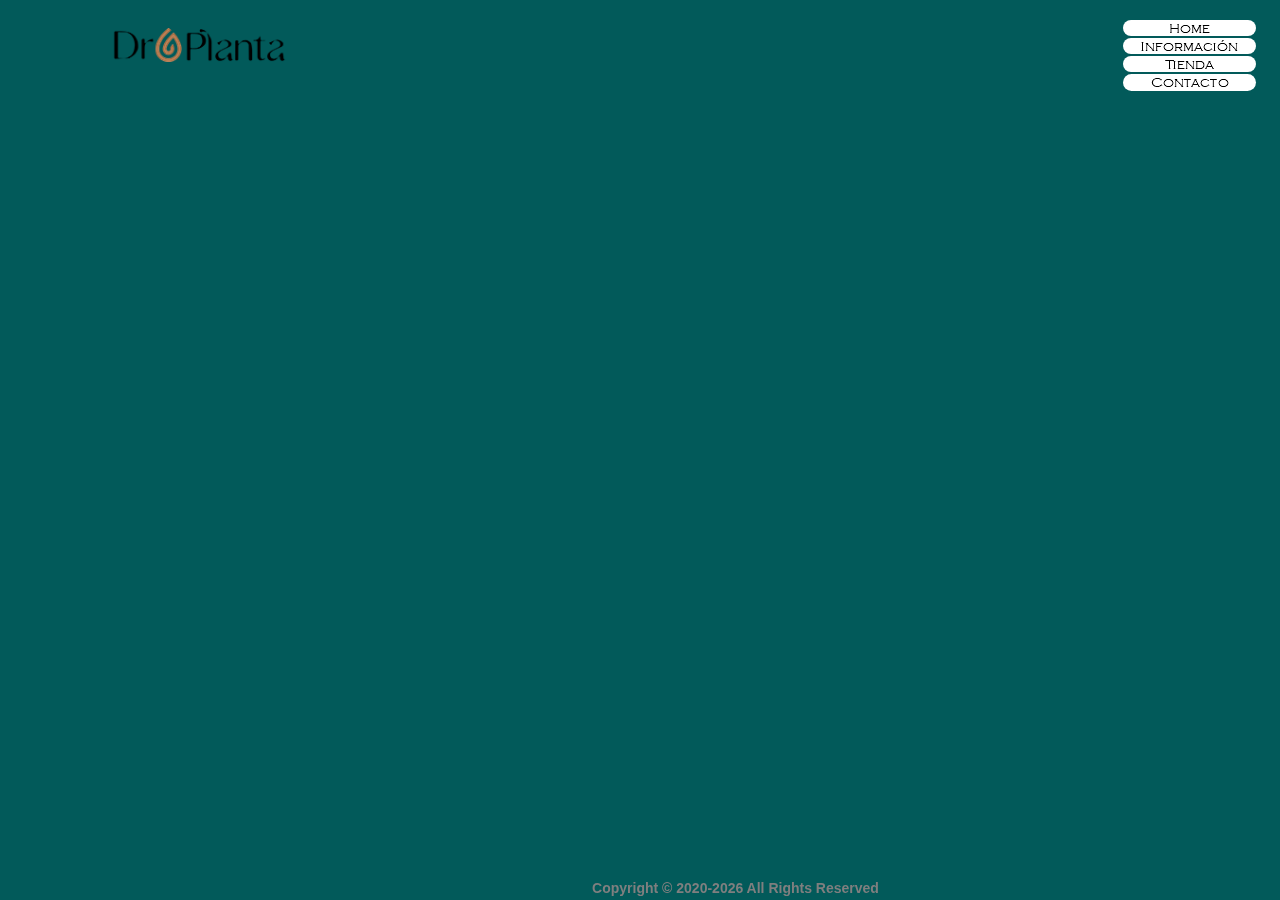
==== contacto.html @ 6712c46f "1" ====
<!DOCTYPE html>
<html class="nojs html css_verticalspacer" lang="es-ES">
 <head>

  <meta http-equiv="Content-type" content="text/html;charset=UTF-8"/>
  <meta name="generator" content="2018.0.0.379"/>
  <meta name="viewport" content="width=device-width, initial-scale=1.0"/>
  
  <script type="text/javascript">
   // Update the 'nojs'/'js' class on the html node
document.documentElement.className = document.documentElement.className.replace(/\bnojs\b/g, 'js');

// Check that all required assets are uploaded and up-to-date
if(typeof Muse == "undefined") window.Muse = {}; window.Muse.assets = {"required":["museutils.js", "museconfig.js", "jquery.watch.js", "jquery.musemenu.js", "jquery.museresponsive.js", "require.js", "contacto.css"], "outOfDate":[]};
</script>
  
  <link rel="shortcut icon" href="images/dr-planta-favicon.ico?crc=502473294"/>
  <title>Contacto- Dr Planta</title>
  <!-- CSS -->
  <link rel="stylesheet" type="text/css" href="css/site_global.css?crc=444006867"/>
  <link rel="stylesheet" type="text/css" href="css/master_dr-planta.css?crc=4066948358"/>
  <link rel="stylesheet" type="text/css" href="css/contacto.css?crc=4009545444" id="pagesheet"/>
  <!-- IE-only CSS -->
  <!--[if lt IE 9]>
  <link rel="stylesheet" type="text/css" href="css/nomq_preview_master_dr-planta.css?crc=3824530138"/>
  <link rel="stylesheet" type="text/css" href="css/nomq_contacto.css?crc=426966173" id="nomq_pagesheet"/>
  <![endif]-->
  <!-- JS includes -->
  <!--[if lt IE 9]>
  <script src="scripts/html5shiv.js?crc=4241844378" type="text/javascript"></script>
  <![endif]-->
    <!--HTML Widget code-->
  
<style>
video {
  width: 100%;
}
</style>

<style>

</style>

 

  		
 </head>
 <body>

  <!--HTML Widget code-->
   
<!------------------------------------------------------------------------------
================================================================================
--------------------------------------------------------------------------------



      _        ____    ____   ________    
     / \      |_   \  /   _| |_   __  |   
    / _ \       |   \/   |     | |_ \_|   
   / ___ \      | |\  /| |     |  _| _    
 _/ /   \ \_   _| |_\/_| |_   _| |__/ |   
|____| |____| |_____||_____| |________| 


This website uses widget(s) from AdobeMuseExpert.com // This widgets are fee
to use and available for download at: http://adobemuseexpert.com/




--------------------------------------------------------------------------------
================================================================================
------------------------------------------------------------------------------->



		
  
  <div class="breakpoint active" id="bp_infinity" data-min-width="769"><!-- responsive breakpoint node -->
   <div class="clearfix borderbox" id="page"><!-- group -->
    <div class="clearfix grpelem shared_content" id="pu316" data-content-guid="pu316_content"><!-- group -->
     <div class="browser_width grpelem shared_content" id="u316-bw" data-content-guid="u316-bw_content">
      <div class="size_browser_width" id="u316"><!-- custom html -->
       
<!-- This Adobe Muse widget was created by the team at MuseFree.com -->
  <video autoplay muted loop>
    <source src="assets/video.mp4" type="video/mp4" >
	<source src="assets/video.ogg" type="video/ogg" >
	<source src="assets/video.webm" type="video/webm" >
</video>

      </div>
     </div>
     <div class="size_fixed grpelem shared_content" id="u153" data-sizePolicy="fixed" data-pintopage="page_fluidx" data-content-guid="u153_content"><!-- custom html -->
      
			
<script src="https://maxcdn.bootstrapcdn.com/bootstrap/3.3.5/js/bootstrap.min.js"></script>
<script src="https://cdnjs.cloudflare.com/ajax/libs/jquery/2.1.3/jquery.min.js"></script>
<script>
var showAlert = false;
$(document).ready(function(){
// this part disables the right click
$('html').on('contextmenu', function(e) {
    
	if (showAlert) {
        alert("");
    }
    showAlert = false;
	
return false;
});

//this part disables dragging of image
$('img').on('dragstart', function(e) {
return false;
});

});
</script>


     </div>
    </div>
    <div class="clearfix grpelem" id="pu105"><!-- group -->
     <div id="u105-wrapper" class="shared_content" data-content-guid="u105-wrapper_content">
      <div class="size_fluid_width" id="u105" data-pintopage="bottomcenter" data-sizePolicy="fluidWidth"><!-- custom html -->
       
							<div class="ame-auto-copytight-year">
								<p class="ame-copyright-text">Copyright &copy; 2020<script>new Date().getFullYear()>2020&&document.write("-"+new Date().getFullYear());</script> All Rights Reserved</p>
							</div>

						
      </div>
     </div>
     <div class="Button transition shared_content" id="buttonu116" data-content-guid="buttonu116_content"><!-- container box --></div>
     <nav class="MenuBar clearfix" id="menuu168"><!-- vertical box -->
      <div class="MenuItemContainer clearfix colelem" id="u176"><!-- horizontal box -->
       <a class="nonblock nontext MenuItem MenuItemWithSubMenu borderbox clearfix grpelem" id="u177" href="index.html"><!-- horizontal box --><div class="MenuItemLabel grpelem" id="u178-4"><!-- rasterized frame --><div id="u178-4_clip"><img class="temp_no_img_src" alt="Home" data-orig-src="images/u178-4.png?crc=4063684206" data-image-width="133" src="images/blank.gif?crc=4208392903"/></div></div></a>
      </div>
      <div class="MenuItemContainer clearfix colelem" id="u258"><!-- horizontal box -->
       <a class="nonblock nontext MenuItem MenuItemWithSubMenu borderbox clearfix grpelem" id="u259" href="informaci%c3%b3n.html"><!-- horizontal box --><div class="MenuItemLabel grpelem" id="u260-4"><!-- rasterized frame --><div id="u260-4_clip"><img class="temp_no_img_src" alt="Información" data-orig-src="images/u260-4.png?crc=4137234138" data-image-width="133" src="images/blank.gif?crc=4208392903"/></div></div></a>
      </div>
      <div class="MenuItemContainer clearfix colelem" id="u225"><!-- horizontal box -->
       <a class="nonblock nontext MenuItem MenuItemWithSubMenu borderbox clearfix grpelem" id="u226" href="tienda.html"><!-- horizontal box --><div class="MenuItemLabel grpelem" id="u228-4"><!-- rasterized frame --><div id="u228-4_clip"><img class="temp_no_img_src" alt="Tienda" data-orig-src="images/u228-4.png?crc=4264497375" data-image-width="133" src="images/blank.gif?crc=4208392903"/></div></div></a>
      </div>
      <div class="MenuItemContainer clearfix colelem" id="u291"><!-- horizontal box -->
       <a class="nonblock nontext MenuItem MenuItemWithSubMenu MuseMenuActive borderbox clearfix grpelem" id="u292" href="contacto.html"><!-- horizontal box --><div class="MenuItemLabel grpelem" id="u294-4"><!-- rasterized frame --><div id="u294-4_clip"><img class="temp_no_img_src" alt="Contacto" data-orig-src="images/u294-4.png?crc=70651494" data-image-width="133" src="images/blank.gif?crc=4208392903"/></div></div></a>
      </div>
     </nav>
    </div>
    <div class="verticalspacer" data-offset-top="0" data-content-above-spacer="600" data-content-below-spacer="600" data-sizePolicy="fixed" data-pintopage="page_fixedLeft"></div>
   </div>
  </div>
  <div class="breakpoint" id="bp_768" data-min-width="415" data-max-width="768"><!-- responsive breakpoint node -->
   <div class="clearfix borderbox temp_no_id" data-orig-id="page"><!-- group -->
    <span class="browser_width grpelem placeholder" data-placeholder-for="u316-bw_content"><!-- placeholder node --></span>
    <div class="clearfix grpelem temp_no_id" data-orig-id="pu105"><!-- group -->
     <span class="placeholder" data-placeholder-for="u105-wrapper_content"><!-- placeholder node --></span>
     <span class="Button transition placeholder" data-placeholder-for="buttonu116_content"><!-- placeholder node --></span>
     <nav class="MenuBar clearfix temp_no_id" data-orig-id="menuu168"><!-- vertical box -->
      <div class="MenuItemContainer clearfix colelem temp_no_id" data-orig-id="u176"><!-- horizontal box -->
       <a class="nonblock nontext MenuItem MenuItemWithSubMenu borderbox clearfix grpelem temp_no_id" href="index.html" data-orig-id="u177"><!-- horizontal box --><div class="MenuItemLabel grpelem temp_no_id" data-orig-id="u178-4"><!-- rasterized frame --><div class="temp_no_id" data-orig-id="u178-4_clip"><img class="temp_no_img_src" alt="Home" data-orig-src="images/u178-4.png?crc=4063684206" data-image-width="244" src="images/blank.gif?crc=4208392903"/></div></div></a>
      </div>
      <div class="MenuItemContainer clearfix colelem temp_no_id" data-orig-id="u258"><!-- horizontal box -->
       <a class="nonblock nontext MenuItem MenuItemWithSubMenu borderbox clearfix grpelem temp_no_id" href="informaci%c3%b3n.html" data-orig-id="u259"><!-- horizontal box --><div class="MenuItemLabel grpelem temp_no_id" data-orig-id="u260-4"><!-- rasterized frame --><div class="temp_no_id" data-orig-id="u260-4_clip"><img class="temp_no_img_src" alt="Información" data-orig-src="images/u260-4.png?crc=4137234138" data-image-width="244" src="images/blank.gif?crc=4208392903"/></div></div></a>
      </div>
      <div class="MenuItemContainer clearfix colelem temp_no_id" data-orig-id="u225"><!-- horizontal box -->
       <a class="nonblock nontext MenuItem MenuItemWithSubMenu borderbox clearfix grpelem temp_no_id" href="tienda.html" data-orig-id="u226"><!-- horizontal box --><div class="MenuItemLabel grpelem temp_no_id" data-orig-id="u228-4"><!-- rasterized frame --><div class="temp_no_id" data-orig-id="u228-4_clip"><img class="temp_no_img_src" alt="Tienda" data-orig-src="images/u228-4.png?crc=4264497375" data-image-width="244" src="images/blank.gif?crc=4208392903"/></div></div></a>
      </div>
      <div class="MenuItemContainer clearfix colelem temp_no_id" data-orig-id="u291"><!-- horizontal box -->
       <a class="nonblock nontext MenuItem MenuItemWithSubMenu MuseMenuActive borderbox clearfix grpelem temp_no_id" href="contacto.html" data-orig-id="u292"><!-- horizontal box --><div class="MenuItemLabel grpelem temp_no_id" data-orig-id="u294-4"><!-- rasterized frame --><div class="temp_no_id" data-orig-id="u294-4_clip"><img class="temp_no_img_src" alt="Contacto" data-orig-src="images/u294-4.png?crc=70651494" data-image-width="244" src="images/blank.gif?crc=4208392903"/></div></div></a>
      </div>
     </nav>
    </div>
    <span class="size_fixed grpelem placeholder" data-placeholder-for="u153_content"><!-- placeholder node --></span>
    <div class="verticalspacer" data-offset-top="0" data-content-above-spacer="600" data-content-below-spacer="600" data-sizePolicy="fixed" data-pintopage="page_fixedLeft"></div>
   </div>
  </div>
  <div class="breakpoint" id="bp_414" data-min-width="376" data-max-width="414"><!-- responsive breakpoint node -->
   <div class="clearfix borderbox temp_no_id" data-orig-id="page"><!-- group -->
    <span class="clearfix grpelem placeholder" data-placeholder-for="pu316_content"><!-- placeholder node --></span>
    <div class="clearfix grpelem temp_no_id" data-orig-id="pu105"><!-- group -->
     <span class="placeholder" data-placeholder-for="u105-wrapper_content"><!-- placeholder node --></span>
     <span class="Button transition placeholder" data-placeholder-for="buttonu116_content"><!-- placeholder node --></span>
     <nav class="MenuBar clearfix temp_no_id" data-orig-id="menuu168"><!-- vertical box -->
      <div class="MenuItemContainer clearfix colelem temp_no_id" data-orig-id="u176"><!-- horizontal box -->
       <a class="nonblock nontext MenuItem MenuItemWithSubMenu borderbox clearfix grpelem temp_no_id" href="index.html" data-orig-id="u177"><!-- horizontal box --><div class="MenuItemLabel grpelem temp_no_id" data-orig-id="u178-4"><!-- rasterized frame --><div class="temp_no_id" data-orig-id="u178-4_clip"><img class="temp_no_img_src" alt="Home" data-orig-src="images/u178-4.png?crc=4063684206" data-image-width="117" src="images/blank.gif?crc=4208392903"/></div></div></a>
      </div>
      <div class="MenuItemContainer clearfix colelem temp_no_id" data-orig-id="u258"><!-- horizontal box -->
       <a class="nonblock nontext MenuItem MenuItemWithSubMenu borderbox clearfix grpelem temp_no_id" href="informaci%c3%b3n.html" data-orig-id="u259"><!-- horizontal box --><div class="MenuItemLabel grpelem temp_no_id" data-orig-id="u260-4"><!-- rasterized frame --><div class="temp_no_id" data-orig-id="u260-4_clip"><img class="temp_no_img_src" alt="Información" data-orig-src="images/u260-4.png?crc=4137234138" data-image-width="117" src="images/blank.gif?crc=4208392903"/></div></div></a>
      </div>
      <div class="MenuItemContainer clearfix colelem temp_no_id" data-orig-id="u225"><!-- horizontal box -->
       <a class="nonblock nontext MenuItem MenuItemWithSubMenu borderbox clearfix grpelem temp_no_id" href="tienda.html" data-orig-id="u226"><!-- horizontal box --><div class="MenuItemLabel grpelem temp_no_id" data-orig-id="u228-4"><!-- rasterized frame --><div class="temp_no_id" data-orig-id="u228-4_clip"><img class="temp_no_img_src" alt="Tienda" data-orig-src="images/u228-4.png?crc=4264497375" data-image-width="117" src="images/blank.gif?crc=4208392903"/></div></div></a>
      </div>
      <div class="MenuItemContainer clearfix colelem temp_no_id" data-orig-id="u291"><!-- horizontal box -->
       <a class="nonblock nontext MenuItem MenuItemWithSubMenu MuseMenuActive borderbox clearfix grpelem temp_no_id" href="contacto.html" data-orig-id="u292"><!-- horizontal box --><div class="MenuItemLabel grpelem temp_no_id" data-orig-id="u294-4"><!-- rasterized frame --><div class="temp_no_id" data-orig-id="u294-4_clip"><img class="temp_no_img_src" alt="Contacto" data-orig-src="images/u294-4.png?crc=70651494" data-image-width="117" src="images/blank.gif?crc=4208392903"/></div></div></a>
      </div>
     </nav>
    </div>
    <div class="verticalspacer shared_content" data-offset-top="0" data-content-above-spacer="614" data-content-below-spacer="600" data-sizePolicy="fixed" data-pintopage="page_fixedLeft" data-content-guid="page_2_content"></div>
   </div>
  </div>
  <div class="breakpoint" id="bp_375" data-min-width="341" data-max-width="375"><!-- responsive breakpoint node -->
   <div class="clearfix borderbox temp_no_id" data-orig-id="page"><!-- group -->
    <span class="clearfix grpelem placeholder" data-placeholder-for="pu316_content"><!-- placeholder node --></span>
    <div class="clearfix grpelem temp_no_id" data-orig-id="pu105"><!-- group -->
     <span class="placeholder" data-placeholder-for="u105-wrapper_content"><!-- placeholder node --></span>
     <span class="Button transition placeholder" data-placeholder-for="buttonu116_content"><!-- placeholder node --></span>
     <nav class="MenuBar clearfix temp_no_id" data-orig-id="menuu168"><!-- vertical box -->
      <div class="MenuItemContainer clearfix colelem temp_no_id" data-orig-id="u176"><!-- horizontal box -->
       <a class="nonblock nontext MenuItem MenuItemWithSubMenu borderbox clearfix grpelem temp_no_id" href="index.html" data-orig-id="u177"><!-- horizontal box --><div class="MenuItemLabel grpelem temp_no_id" data-orig-id="u178-4"><!-- rasterized frame --><div class="temp_no_id" data-orig-id="u178-4_clip"><img class="temp_no_img_src" alt="Home" data-orig-src="images/u178-4.png?crc=4063684206" data-image-width="124" src="images/blank.gif?crc=4208392903"/></div></div></a>
      </div>
      <div class="MenuItemContainer clearfix colelem temp_no_id" data-orig-id="u258"><!-- horizontal box -->
       <a class="nonblock nontext MenuItem MenuItemWithSubMenu borderbox clearfix grpelem temp_no_id" href="informaci%c3%b3n.html" data-orig-id="u259"><!-- horizontal box --><div class="MenuItemLabel grpelem temp_no_id" data-orig-id="u260-4"><!-- rasterized frame --><div class="temp_no_id" data-orig-id="u260-4_clip"><img class="temp_no_img_src" alt="Información" data-orig-src="images/u260-4.png?crc=4137234138" data-image-width="124" src="images/blank.gif?crc=4208392903"/></div></div></a>
      </div>
      <div class="MenuItemContainer clearfix colelem temp_no_id" data-orig-id="u225"><!-- horizontal box -->
       <a class="nonblock nontext MenuItem MenuItemWithSubMenu borderbox clearfix grpelem temp_no_id" href="tienda.html" data-orig-id="u226"><!-- horizontal box --><div class="MenuItemLabel grpelem temp_no_id" data-orig-id="u228-4"><!-- rasterized frame --><div class="temp_no_id" data-orig-id="u228-4_clip"><img class="temp_no_img_src" alt="Tienda" data-orig-src="images/u228-4.png?crc=4264497375" data-image-width="124" src="images/blank.gif?crc=4208392903"/></div></div></a>
      </div>
      <div class="MenuItemContainer clearfix colelem temp_no_id" data-orig-id="u291"><!-- horizontal box -->
       <a class="nonblock nontext MenuItem MenuItemWithSubMenu MuseMenuActive borderbox clearfix grpelem temp_no_id" href="contacto.html" data-orig-id="u292"><!-- horizontal box --><div class="MenuItemLabel grpelem temp_no_id" data-orig-id="u294-4"><!-- rasterized frame --><div class="temp_no_id" data-orig-id="u294-4_clip"><img class="temp_no_img_src" alt="Contacto" data-orig-src="images/u294-4.png?crc=70651494" data-image-width="124" src="images/blank.gif?crc=4208392903"/></div></div></a>
      </div>
     </nav>
    </div>
    <span class="verticalspacer placeholder" data-placeholder-for="page_2_content"><!-- placeholder node --></span>
   </div>
  </div>
  <div class="breakpoint" id="bp_340" data-max-width="340"><!-- responsive breakpoint node -->
   <div class="clearfix borderbox temp_no_id" data-orig-id="page"><!-- group -->
    <span class="clearfix grpelem placeholder" data-placeholder-for="pu316_content"><!-- placeholder node --></span>
    <div class="clearfix grpelem temp_no_id" data-orig-id="pu105"><!-- group -->
     <span class="placeholder" data-placeholder-for="u105-wrapper_content"><!-- placeholder node --></span>
     <span class="Button transition placeholder" data-placeholder-for="buttonu116_content"><!-- placeholder node --></span>
     <nav class="MenuBar clearfix temp_no_id" data-orig-id="menuu168"><!-- vertical box -->
      <div class="MenuItemContainer clearfix colelem temp_no_id" data-orig-id="u176"><!-- horizontal box -->
       <a class="nonblock nontext MenuItem MenuItemWithSubMenu borderbox clearfix grpelem temp_no_id" href="index.html" data-orig-id="u177"><!-- horizontal box --><div class="MenuItemLabel grpelem temp_no_id" data-orig-id="u178-4"><!-- rasterized frame --><div class="temp_no_id" data-orig-id="u178-4_clip"><img class="temp_no_img_src" alt="Home" data-orig-src="images/u178-4.png?crc=4063684206" data-image-width="138" src="images/blank.gif?crc=4208392903"/></div></div></a>
      </div>
      <div class="MenuItemContainer clearfix colelem temp_no_id" data-orig-id="u258"><!-- horizontal box -->
       <a class="nonblock nontext MenuItem MenuItemWithSubMenu borderbox clearfix grpelem temp_no_id" href="informaci%c3%b3n.html" data-orig-id="u259"><!-- horizontal box --><div class="MenuItemLabel grpelem temp_no_id" data-orig-id="u260-4"><!-- rasterized frame --><div class="temp_no_id" data-orig-id="u260-4_clip"><img class="temp_no_img_src" alt="Información" data-orig-src="images/u260-4.png?crc=4137234138" data-image-width="138" src="images/blank.gif?crc=4208392903"/></div></div></a>
      </div>
      <div class="MenuItemContainer clearfix colelem temp_no_id" data-orig-id="u225"><!-- horizontal box -->
       <a class="nonblock nontext MenuItem MenuItemWithSubMenu borderbox clearfix grpelem temp_no_id" href="tienda.html" data-orig-id="u226"><!-- horizontal box --><div class="MenuItemLabel grpelem temp_no_id" data-orig-id="u228-4"><!-- rasterized frame --><div class="temp_no_id" data-orig-id="u228-4_clip"><img class="temp_no_img_src" alt="Tienda" data-orig-src="images/u228-4.png?crc=4264497375" data-image-width="138" src="images/blank.gif?crc=4208392903"/></div></div></a>
      </div>
      <div class="MenuItemContainer clearfix colelem temp_no_id" data-orig-id="u291"><!-- horizontal box -->
       <a class="nonblock nontext MenuItem MenuItemWithSubMenu MuseMenuActive borderbox clearfix grpelem temp_no_id" href="contacto.html" data-orig-id="u292"><!-- horizontal box --><div class="MenuItemLabel grpelem temp_no_id" data-orig-id="u294-4"><!-- rasterized frame --><div class="temp_no_id" data-orig-id="u294-4_clip"><img class="temp_no_img_src" alt="Contacto" data-orig-src="images/u294-4.png?crc=70651494" data-image-width="138" src="images/blank.gif?crc=4208392903"/></div></div></a>
      </div>
     </nav>
    </div>
    <span class="verticalspacer placeholder" data-placeholder-for="page_2_content"><!-- placeholder node --></span>
   </div>
  </div>
  <!-- JS includes -->
  <script type="text/javascript">
   if (document.location.protocol != 'https:') document.write('\x3Cscript src="http://musecdn.businesscatalyst.com/scripts/4.0/jquery-1.8.3.min.js" type="text/javascript">\x3C/script>');
</script>
  <script type="text/javascript">
   window.jQuery || document.write('\x3Cscript src="scripts/jquery-1.8.3.min.js?crc=209076791" type="text/javascript">\x3C/script>');
</script>
  <!-- Other scripts -->
  <script type="text/javascript">
   // Decide weather to suppress missing file error or not based on preference setting
var suppressMissingFileError = false
</script>
  <script type="text/javascript">
   window.Muse.assets.check=function(d){if(!window.Muse.assets.checked){window.Muse.assets.checked=!0;var b={},c=function(a,b){if(window.getComputedStyle){var c=window.getComputedStyle(a,null);return c&&c.getPropertyValue(b)||c&&c[b]||""}if(document.documentElement.currentStyle)return(c=a.currentStyle)&&c[b]||a.style&&a.style[b]||"";return""},a=function(a){if(a.match(/^rgb/))return a=a.replace(/\s+/g,"").match(/([\d\,]+)/gi)[0].split(","),(parseInt(a[0])<<16)+(parseInt(a[1])<<8)+parseInt(a[2]);if(a.match(/^\#/))return parseInt(a.substr(1),
16);return 0},g=function(g){for(var f=document.getElementsByTagName("link"),h=0;h<f.length;h++)if("text/css"==f[h].type){var i=(f[h].href||"").match(/\/?css\/([\w\-]+\.css)\?crc=(\d+)/);if(!i||!i[1]||!i[2])break;b[i[1]]=i[2]}f=document.createElement("div");f.className="version";f.style.cssText="display:none; width:1px; height:1px;";document.getElementsByTagName("body")[0].appendChild(f);for(h=0;h<Muse.assets.required.length;){var i=Muse.assets.required[h],l=i.match(/([\w\-\.]+)\.(\w+)$/),k=l&&l[1]?
l[1]:null,l=l&&l[2]?l[2]:null;switch(l.toLowerCase()){case "css":k=k.replace(/\W/gi,"_").replace(/^([^a-z])/gi,"_$1");f.className+=" "+k;k=a(c(f,"color"));l=a(c(f,"backgroundColor"));k!=0||l!=0?(Muse.assets.required.splice(h,1),"undefined"!=typeof b[i]&&(k!=b[i]>>>24||l!=(b[i]&16777215))&&Muse.assets.outOfDate.push(i)):h++;f.className="version";break;case "js":h++;break;default:throw Error("Unsupported file type: "+l);}}d?d().jquery!="1.8.3"&&Muse.assets.outOfDate.push("jquery-1.8.3.min.js"):Muse.assets.required.push("jquery-1.8.3.min.js");
f.parentNode.removeChild(f);if(Muse.assets.outOfDate.length||Muse.assets.required.length)f="Some files on the server may be missing or incorrect. Clear browser cache and try again. If the problem persists please contact website author.",g&&Muse.assets.outOfDate.length&&(f+="\nOut of date: "+Muse.assets.outOfDate.join(",")),g&&Muse.assets.required.length&&(f+="\nMissing: "+Muse.assets.required.join(",")),suppressMissingFileError?(f+="\nUse SuppressMissingFileError key in AppPrefs.xml to show missing file error pop up.",console.log(f)):alert(f)};location&&location.search&&location.search.match&&location.search.match(/muse_debug/gi)?
setTimeout(function(){g(!0)},5E3):g()}};
var muse_init=function(){require.config({baseUrl:""});require(["jquery","museutils","whatinput","jquery.watch","jquery.musemenu","jquery.museresponsive"],function(d){var $ = d;$(document).ready(function(){try{
window.Muse.assets.check($);/* body */
Muse.Utils.transformMarkupToFixBrowserProblemsPreInit();/* body */
Muse.Utils.prepHyperlinks(true);/* body */
Muse.Utils.resizeHeight('.browser_width');/* resize height */
Muse.Utils.requestAnimationFrame(function() { $('body').addClass('initialized'); });/* mark body as initialized */
Muse.Utils.makeButtonsVisibleAfterSettingMinWidth();/* body */
Muse.Utils.initWidget('.MenuBar', ['#bp_infinity', '#bp_768', '#bp_414', '#bp_375', '#bp_340'], function(elem) { return $(elem).museMenu(); });/* unifiedNavBar */
Muse.Utils.fullPage('#page');/* 100% height page */
$( '.breakpoint' ).registerBreakpoint();/* Register breakpoints */
Muse.Utils.transformMarkupToFixBrowserProblems();/* body */
}catch(b){if(b&&"function"==typeof b.notify?b.notify():Muse.Assert.fail("Error calling selector function: "+b),false)throw b;}})})};

</script>
  <!-- RequireJS script -->
  <script src="scripts/require.js?crc=4157109226" type="text/javascript" async data-main="scripts/museconfig.js?crc=380897831" onload="if (requirejs) requirejs.onError = function(requireType, requireModule) { if (requireType && requireType.toString && requireType.toString().indexOf && 0 <= requireType.toString().indexOf('#scripterror')) window.Muse.assets.check(); }" onerror="window.Muse.assets.check();"></script>
  
  <!--HTML Widget code-->
  
            <script>console.log("%cWidget from AdobeMuseExpert.com 😊","font: 2em roboto; color: #00bcd4;");</script>
            

		
   </body>
</html>
---- css/site_global.css ----
html{min-height:100%;min-width:100%;-ms-text-size-adjust:none;}body,div,dl,dt,dd,ul,ol,li,nav,h1,h2,h3,h4,h5,h6,pre,code,form,fieldset,legend,input,button,textarea,p,blockquote,th,td,a{margin:0px;padding:0px;border-width:0px;border-style:solid;border-color:transparent;-webkit-transform-origin:left top;-ms-transform-origin:left top;-o-transform-origin:left top;transform-origin:left top;background-repeat:no-repeat;}button.submit-btn{-moz-box-sizing:content-box;-webkit-box-sizing:content-box;box-sizing:content-box;}.transition{-webkit-transition-property:background-image,background-position,background-color,border-color,border-radius,color,font-size,font-style,font-weight,letter-spacing,line-height,text-align,box-shadow,text-shadow,opacity;transition-property:background-image,background-position,background-color,border-color,border-radius,color,font-size,font-style,font-weight,letter-spacing,line-height,text-align,box-shadow,text-shadow,opacity;}.transition *{-webkit-transition:inherit;transition:inherit;}table{border-collapse:collapse;border-spacing:0px;}fieldset,img{border:0px;border-style:solid;-webkit-transform-origin:left top;-ms-transform-origin:left top;-o-transform-origin:left top;transform-origin:left top;}address,caption,cite,code,dfn,em,strong,th,var,optgroup{font-style:inherit;font-weight:inherit;}del,ins{text-decoration:none;}li{list-style:none;}caption,th{text-align:left;}h1,h2,h3,h4,h5,h6{font-size:100%;font-weight:inherit;}input,button,textarea,select,optgroup,option{font-family:inherit;font-size:inherit;font-style:inherit;font-weight:inherit;}.form-grp input,.form-grp textarea{-webkit-appearance:none;-webkit-border-radius:0;}body{font-family:Arial, Helvetica Neue, Helvetica, sans-serif;text-align:left;font-size:14px;line-height:17px;word-wrap:break-word;text-rendering:optimizeLegibility;-moz-font-feature-settings:'liga';-ms-font-feature-settings:'liga';-webkit-font-feature-settings:'liga';font-feature-settings:'liga';}a:link{color:#0000FF;text-decoration:underline;}a:visited{color:#800080;text-decoration:underline;}a:hover{color:#0000FF;text-decoration:underline;}a:active{color:#EE0000;text-decoration:underline;}a.nontext{color:black;text-decoration:none;font-style:normal;font-weight:normal;}.normal_text{color:#000000;direction:ltr;font-family:Arial, Helvetica Neue, Helvetica, sans-serif;font-size:14px;font-style:normal;font-weight:normal;letter-spacing:0px;line-height:17px;text-align:left;text-decoration:none;text-indent:0px;text-transform:none;vertical-align:0px;padding:0px;}.list0 li:before{position:absolute;right:100%;letter-spacing:0px;text-decoration:none;font-weight:normal;font-style:normal;}.rtl-list li:before{right:auto;left:100%;}.nls-None > li:before,.nls-None .list3 > li:before,.nls-None .list6 > li:before{margin-right:6px;content:'•';}.nls-None .list1 > li:before,.nls-None .list4 > li:before,.nls-None .list7 > li:before{margin-right:6px;content:'○';}.nls-None,.nls-None .list1,.nls-None .list2,.nls-None .list3,.nls-None .list4,.nls-None .list5,.nls-None .list6,.nls-None .list7,.nls-None .list8{padding-left:34px;}.nls-None.rtl-list,.nls-None .list1.rtl-list,.nls-None .list2.rtl-list,.nls-None .list3.rtl-list,.nls-None .list4.rtl-list,.nls-None .list5.rtl-list,.nls-None .list6.rtl-list,.nls-None .list7.rtl-list,.nls-None .list8.rtl-list{padding-left:0px;padding-right:34px;}.nls-None .list2 > li:before,.nls-None .list5 > li:before,.nls-None .list8 > li:before{margin-right:6px;content:'-';}.nls-None.rtl-list > li:before,.nls-None .list1.rtl-list > li:before,.nls-None .list2.rtl-list > li:before,.nls-None .list3.rtl-list > li:before,.nls-None .list4.rtl-list > li:before,.nls-None .list5.rtl-list > li:before,.nls-None .list6.rtl-list > li:before,.nls-None .list7.rtl-list > li:before,.nls-None .list8.rtl-list > li:before{margin-right:0px;margin-left:6px;}.TabbedPanelsTab{white-space:nowrap;}.MenuBar .MenuBarView,.MenuBar .SubMenuView{display:block;list-style:none;}.MenuBar .SubMenu{display:none;position:absolute;}.NoWrap{white-space:nowrap;word-wrap:normal;}.rootelem{margin-left:auto;margin-right:auto;}.colelem{display:inline;float:left;clear:both;}.clearfix:after{content:"\0020";visibility:hidden;display:block;height:0px;clear:both;}*:first-child+html .clearfix{zoom:1;}.clip_frame{overflow:hidden;}.popup_anchor{position:relative;width:0px;height:0px;}.allow_click_through *{pointer-events:auto;}.popup_element{z-index:100000;}.svg{display:block;vertical-align:top;}span.wrap{content:'';clear:left;display:block;}span.actAsInlineDiv{display:inline-block;}.position_content,.excludeFromNormalFlow{float:left;}.preload_images{position:absolute;overflow:hidden;left:-9999px;top:-9999px;height:1px;width:1px;}.preload{height:1px;width:1px;}.animateStates{-webkit-transition:0.3s ease-in-out;-moz-transition:0.3s ease-in-out;-o-transition:0.3s ease-in-out;transition:0.3s ease-in-out;}[data-whatinput="mouse"] *:focus,[data-whatinput="touch"] *:focus,input:focus,textarea:focus{outline:none;}textarea{resize:none;overflow:auto;}.allow_click_through,.fld-prompt{pointer-events:none;}.wrapped-input{position:absolute;top:0px;left:0px;background:transparent;border:none;}.submit-btn{z-index:50000;cursor:pointer;}.anchor_item{width:22px;height:18px;}.MenuBar .SubMenuVisible,.MenuBarVertical .SubMenuVisible,.MenuBar .SubMenu .SubMenuVisible,.popup_element.Active,span.actAsPara,.actAsDiv,a.nonblock.nontext,img.block{display:block;}.widget_invisible,.js .invi,.js .mse_pre_init{visibility:hidden;}.ose_ei{visibility:hidden;z-index:0;}.no_vert_scroll{overflow-y:hidden;}.always_vert_scroll{overflow-y:scroll;}.always_horz_scroll{overflow-x:scroll;}.fullscreen{overflow:hidden;left:0px;top:0px;position:fixed;height:100%;width:100%;-moz-box-sizing:border-box;-webkit-box-sizing:border-box;-ms-box-sizing:border-box;box-sizing:border-box;}.fullwidth{position:absolute;}.borderbox{-moz-box-sizing:border-box;-webkit-box-sizing:border-box;-ms-box-sizing:border-box;box-sizing:border-box;}.scroll_wrapper{position:absolute;overflow:auto;left:0px;right:0px;top:0px;bottom:0px;padding-top:0px;padding-bottom:0px;margin-top:0px;margin-bottom:0px;}.browser_width > *{position:absolute;left:0px;right:0px;}.grpelem,.accordion_wrapper{display:inline;float:left;}.fld-checkbox input[type=checkbox],.fld-radiobutton input[type=radio]{position:absolute;overflow:hidden;clip:rect(0px, 0px, 0px, 0px);height:1px;width:1px;margin:-1px;padding:0px;border:0px;}.fld-checkbox input[type=checkbox] + label,.fld-radiobutton input[type=radio] + label{display:inline-block;background-repeat:no-repeat;cursor:pointer;float:left;width:100%;height:100%;}.pointer_cursor,.fld-recaptcha-mode,.fld-recaptcha-refresh,.fld-recaptcha-help{cursor:pointer;}p,h1,h2,h3,h4,h5,h6,ol,ul,span.actAsPara{max-height:1000000px;}.superscript{vertical-align:super;font-size:66%;line-height:0px;}.subscript{vertical-align:sub;font-size:66%;line-height:0px;}.horizontalSlideShow{-ms-touch-action:pan-y;touch-action:pan-y;}.verticalSlideShow{-ms-touch-action:pan-x;touch-action:pan-x;}.colelem100,.verticalspacer{clear:both;}.list0 li,.MenuBar .MenuItemContainer,.SlideShowContentPanel .fullscreen img,.css_verticalspacer .verticalspacer{position:relative;}.popup_element.Inactive,.js .disn,.js .an_invi,.hidden,.breakpoint{display:none;}#muse_css_mq{position:absolute;display:none;background-color:#FFFFFE;}.fluid_height_spacer{width:0.01px;}.muse_check_css{display:none;position:fixed;}@media screen and (-webkit-min-device-pixel-ratio:0){body{text-rendering:auto;}}
---- css/master_dr-planta.css ----
#u105{color:#7F7F7F;border-width:0px;background-color:transparent;max-width:100000px;font-weight:bold;text-align:center;border-color:transparent;font-family:Helvetica, Helvetica Neue, Arial, sans-serif;}#buttonu116{transition-timing-function:ease;transition-delay:0s;opacity:1;filter:alpha(opacity=100);-ms-filter:"progid:DXImageTransform.Microsoft.Alpha(Opacity=100)";-webkit-transition-duration:1s;-webkit-transition-timing-function:ease;-webkit-transition-delay:0s;border-radius:10px;transition-duration:1s;border-color:#787878;background:transparent url("../images/dr%20planta.png?crc=267299635") no-repeat left top;background-size:contain;}#buttonu116:hover{transition-timing-function:ease;-webkit-opacity:0.9999;opacity:1;filter:alpha(opacity=100);-ms-filter:"progid:DXImageTransform.Microsoft.Alpha(Opacity=100)";-webkit-transition-duration:1s;-webkit-transition-timing-function:ease;-webkit-transition-delay:0s;transition-duration:1s;transition-delay:0s;background:#FFFFFF url("../images/dr%20planta.png?crc=267299635") no-repeat left top;background-size:contain;}#buttonu116.ButtonSelected{opacity:1;filter:alpha(opacity=100);-ms-filter:"progid:DXImageTransform.Microsoft.Alpha(Opacity=100)";background:transparent url("../images/dr%20planta.png?crc=267299635") no-repeat left top;background-size:contain;}#u316,#u153,#menuu168{border-width:0px;border-color:transparent;background-color:transparent;}#u176,#u258,#u225,#u291{background-color:transparent;}#u177,#u259,#u226,#u292{background-color:#FFFFFF;border-radius:10px;}#u177:hover,#u177:active,#u259:hover,#u259:active,#u226:hover,#u226:active,#u292:hover,#u292:active{background-color:#BA825A;}#u177.MuseMenuActive,#u259.MuseMenuActive,#u226.MuseMenuActive,#u292.MuseMenuActive{background-color:#FFFFFF;}#u178-4_clip,#u260-4_clip,#u228-4_clip,#u294-4_clip{display:block;vertical-align:top;overflow:hidden;}.MenuItem{cursor:pointer;}
---- css/contacto.css ----
.version.contacto{color:#0000EE;background-color:#FCCEE4;}.js body{visibility:hidden;}.js body.initialized{visibility:visible;}#page{z-index:1;width:100%;border-width:0px;background-color:transparent;min-height:500px;background-image:none;margin-right:auto;border-color:#000000;margin-left:auto;}#u316,#u316-bw{min-height:600px;z-index:2;}#u153{z-index:5;margin-right:-10000px;margin-top:342px;position:relative;min-height:104px;width:100px;}#pu105{z-index:3;margin-top:20px;margin-right:-10000px;height:0px;}#u105{left:-50%;width:100%;position:relative;min-width:50px;}#u105-wrapper{z-index:3;position:fixed;left:50%;}#buttonu116{z-index:4;position:fixed;}#buttonu116:hover,#buttonu116.ButtonSelected{min-height:0px;margin:0px;}#menuu168{z-index:6;position:fixed;}#u177,#u259,#u226{margin-right:-10000px;position:relative;}#u177:hover,#u177:active,#u177.MuseMenuActive,#u259:hover,#u259:active,#u259.MuseMenuActive,#u226:hover,#u226:active,#u226.MuseMenuActive{margin:0px -10000px 0px 0%;}#u176,#u258,#u225,#u291{width:100%;position:relative;}#u292{min-height:17px;margin-right:-10000px;position:relative;}#u292:hover,#u292:active,#u292.MuseMenuActive{min-height:17px;margin:0px -10000px 0px 0%;}#u178-4,#u260-4,#u228-4,#u294-4{margin-right:-10000px;width:100%;position:relative;}#u178-4_clip,#u260-4_clip,#u228-4_clip,#u294-4_clip{width:100%;height:17px;}.html{background-color:#025A5A;}body{position:relative;}@media (min-width: 769px), print{#muse_css_mq{background-color:#FFFFFF;}#bp_infinity.active{display:block;}#page{max-width:960px;}#pu316{z-index:2;margin-right:-10000px;width:109.9%;}#u153{left:90.53%;}#pu105{padding-bottom:578px;width:86.05%;}#u105{height:18px;margin-left:312.5px;max-width:625px;}#u105-wrapper{bottom:2px;margin-left:-217px;width:65.11%;max-width:625px;}#buttonu116{height:34px;top:28px;left:111px;width:24.38%;max-width:234px;}#buttonu116:hover{height:34px;width:24.38%;max-width:234px;}#buttonu116.ButtonSelected{height:34px;width:24.38%;max-width:234px;}#menuu168{top:20px;right:23px;width:13.96%;max-width:134px;}#u177{min-height:16px;width:99.26%;}#u177:hover{min-height:16px;width:99.26%;}#u177:active{min-height:16px;width:99.26%;}#u177.MuseMenuActive,#u259{min-height:16px;width:99.26%;}#u259:hover{min-height:16px;width:99.26%;}#u259:active{min-height:16px;width:99.26%;}#u259.MuseMenuActive,#u226{min-height:16px;width:99.26%;}#u226:hover{min-height:16px;width:99.26%;}#u226:active{min-height:16px;width:99.26%;}#u226.MuseMenuActive{min-height:16px;width:99.26%;}#u178-4,#u260-4,#u228-4{margin-bottom:-1px;}#u258,#u225,#u291{margin-top:2px;}#u292{width:99.26%;}#u292:hover{width:99.26%;}#u292:active{width:99.26%;}#u292.MuseMenuActive{width:99.26%;}.css_verticalspacer .verticalspacer{height:calc(100vh - 1200px);}}@media (min-width: 415px) and (max-width: 768px){#muse_css_mq{background-color:#000300;}#bp_768.active{display:block;}#page{max-width:768px;}#pu105{padding-bottom:578px;width:98.05%;}#u105{height:18px;margin-left:371.01449275362324px;max-width:742px;}#u105-wrapper{bottom:2px;margin-left:-194px;width:96.62%;max-width:742px;}#buttonu116{height:34px;top:20px;left:188px;width:36.2%;max-width:278px;}#buttonu116:hover{height:34px;width:36.2%;max-width:278px;}#buttonu116.ButtonSelected{height:34px;width:36.2%;max-width:278px;}#menuu168{top:28px;right:-173px;width:31.91%;max-width:245px;}#u177{min-height:17px;width:99.6%;}#u177:hover{min-height:17px;width:99.6%;}#u177:active{min-height:17px;width:99.6%;}#u177.MuseMenuActive,#u259{min-height:17px;width:99.6%;}#u259:hover{min-height:17px;width:99.6%;}#u259:active{min-height:17px;width:99.6%;}#u225{margin-top:1px;}#u259.MuseMenuActive,#u226{min-height:17px;width:99.6%;}#u226:hover{min-height:17px;width:99.6%;}#u226:active{min-height:17px;width:99.6%;}#u226.MuseMenuActive{min-height:17px;width:99.6%;}#u258,#u291{margin-top:2px;}#u292{width:99.6%;}#u292:hover{width:99.6%;}#u292:active{width:99.6%;}#u292.MuseMenuActive{width:99.6%;}#u153{left:147.66%;}.css_verticalspacer .verticalspacer{height:calc(100vh - 1200px);}body{overflow-x:hidden;}}@media (min-width: 376px) and (max-width: 414px){#muse_css_mq{background-color:#00019e;}#bp_414.active{display:block;}#page{max-width:414px;}#pu316{z-index:2;margin-right:-10000px;width:112.08%;}#u153{left:78.45%;}#pu105{padding-bottom:594px;margin-bottom:-14px;width:82.86%;}#u105{height:34px;margin-left:119.232px;max-width:238px;}#u105-wrapper{bottom:-14px;margin-left:-100px;width:57.49%;max-width:238px;}#buttonu116{height:16px;top:24px;left:51px;width:21.5%;max-width:89px;}#buttonu116:hover{height:16px;width:21.5%;max-width:89px;}#buttonu116.ButtonSelected{height:16px;width:21.5%;max-width:89px;}#menuu168{top:20px;right:20px;width:28.51%;max-width:118px;}#u177{min-height:16px;width:99.16%;}#u177:hover{min-height:16px;width:99.16%;}#u177:active{min-height:16px;width:99.16%;}#u177.MuseMenuActive,#u259{min-height:16px;width:99.16%;}#u259:hover{min-height:16px;width:99.16%;}#u259:active{min-height:16px;width:99.16%;}#u259.MuseMenuActive,#u226{min-height:16px;width:99.16%;}#u226:hover{min-height:16px;width:99.16%;}#u226:active{min-height:16px;width:99.16%;}#u226.MuseMenuActive{min-height:16px;width:99.16%;}#u178-4,#u260-4,#u228-4{margin-bottom:-1px;}#u258,#u225,#u291{margin-top:2px;}#u292{width:99.16%;}#u292:hover{width:99.16%;}#u292:active{width:99.16%;}#u292.MuseMenuActive{width:99.16%;}.css_verticalspacer .verticalspacer{height:calc(100vh - 1214px);}body{overflow-x:hidden;}}@media (min-width: 341px) and (max-width: 375px){#muse_css_mq{background-color:#000177;}#bp_375.active{display:block;}#page{max-width:375px;}#pu316{z-index:2;margin-right:-10000px;width:114.4%;}#u153{left:76.69%;}#pu105{padding-bottom:594px;margin-bottom:-14px;width:80%;}#u105{height:34px;margin-left:107.70909926470588px;max-width:215px;}#u105-wrapper{bottom:-14px;margin-left:-90px;width:57.34%;max-width:215px;}#buttonu116{height:15px;top:20px;left:55px;width:21.6%;max-width:81px;}#buttonu116:hover{height:15px;width:21.6%;max-width:81px;}#buttonu116.ButtonSelected{height:15px;width:21.6%;max-width:81px;}#menuu168{top:20px;right:20px;width:33.34%;max-width:125px;}#u177{min-height:16px;width:99.2%;}#u177:hover{min-height:16px;width:99.2%;}#u177:active{min-height:16px;width:99.2%;}#u177.MuseMenuActive,#u259{min-height:16px;width:99.2%;}#u259:hover{min-height:16px;width:99.2%;}#u259:active{min-height:16px;width:99.2%;}#u259.MuseMenuActive,#u226{min-height:16px;width:99.2%;}#u226:hover{min-height:16px;width:99.2%;}#u226:active{min-height:16px;width:99.2%;}#u226.MuseMenuActive{min-height:16px;width:99.2%;}#u178-4,#u260-4,#u228-4{margin-bottom:-1px;}#u258,#u225,#u291{margin-top:2px;}#u292{width:99.2%;}#u292:hover{width:99.2%;}#u292:active{width:99.2%;}#u292.MuseMenuActive{width:99.2%;}.css_verticalspacer .verticalspacer{height:calc(100vh - 1214px);}body{overflow-x:hidden;}}@media (max-width: 340px){#muse_css_mq{background-color:#000154;}#bp_340.active{display:block;}#page{max-width:340px;}#pu316{z-index:2;margin-right:-10000px;width:113.83%;}#u153{left:74.17%;}#pu105{padding-bottom:594px;margin-bottom:-14px;width:88.24%;}#u105{height:34px;margin-left:94.07552083333334px;max-width:188px;}#u105-wrapper{bottom:-14px;margin-left:-84px;width:55.3%;max-width:188px;}#buttonu116{height:13px;top:20px;left:40px;width:20.59%;max-width:70px;}#buttonu116:hover{height:13px;width:20.59%;max-width:70px;}#buttonu116.ButtonSelected{height:13px;width:20.59%;max-width:70px;}#menuu168{padding-bottom:1.125px;top:20px;right:0px;width:40.59%;max-width:138px;}#u177{min-height:16px;width:100%;}#u177:hover{min-height:16px;width:100%;}#u177:active{min-height:16px;width:100%;}#u177.MuseMenuActive,#u259{min-height:16px;width:100%;}#u259:hover{min-height:16px;width:100%;}#u259:active{min-height:16px;width:100%;}#u259.MuseMenuActive,#u226{min-height:16px;width:100%;}#u226:hover{min-height:16px;width:100%;}#u226:active{min-height:16px;width:100%;}#u226.MuseMenuActive{min-height:16px;width:100%;}#u178-4,#u260-4,#u228-4{margin-bottom:-1px;}#u258,#u291{margin-top:1px;}#u292{width:100%;}#u292:hover{width:100%;}#u292:active{width:100%;}#u292.MuseMenuActive{width:100%;}.css_verticalspacer .verticalspacer{height:calc(100vh - 1214px);}body{overflow-x:hidden;min-width:320px;}}
---- css/nomq_preview_master_dr-planta.css ----
/* empty css file */
---- css/nomq_contacto.css ----
#muse_css_mq{background-color:#FFFFFF;}#bp_infinity.active{display:block;}#page{max-width:960px;}#pu316{z-index:2;margin-right:-10000px;width:109.9%;}#u153{left:90.53%;}#pu105{padding-bottom:578px;width:86.05%;}#u105{height:18px;margin-left:312.5px;max-width:625px;}#u105-wrapper{bottom:2px;margin-left:-217px;width:65.11%;max-width:625px;}#buttonu116{height:34px;top:28px;left:111px;width:24.38%;max-width:234px;}#buttonu116:hover{height:34px;width:24.38%;max-width:234px;}#buttonu116.ButtonSelected{height:34px;width:24.38%;max-width:234px;}#menuu168{top:20px;right:23px;width:13.96%;max-width:134px;}#u177{min-height:16px;width:99.26%;}#u177:hover{min-height:16px;width:99.26%;}#u177:active{min-height:16px;width:99.26%;}#u177.MuseMenuActive,#u259{min-height:16px;width:99.26%;}#u259:hover{min-height:16px;width:99.26%;}#u259:active{min-height:16px;width:99.26%;}#u259.MuseMenuActive,#u226{min-height:16px;width:99.26%;}#u226:hover{min-height:16px;width:99.26%;}#u226:active{min-height:16px;width:99.26%;}#u226.MuseMenuActive{min-height:16px;width:99.26%;}#u178-4,#u260-4,#u228-4{margin-bottom:-1px;}#u258,#u225,#u291{margin-top:2px;}#u292{width:99.26%;}#u292:hover{width:99.26%;}#u292:active{width:99.26%;}#u292.MuseMenuActive{width:99.26%;}.css_verticalspacer .verticalspacer{height:calc(100vh - 1200px);}
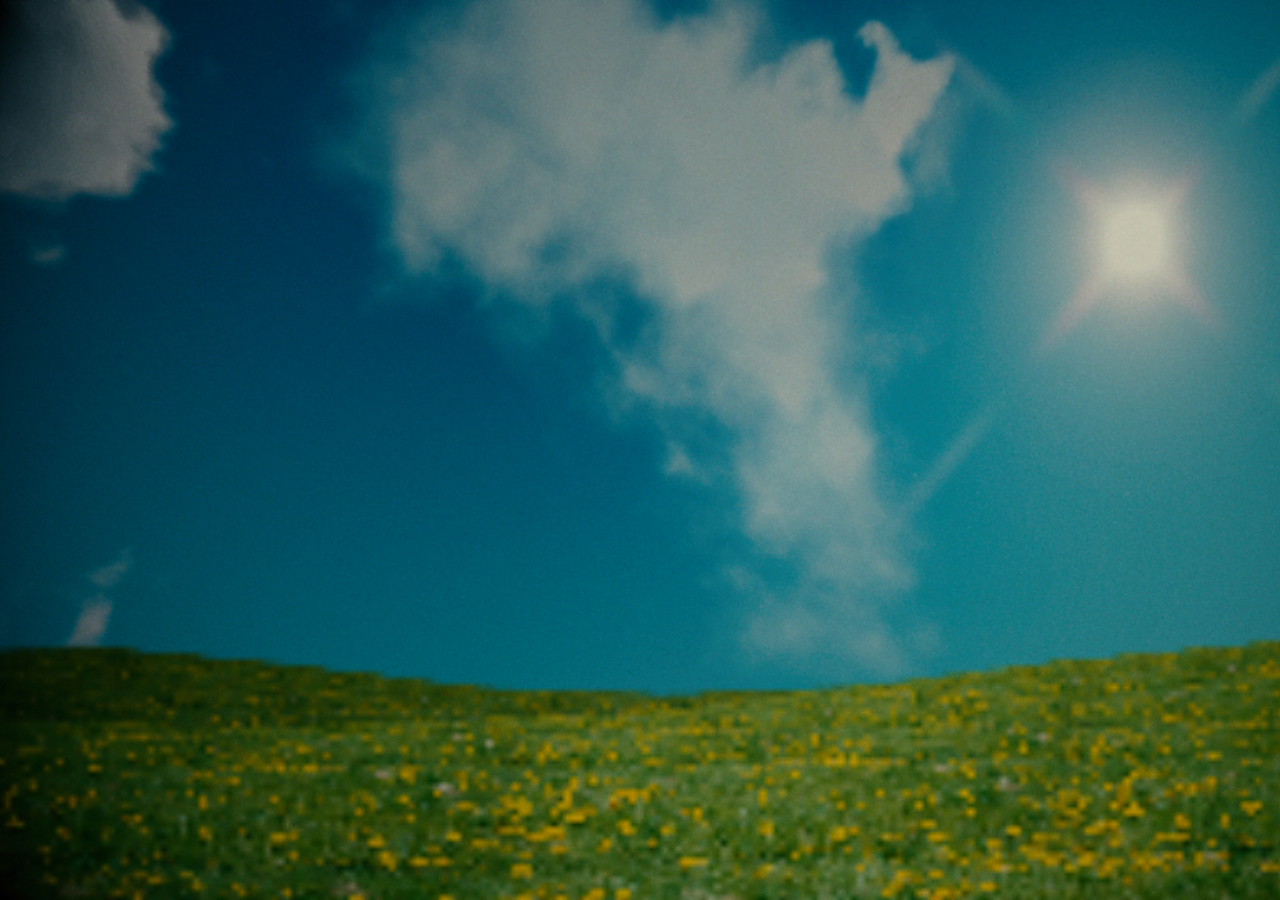
==== commit 34b43ac9: "1" ====
--- a/contacto.html
+++ b/contacto.html
@@ -11,39 +11,33 @@
 document.documentElement.className = document.documentElement.className.replace(/\bnojs\b/g, 'js');
 
 // Check that all required assets are uploaded and up-to-date
-if(typeof Muse == "undefined") window.Muse = {}; window.Muse.assets = {"required":["museutils.js", "museconfig.js", "jquery.watch.js", "jquery.musemenu.js", "jquery.museresponsive.js", "require.js", "contacto.css"], "outOfDate":[]};
+if(typeof Muse == "undefined") window.Muse = {}; window.Muse.assets = {"required":["museutils.js", "museconfig.js", "jquery.musemenu.js", "jquery.watch.js", "jquery.museresponsive.js", "require.js", "contacto.css"], "outOfDate":[]};
 </script>
   
   <link rel="shortcut icon" href="images/dr-planta-favicon.ico?crc=502473294"/>
   <title>Contacto- Dr Planta</title>
   <!-- CSS -->
   <link rel="stylesheet" type="text/css" href="css/site_global.css?crc=444006867"/>
-  <link rel="stylesheet" type="text/css" href="css/master_dr-planta.css?crc=4066948358"/>
-  <link rel="stylesheet" type="text/css" href="css/contacto.css?crc=4009545444" id="pagesheet"/>
+  <link rel="stylesheet" type="text/css" href="css/master_dr-planta.css?crc=3914094614"/>
+  <link rel="stylesheet" type="text/css" href="css/contacto.css?crc=91670914" id="pagesheet"/>
   <!-- IE-only CSS -->
   <!--[if lt IE 9]>
-  <link rel="stylesheet" type="text/css" href="css/nomq_preview_master_dr-planta.css?crc=3824530138"/>
-  <link rel="stylesheet" type="text/css" href="css/nomq_contacto.css?crc=426966173" id="nomq_pagesheet"/>
+  <link rel="stylesheet" type="text/css" href="css/nomq_preview_master_dr-planta.css?crc=3989605460"/>
+  <link rel="stylesheet" type="text/css" href="css/nomq_contacto.css?crc=471157707" id="nomq_pagesheet"/>
   <![endif]-->
   <!-- JS includes -->
   <!--[if lt IE 9]>
   <script src="scripts/html5shiv.js?crc=4241844378" type="text/javascript"></script>
   <![endif]-->
     <!--HTML Widget code-->
-  
+   
+
+  		
 <style>
-video {
-  width: 100%;
-}
+
 </style>
 
-<style>
-
-</style>
-
- 
-
-  		
+
  </head>
  <body>
 
@@ -79,21 +73,61 @@
   
   <div class="breakpoint active" id="bp_infinity" data-min-width="769"><!-- responsive breakpoint node -->
    <div class="clearfix borderbox" id="page"><!-- group -->
-    <div class="clearfix grpelem shared_content" id="pu316" data-content-guid="pu316_content"><!-- group -->
-     <div class="browser_width grpelem shared_content" id="u316-bw" data-content-guid="u316-bw_content">
-      <div class="size_browser_width" id="u316"><!-- custom html -->
-       
-<!-- This Adobe Muse widget was created by the team at MuseFree.com -->
-  <video autoplay muted loop>
-    <source src="assets/video.mp4" type="video/mp4" >
-	<source src="assets/video.ogg" type="video/ogg" >
-	<source src="assets/video.webm" type="video/webm" >
-</video>
-
+    <div class="clearfix grpelem" id="pu105"><!-- group -->
+     <div id="u105-wrapper">
+      <div class="size_fluid_width" id="u105" data-pintopage="bottomcenter" data-sizePolicy="fluidWidth"><!-- custom html -->
+       <span class="shared_content" data-content-guid="u105_0_content">
+							<div class="ame-auto-copytight-year">
+								<p class="ame-copyright-text">Copyright &copy; 2020<script>new Date().getFullYear()>2020&&document.write("-"+new Date().getFullYear());</script> All Rights Reserved</p>
+							</div>
+
+						</span>
       </div>
      </div>
-     <div class="size_fixed grpelem shared_content" id="u153" data-sizePolicy="fixed" data-pintopage="page_fluidx" data-content-guid="u153_content"><!-- custom html -->
-      
+     <div class="Button transition shared_content" id="buttonu116" data-content-guid="buttonu116_content"><!-- container box --></div>
+     <nav class="MenuBar clearfix" id="menuu168"><!-- vertical box -->
+      <div class="MenuItemContainer clearfix colelem" id="u176"><!-- horizontal box -->
+       <a class="nonblock nontext MenuItem MenuItemWithSubMenu borderbox clearfix grpelem" id="u177" href="index.html"><!-- horizontal box --><div class="MenuItemLabel grpelem" id="u178-4"><!-- rasterized frame --><div id="u178-4_clip"><img class="temp_no_img_src" alt="Home" data-orig-src="images/u178-4.png?crc=4063684206" data-image-width="133" src="images/blank.gif?crc=4208392903"/></div></div></a>
+      </div>
+      <div class="MenuItemContainer clearfix colelem" id="u258"><!-- horizontal box -->
+       <a class="nonblock nontext MenuItem MenuItemWithSubMenu borderbox clearfix grpelem" id="u259" href="informaci%c3%b3n.html"><!-- horizontal box --><div class="MenuItemLabel grpelem" id="u260-4"><!-- rasterized frame --><div id="u260-4_clip"><img class="temp_no_img_src" alt="Información" data-orig-src="images/u260-4.png?crc=4137234138" data-image-width="133" src="images/blank.gif?crc=4208392903"/></div></div></a>
+      </div>
+      <div class="MenuItemContainer clearfix colelem" id="u225"><!-- horizontal box -->
+       <a class="nonblock nontext MenuItem MenuItemWithSubMenu borderbox clearfix grpelem" id="u226" href="tienda.html"><!-- horizontal box --><div class="MenuItemLabel grpelem" id="u228-4"><!-- rasterized frame --><div id="u228-4_clip"><img class="temp_no_img_src" alt="Tienda" data-orig-src="images/u228-4.png?crc=4264497375" data-image-width="133" src="images/blank.gif?crc=4208392903"/></div></div></a>
+      </div>
+      <div class="MenuItemContainer clearfix colelem" id="u291"><!-- horizontal box -->
+       <a class="nonblock nontext MenuItem MenuItemWithSubMenu MuseMenuActive borderbox clearfix grpelem" id="u292" href="contacto.html"><!-- horizontal box --><div class="MenuItemLabel grpelem" id="u294-4"><!-- rasterized frame --><div id="u294-4_clip"><img class="temp_no_img_src" alt="Contacto" data-orig-src="images/u294-4.png?crc=70651494" data-image-width="133" src="images/blank.gif?crc=4208392903"/></div></div></a>
+      </div>
+     </nav>
+    </div>
+    <div class="size_fixed grpelem shared_content" id="u1532" data-sizePolicy="fixed" data-pintopage="page_fixedLeft" data-content-guid="u1532_content"><!-- custom html -->
+     
+				<style media="screen" type="text/css">
+				
+				#video_background {
+				position: fixed;
+				top: 0px;
+				left: 0px;
+				min-width: 100%;
+				min-height: 100%;
+				width: auto;
+				height: auto;
+				z-index: -1000;
+				background: url(assets/picture.jpg) no-repeat;
+				background-size: cover;
+				overflow: hidden;
+				}
+				</style>
+				
+				<video id="video_background" poster="assets/picture.jpg" preload="auto" autoplay="true" loop="loop" muted="muted"> 
+				<source src="assets/video.webm" type="video/webm">
+				<source src="assets/video.mp4" type="video/mp4">
+				<source src="assets/video.ogv" type="video/ogg ogv">
+				</video>
+				
+    </div>
+    <div class="size_fixed grpelem shared_content" id="u153" data-sizePolicy="fixed" data-pintopage="page_fluidx" data-content-guid="u153_content"><!-- custom html -->
+     
 			
 <script src="https://maxcdn.bootstrapcdn.com/bootstrap/3.3.5/js/bootstrap.min.js"></script>
 <script src="https://cdnjs.cloudflare.com/ajax/libs/jquery/2.1.3/jquery.min.js"></script>
@@ -120,11 +154,15 @@
 </script>
 
 
-     </div>
-    </div>
-    <div class="clearfix grpelem" id="pu105"><!-- group -->
-     <div id="u105-wrapper" class="shared_content" data-content-guid="u105-wrapper_content">
-      <div class="size_fluid_width" id="u105" data-pintopage="bottomcenter" data-sizePolicy="fluidWidth"><!-- custom html -->
+    </div>
+    <div class="verticalspacer shared_content" data-offset-top="0" data-content-above-spacer="565" data-content-below-spacer="565" data-sizePolicy="fixed" data-pintopage="page_fixedLeft" data-content-guid="page_3_content"></div>
+   </div>
+  </div>
+  <div class="breakpoint" id="bp_768" data-min-width="415" data-max-width="768"><!-- responsive breakpoint node -->
+   <div class="clearfix borderbox temp_no_id" data-orig-id="page"><!-- group -->
+    <div class="clearfix grpelem temp_no_id" data-orig-id="pu105"><!-- group -->
+     <div class="temp_no_id shared_content" data-orig-id="u105-wrapper" data-content-guid="u105-wrapper_content">
+      <div class="size_fluid_width temp_no_id" data-pintopage="bottomcenter" data-sizePolicy="fluidWidth" data-orig-id="u105"><!-- custom html -->
        
 							<div class="ame-auto-copytight-year">
 								<p class="ame-copyright-text">Copyright &copy; 2020<script>new Date().getFullYear()>2020&&document.write("-"+new Date().getFullYear());</script> All Rights Reserved</p>
@@ -133,30 +171,6 @@
 						
       </div>
      </div>
-     <div class="Button transition shared_content" id="buttonu116" data-content-guid="buttonu116_content"><!-- container box --></div>
-     <nav class="MenuBar clearfix" id="menuu168"><!-- vertical box -->
-      <div class="MenuItemContainer clearfix colelem" id="u176"><!-- horizontal box -->
-       <a class="nonblock nontext MenuItem MenuItemWithSubMenu borderbox clearfix grpelem" id="u177" href="index.html"><!-- horizontal box --><div class="MenuItemLabel grpelem" id="u178-4"><!-- rasterized frame --><div id="u178-4_clip"><img class="temp_no_img_src" alt="Home" data-orig-src="images/u178-4.png?crc=4063684206" data-image-width="133" src="images/blank.gif?crc=4208392903"/></div></div></a>
-      </div>
-      <div class="MenuItemContainer clearfix colelem" id="u258"><!-- horizontal box -->
-       <a class="nonblock nontext MenuItem MenuItemWithSubMenu borderbox clearfix grpelem" id="u259" href="informaci%c3%b3n.html"><!-- horizontal box --><div class="MenuItemLabel grpelem" id="u260-4"><!-- rasterized frame --><div id="u260-4_clip"><img class="temp_no_img_src" alt="Información" data-orig-src="images/u260-4.png?crc=4137234138" data-image-width="133" src="images/blank.gif?crc=4208392903"/></div></div></a>
-      </div>
-      <div class="MenuItemContainer clearfix colelem" id="u225"><!-- horizontal box -->
-       <a class="nonblock nontext MenuItem MenuItemWithSubMenu borderbox clearfix grpelem" id="u226" href="tienda.html"><!-- horizontal box --><div class="MenuItemLabel grpelem" id="u228-4"><!-- rasterized frame --><div id="u228-4_clip"><img class="temp_no_img_src" alt="Tienda" data-orig-src="images/u228-4.png?crc=4264497375" data-image-width="133" src="images/blank.gif?crc=4208392903"/></div></div></a>
-      </div>
-      <div class="MenuItemContainer clearfix colelem" id="u291"><!-- horizontal box -->
-       <a class="nonblock nontext MenuItem MenuItemWithSubMenu MuseMenuActive borderbox clearfix grpelem" id="u292" href="contacto.html"><!-- horizontal box --><div class="MenuItemLabel grpelem" id="u294-4"><!-- rasterized frame --><div id="u294-4_clip"><img class="temp_no_img_src" alt="Contacto" data-orig-src="images/u294-4.png?crc=70651494" data-image-width="133" src="images/blank.gif?crc=4208392903"/></div></div></a>
-      </div>
-     </nav>
-    </div>
-    <div class="verticalspacer" data-offset-top="0" data-content-above-spacer="600" data-content-below-spacer="600" data-sizePolicy="fixed" data-pintopage="page_fixedLeft"></div>
-   </div>
-  </div>
-  <div class="breakpoint" id="bp_768" data-min-width="415" data-max-width="768"><!-- responsive breakpoint node -->
-   <div class="clearfix borderbox temp_no_id" data-orig-id="page"><!-- group -->
-    <span class="browser_width grpelem placeholder" data-placeholder-for="u316-bw_content"><!-- placeholder node --></span>
-    <div class="clearfix grpelem temp_no_id" data-orig-id="pu105"><!-- group -->
-     <span class="placeholder" data-placeholder-for="u105-wrapper_content"><!-- placeholder node --></span>
      <span class="Button transition placeholder" data-placeholder-for="buttonu116_content"><!-- placeholder node --></span>
      <nav class="MenuBar clearfix temp_no_id" data-orig-id="menuu168"><!-- vertical box -->
       <div class="MenuItemContainer clearfix colelem temp_no_id" data-orig-id="u176"><!-- horizontal box -->
@@ -173,13 +187,13 @@
       </div>
      </nav>
     </div>
+    <span class="size_fixed grpelem placeholder" data-placeholder-for="u1532_content"><!-- placeholder node --></span>
     <span class="size_fixed grpelem placeholder" data-placeholder-for="u153_content"><!-- placeholder node --></span>
-    <div class="verticalspacer" data-offset-top="0" data-content-above-spacer="600" data-content-below-spacer="600" data-sizePolicy="fixed" data-pintopage="page_fixedLeft"></div>
+    <span class="verticalspacer placeholder" data-placeholder-for="page_3_content"><!-- placeholder node --></span>
    </div>
   </div>
   <div class="breakpoint" id="bp_414" data-min-width="376" data-max-width="414"><!-- responsive breakpoint node -->
    <div class="clearfix borderbox temp_no_id" data-orig-id="page"><!-- group -->
-    <span class="clearfix grpelem placeholder" data-placeholder-for="pu316_content"><!-- placeholder node --></span>
     <div class="clearfix grpelem temp_no_id" data-orig-id="pu105"><!-- group -->
      <span class="placeholder" data-placeholder-for="u105-wrapper_content"><!-- placeholder node --></span>
      <span class="Button transition placeholder" data-placeholder-for="buttonu116_content"><!-- placeholder node --></span>
@@ -198,12 +212,13 @@
       </div>
      </nav>
     </div>
-    <div class="verticalspacer shared_content" data-offset-top="0" data-content-above-spacer="614" data-content-below-spacer="600" data-sizePolicy="fixed" data-pintopage="page_fixedLeft" data-content-guid="page_2_content"></div>
+    <span class="size_fixed grpelem placeholder" data-placeholder-for="u153_content"><!-- placeholder node --></span>
+    <span class="size_fixed grpelem placeholder" data-placeholder-for="u1532_content"><!-- placeholder node --></span>
+    <div class="verticalspacer shared_content" data-offset-top="0" data-content-above-spacer="565" data-content-below-spacer="500" data-sizePolicy="fixed" data-pintopage="page_fixedLeft" data-content-guid="page_3_content1"></div>
    </div>
   </div>
   <div class="breakpoint" id="bp_375" data-min-width="341" data-max-width="375"><!-- responsive breakpoint node -->
    <div class="clearfix borderbox temp_no_id" data-orig-id="page"><!-- group -->
-    <span class="clearfix grpelem placeholder" data-placeholder-for="pu316_content"><!-- placeholder node --></span>
     <div class="clearfix grpelem temp_no_id" data-orig-id="pu105"><!-- group -->
      <span class="placeholder" data-placeholder-for="u105-wrapper_content"><!-- placeholder node --></span>
      <span class="Button transition placeholder" data-placeholder-for="buttonu116_content"><!-- placeholder node --></span>
@@ -222,31 +237,40 @@
       </div>
      </nav>
     </div>
-    <span class="verticalspacer placeholder" data-placeholder-for="page_2_content"><!-- placeholder node --></span>
+    <span class="size_fixed grpelem placeholder" data-placeholder-for="u153_content"><!-- placeholder node --></span>
+    <span class="size_fixed grpelem placeholder" data-placeholder-for="u1532_content"><!-- placeholder node --></span>
+    <span class="verticalspacer placeholder" data-placeholder-for="page_3_content1"><!-- placeholder node --></span>
    </div>
   </div>
   <div class="breakpoint" id="bp_340" data-max-width="340"><!-- responsive breakpoint node -->
    <div class="clearfix borderbox temp_no_id" data-orig-id="page"><!-- group -->
-    <span class="clearfix grpelem placeholder" data-placeholder-for="pu316_content"><!-- placeholder node --></span>
     <div class="clearfix grpelem temp_no_id" data-orig-id="pu105"><!-- group -->
-     <span class="placeholder" data-placeholder-for="u105-wrapper_content"><!-- placeholder node --></span>
+     <div class="browser_width" id="u105-bw">
+      <div class="size_browser_width temp_no_id" data-orig-id="u105"><!-- custom html -->
+       <span class="placeholder" data-placeholder-for="u105_0_content"><!-- placeholder node --></span>
+      </div>
+     </div>
      <span class="Button transition placeholder" data-placeholder-for="buttonu116_content"><!-- placeholder node --></span>
-     <nav class="MenuBar clearfix temp_no_id" data-orig-id="menuu168"><!-- vertical box -->
-      <div class="MenuItemContainer clearfix colelem temp_no_id" data-orig-id="u176"><!-- horizontal box -->
-       <a class="nonblock nontext MenuItem MenuItemWithSubMenu borderbox clearfix grpelem temp_no_id" href="index.html" data-orig-id="u177"><!-- horizontal box --><div class="MenuItemLabel grpelem temp_no_id" data-orig-id="u178-4"><!-- rasterized frame --><div class="temp_no_id" data-orig-id="u178-4_clip"><img class="temp_no_img_src" alt="Home" data-orig-src="images/u178-4.png?crc=4063684206" data-image-width="138" src="images/blank.gif?crc=4208392903"/></div></div></a>
-      </div>
-      <div class="MenuItemContainer clearfix colelem temp_no_id" data-orig-id="u258"><!-- horizontal box -->
-       <a class="nonblock nontext MenuItem MenuItemWithSubMenu borderbox clearfix grpelem temp_no_id" href="informaci%c3%b3n.html" data-orig-id="u259"><!-- horizontal box --><div class="MenuItemLabel grpelem temp_no_id" data-orig-id="u260-4"><!-- rasterized frame --><div class="temp_no_id" data-orig-id="u260-4_clip"><img class="temp_no_img_src" alt="Información" data-orig-src="images/u260-4.png?crc=4137234138" data-image-width="138" src="images/blank.gif?crc=4208392903"/></div></div></a>
-      </div>
-      <div class="MenuItemContainer clearfix colelem temp_no_id" data-orig-id="u225"><!-- horizontal box -->
-       <a class="nonblock nontext MenuItem MenuItemWithSubMenu borderbox clearfix grpelem temp_no_id" href="tienda.html" data-orig-id="u226"><!-- horizontal box --><div class="MenuItemLabel grpelem temp_no_id" data-orig-id="u228-4"><!-- rasterized frame --><div class="temp_no_id" data-orig-id="u228-4_clip"><img class="temp_no_img_src" alt="Tienda" data-orig-src="images/u228-4.png?crc=4264497375" data-image-width="138" src="images/blank.gif?crc=4208392903"/></div></div></a>
-      </div>
-      <div class="MenuItemContainer clearfix colelem temp_no_id" data-orig-id="u291"><!-- horizontal box -->
-       <a class="nonblock nontext MenuItem MenuItemWithSubMenu MuseMenuActive borderbox clearfix grpelem temp_no_id" href="contacto.html" data-orig-id="u292"><!-- horizontal box --><div class="MenuItemLabel grpelem temp_no_id" data-orig-id="u294-4"><!-- rasterized frame --><div class="temp_no_id" data-orig-id="u294-4_clip"><img class="temp_no_img_src" alt="Contacto" data-orig-src="images/u294-4.png?crc=70651494" data-image-width="138" src="images/blank.gif?crc=4208392903"/></div></div></a>
-      </div>
-     </nav>
-    </div>
-    <span class="verticalspacer placeholder" data-placeholder-for="page_2_content"><!-- placeholder node --></span>
+     <div id="menuu168-wrapper">
+      <nav class="MenuBar clearfix temp_no_id" data-orig-id="menuu168"><!-- vertical box -->
+       <div class="MenuItemContainer clearfix colelem temp_no_id" data-orig-id="u176"><!-- horizontal box -->
+        <a class="nonblock nontext MenuItem MenuItemWithSubMenu borderbox clearfix grpelem temp_no_id" href="index.html" data-orig-id="u177"><!-- horizontal box --><div class="MenuItemLabel grpelem temp_no_id" data-orig-id="u178-4"><!-- rasterized frame --><div class="temp_no_id" data-orig-id="u178-4_clip"><img class="temp_no_img_src" alt="Home" data-orig-src="images/u178-4.png?crc=4063684206" data-image-width="138" src="images/blank.gif?crc=4208392903"/></div></div></a>
+       </div>
+       <div class="MenuItemContainer clearfix colelem temp_no_id" data-orig-id="u258"><!-- horizontal box -->
+        <a class="nonblock nontext MenuItem MenuItemWithSubMenu borderbox clearfix grpelem temp_no_id" href="informaci%c3%b3n.html" data-orig-id="u259"><!-- horizontal box --><div class="MenuItemLabel grpelem temp_no_id" data-orig-id="u260-4"><!-- rasterized frame --><div class="temp_no_id" data-orig-id="u260-4_clip"><img class="temp_no_img_src" alt="Información" data-orig-src="images/u260-4.png?crc=4137234138" data-image-width="138" src="images/blank.gif?crc=4208392903"/></div></div></a>
+       </div>
+       <div class="MenuItemContainer clearfix colelem temp_no_id" data-orig-id="u225"><!-- horizontal box -->
+        <a class="nonblock nontext MenuItem MenuItemWithSubMenu borderbox clearfix grpelem temp_no_id" href="tienda.html" data-orig-id="u226"><!-- horizontal box --><div class="MenuItemLabel grpelem temp_no_id" data-orig-id="u228-4"><!-- rasterized frame --><div class="temp_no_id" data-orig-id="u228-4_clip"><img class="temp_no_img_src" alt="Tienda" data-orig-src="images/u228-4.png?crc=4264497375" data-image-width="138" src="images/blank.gif?crc=4208392903"/></div></div></a>
+       </div>
+       <div class="MenuItemContainer clearfix colelem temp_no_id" data-orig-id="u291"><!-- horizontal box -->
+        <a class="nonblock nontext MenuItem MenuItemWithSubMenu MuseMenuActive borderbox clearfix grpelem temp_no_id" href="contacto.html" data-orig-id="u292"><!-- horizontal box --><div class="MenuItemLabel grpelem temp_no_id" data-orig-id="u294-4"><!-- rasterized frame --><div class="temp_no_id" data-orig-id="u294-4_clip"><img class="temp_no_img_src" alt="Contacto" data-orig-src="images/u294-4.png?crc=70651494" data-image-width="138" src="images/blank.gif?crc=4208392903"/></div></div></a>
+       </div>
+      </nav>
+     </div>
+    </div>
+    <span class="size_fixed grpelem placeholder" data-placeholder-for="u153_content"><!-- placeholder node --></span>
+    <span class="size_fixed grpelem placeholder" data-placeholder-for="u1532_content"><!-- placeholder node --></span>
+    <span class="verticalspacer placeholder" data-placeholder-for="page_3_content1"><!-- placeholder node --></span>
    </div>
   </div>
   <!-- JS includes -->
@@ -267,12 +291,10 @@
 l[1]:null,l=l&&l[2]?l[2]:null;switch(l.toLowerCase()){case "css":k=k.replace(/\W/gi,"_").replace(/^([^a-z])/gi,"_$1");f.className+=" "+k;k=a(c(f,"color"));l=a(c(f,"backgroundColor"));k!=0||l!=0?(Muse.assets.required.splice(h,1),"undefined"!=typeof b[i]&&(k!=b[i]>>>24||l!=(b[i]&16777215))&&Muse.assets.outOfDate.push(i)):h++;f.className="version";break;case "js":h++;break;default:throw Error("Unsupported file type: "+l);}}d?d().jquery!="1.8.3"&&Muse.assets.outOfDate.push("jquery-1.8.3.min.js"):Muse.assets.required.push("jquery-1.8.3.min.js");
 f.parentNode.removeChild(f);if(Muse.assets.outOfDate.length||Muse.assets.required.length)f="Some files on the server may be missing or incorrect. Clear browser cache and try again. If the problem persists please contact website author.",g&&Muse.assets.outOfDate.length&&(f+="\nOut of date: "+Muse.assets.outOfDate.join(",")),g&&Muse.assets.required.length&&(f+="\nMissing: "+Muse.assets.required.join(",")),suppressMissingFileError?(f+="\nUse SuppressMissingFileError key in AppPrefs.xml to show missing file error pop up.",console.log(f)):alert(f)};location&&location.search&&location.search.match&&location.search.match(/muse_debug/gi)?
 setTimeout(function(){g(!0)},5E3):g()}};
-var muse_init=function(){require.config({baseUrl:""});require(["jquery","museutils","whatinput","jquery.watch","jquery.musemenu","jquery.museresponsive"],function(d){var $ = d;$(document).ready(function(){try{
+var muse_init=function(){require.config({baseUrl:""});require(["jquery","museutils","whatinput","jquery.musemenu","jquery.watch","jquery.museresponsive"],function(d){var $ = d;$(document).ready(function(){try{
 window.Muse.assets.check($);/* body */
 Muse.Utils.transformMarkupToFixBrowserProblemsPreInit();/* body */
 Muse.Utils.prepHyperlinks(true);/* body */
-Muse.Utils.resizeHeight('.browser_width');/* resize height */
-Muse.Utils.requestAnimationFrame(function() { $('body').addClass('initialized'); });/* mark body as initialized */
 Muse.Utils.makeButtonsVisibleAfterSettingMinWidth();/* body */
 Muse.Utils.initWidget('.MenuBar', ['#bp_infinity', '#bp_768', '#bp_414', '#bp_375', '#bp_340'], function(elem) { return $(elem).museMenu(); });/* unifiedNavBar */
 Muse.Utils.fullPage('#page');/* 100% height page */
--- a/css/master_dr-planta.css
+++ b/css/master_dr-planta.css
@@ -1 +1 @@
-#u105{color:#7F7F7F;border-width:0px;background-color:transparent;max-width:100000px;font-weight:bold;text-align:center;border-color:transparent;font-family:Helvetica, Helvetica Neue, Arial, sans-serif;}#buttonu116{transition-timing-function:ease;transition-delay:0s;opacity:1;filter:alpha(opacity=100);-ms-filter:"progid:DXImageTransform.Microsoft.Alpha(Opacity=100)";-webkit-transition-duration:1s;-webkit-transition-timing-function:ease;-webkit-transition-delay:0s;border-radius:10px;transition-duration:1s;border-color:#787878;background:transparent url("../images/dr%20planta.png?crc=267299635") no-repeat left top;background-size:contain;}#buttonu116:hover{transition-timing-function:ease;-webkit-opacity:0.9999;opacity:1;filter:alpha(opacity=100);-ms-filter:"progid:DXImageTransform.Microsoft.Alpha(Opacity=100)";-webkit-transition-duration:1s;-webkit-transition-timing-function:ease;-webkit-transition-delay:0s;transition-duration:1s;transition-delay:0s;background:#FFFFFF url("../images/dr%20planta.png?crc=267299635") no-repeat left top;background-size:contain;}#buttonu116.ButtonSelected{opacity:1;filter:alpha(opacity=100);-ms-filter:"progid:DXImageTransform.Microsoft.Alpha(Opacity=100)";background:transparent url("../images/dr%20planta.png?crc=267299635") no-repeat left top;background-size:contain;}#u316,#u153,#menuu168{border-width:0px;border-color:transparent;background-color:transparent;}#u176,#u258,#u225,#u291{background-color:transparent;}#u177,#u259,#u226,#u292{background-color:#FFFFFF;border-radius:10px;}#u177:hover,#u177:active,#u259:hover,#u259:active,#u226:hover,#u226:active,#u292:hover,#u292:active{background-color:#BA825A;}#u177.MuseMenuActive,#u259.MuseMenuActive,#u226.MuseMenuActive,#u292.MuseMenuActive{background-color:#FFFFFF;}#u178-4_clip,#u260-4_clip,#u228-4_clip,#u294-4_clip{display:block;vertical-align:top;overflow:hidden;}.MenuItem{cursor:pointer;}+#u105{color:#7F7F7F;border-width:0px;background-color:transparent;font-weight:bold;text-align:center;border-color:transparent;font-family:Helvetica, Helvetica Neue, Arial, sans-serif;}#buttonu116{transition-timing-function:ease;transition-delay:0s;opacity:1;filter:alpha(opacity=100);-ms-filter:"progid:DXImageTransform.Microsoft.Alpha(Opacity=100)";-webkit-transition-duration:1s;-webkit-transition-timing-function:ease;-webkit-transition-delay:0s;border-radius:10px;transition-duration:1s;border-color:#787878;background:transparent url("../images/dr%20planta.png?crc=267299635") no-repeat left top;background-size:contain;}#buttonu116:hover{transition-timing-function:ease;-webkit-opacity:0.9999;opacity:1;filter:alpha(opacity=100);-ms-filter:"progid:DXImageTransform.Microsoft.Alpha(Opacity=100)";-webkit-transition-duration:1s;-webkit-transition-timing-function:ease;-webkit-transition-delay:0s;transition-duration:1s;transition-delay:0s;background:#FFFFFF url("../images/dr%20planta.png?crc=267299635") no-repeat left top;background-size:contain;}#buttonu116.ButtonSelected{opacity:1;filter:alpha(opacity=100);-ms-filter:"progid:DXImageTransform.Microsoft.Alpha(Opacity=100)";background:transparent url("../images/dr%20planta.png?crc=267299635") no-repeat left top;background-size:contain;}#u176,#u258,#u225,#u291{background-color:transparent;}#u177,#u259,#u226,#u292{background-color:#FFFFFF;border-radius:10px;}#u177:hover,#u177:active,#u259:hover,#u259:active,#u226:hover,#u226:active,#u292:hover,#u292:active{background-color:#BA825A;}#u177.MuseMenuActive,#u259.MuseMenuActive,#u226.MuseMenuActive,#u292.MuseMenuActive{background-color:#FFFFFF;}#u178-4_clip,#u260-4_clip,#u228-4_clip,#u294-4_clip{display:block;vertical-align:top;overflow:hidden;}.MenuItem{cursor:pointer;}#menuu168,#u153,#u1532{border-width:0px;border-color:transparent;background-color:transparent;}@media (min-width: 769px), print{#u105{max-width:100000px;}}@media (min-width: 415px) and (max-width: 768px){#u105{max-width:100000px;}}@media (min-width: 376px) and (max-width: 414px){#u105{max-width:100000px;}}@media (min-width: 341px) and (max-width: 375px){#u105{max-width:100000px;}}--- a/css/contacto.css
+++ b/css/contacto.css
@@ -1 +1 @@
-.version.contacto{color:#0000EE;background-color:#FCCEE4;}.js body{visibility:hidden;}.js body.initialized{visibility:visible;}#page{z-index:1;width:100%;border-width:0px;background-color:transparent;min-height:500px;background-image:none;margin-right:auto;border-color:#000000;margin-left:auto;}#u316,#u316-bw{min-height:600px;z-index:2;}#u153{z-index:5;margin-right:-10000px;margin-top:342px;position:relative;min-height:104px;width:100px;}#pu105{z-index:3;margin-top:20px;margin-right:-10000px;height:0px;}#u105{left:-50%;width:100%;position:relative;min-width:50px;}#u105-wrapper{z-index:3;position:fixed;left:50%;}#buttonu116{z-index:4;position:fixed;}#buttonu116:hover,#buttonu116.ButtonSelected{min-height:0px;margin:0px;}#menuu168{z-index:6;position:fixed;}#u177,#u259,#u226{margin-right:-10000px;position:relative;}#u177:hover,#u177:active,#u177.MuseMenuActive,#u259:hover,#u259:active,#u259.MuseMenuActive,#u226:hover,#u226:active,#u226.MuseMenuActive{margin:0px -10000px 0px 0%;}#u176,#u258,#u225,#u291{width:100%;position:relative;}#u292{min-height:17px;margin-right:-10000px;position:relative;}#u292:hover,#u292:active,#u292.MuseMenuActive{min-height:17px;margin:0px -10000px 0px 0%;}#u178-4,#u260-4,#u228-4,#u294-4{margin-right:-10000px;width:100%;position:relative;}#u178-4_clip,#u260-4_clip,#u228-4_clip,#u294-4_clip{width:100%;height:17px;}.html{background-color:#025A5A;}body{position:relative;}@media (min-width: 769px), print{#muse_css_mq{background-color:#FFFFFF;}#bp_infinity.active{display:block;}#page{max-width:960px;}#pu316{z-index:2;margin-right:-10000px;width:109.9%;}#u153{left:90.53%;}#pu105{padding-bottom:578px;width:86.05%;}#u105{height:18px;margin-left:312.5px;max-width:625px;}#u105-wrapper{bottom:2px;margin-left:-217px;width:65.11%;max-width:625px;}#buttonu116{height:34px;top:28px;left:111px;width:24.38%;max-width:234px;}#buttonu116:hover{height:34px;width:24.38%;max-width:234px;}#buttonu116.ButtonSelected{height:34px;width:24.38%;max-width:234px;}#menuu168{top:20px;right:23px;width:13.96%;max-width:134px;}#u177{min-height:16px;width:99.26%;}#u177:hover{min-height:16px;width:99.26%;}#u177:active{min-height:16px;width:99.26%;}#u177.MuseMenuActive,#u259{min-height:16px;width:99.26%;}#u259:hover{min-height:16px;width:99.26%;}#u259:active{min-height:16px;width:99.26%;}#u259.MuseMenuActive,#u226{min-height:16px;width:99.26%;}#u226:hover{min-height:16px;width:99.26%;}#u226:active{min-height:16px;width:99.26%;}#u226.MuseMenuActive{min-height:16px;width:99.26%;}#u178-4,#u260-4,#u228-4{margin-bottom:-1px;}#u258,#u225,#u291{margin-top:2px;}#u292{width:99.26%;}#u292:hover{width:99.26%;}#u292:active{width:99.26%;}#u292.MuseMenuActive{width:99.26%;}.css_verticalspacer .verticalspacer{height:calc(100vh - 1200px);}}@media (min-width: 415px) and (max-width: 768px){#muse_css_mq{background-color:#000300;}#bp_768.active{display:block;}#page{max-width:768px;}#pu105{padding-bottom:578px;width:98.05%;}#u105{height:18px;margin-left:371.01449275362324px;max-width:742px;}#u105-wrapper{bottom:2px;margin-left:-194px;width:96.62%;max-width:742px;}#buttonu116{height:34px;top:20px;left:188px;width:36.2%;max-width:278px;}#buttonu116:hover{height:34px;width:36.2%;max-width:278px;}#buttonu116.ButtonSelected{height:34px;width:36.2%;max-width:278px;}#menuu168{top:28px;right:-173px;width:31.91%;max-width:245px;}#u177{min-height:17px;width:99.6%;}#u177:hover{min-height:17px;width:99.6%;}#u177:active{min-height:17px;width:99.6%;}#u177.MuseMenuActive,#u259{min-height:17px;width:99.6%;}#u259:hover{min-height:17px;width:99.6%;}#u259:active{min-height:17px;width:99.6%;}#u225{margin-top:1px;}#u259.MuseMenuActive,#u226{min-height:17px;width:99.6%;}#u226:hover{min-height:17px;width:99.6%;}#u226:active{min-height:17px;width:99.6%;}#u226.MuseMenuActive{min-height:17px;width:99.6%;}#u258,#u291{margin-top:2px;}#u292{width:99.6%;}#u292:hover{width:99.6%;}#u292:active{width:99.6%;}#u292.MuseMenuActive{width:99.6%;}#u153{left:147.66%;}.css_verticalspacer .verticalspacer{height:calc(100vh - 1200px);}body{overflow-x:hidden;}}@media (min-width: 376px) and (max-width: 414px){#muse_css_mq{background-color:#00019e;}#bp_414.active{display:block;}#page{max-width:414px;}#pu316{z-index:2;margin-right:-10000px;width:112.08%;}#u153{left:78.45%;}#pu105{padding-bottom:594px;margin-bottom:-14px;width:82.86%;}#u105{height:34px;margin-left:119.232px;max-width:238px;}#u105-wrapper{bottom:-14px;margin-left:-100px;width:57.49%;max-width:238px;}#buttonu116{height:16px;top:24px;left:51px;width:21.5%;max-width:89px;}#buttonu116:hover{height:16px;width:21.5%;max-width:89px;}#buttonu116.ButtonSelected{height:16px;width:21.5%;max-width:89px;}#menuu168{top:20px;right:20px;width:28.51%;max-width:118px;}#u177{min-height:16px;width:99.16%;}#u177:hover{min-height:16px;width:99.16%;}#u177:active{min-height:16px;width:99.16%;}#u177.MuseMenuActive,#u259{min-height:16px;width:99.16%;}#u259:hover{min-height:16px;width:99.16%;}#u259:active{min-height:16px;width:99.16%;}#u259.MuseMenuActive,#u226{min-height:16px;width:99.16%;}#u226:hover{min-height:16px;width:99.16%;}#u226:active{min-height:16px;width:99.16%;}#u226.MuseMenuActive{min-height:16px;width:99.16%;}#u178-4,#u260-4,#u228-4{margin-bottom:-1px;}#u258,#u225,#u291{margin-top:2px;}#u292{width:99.16%;}#u292:hover{width:99.16%;}#u292:active{width:99.16%;}#u292.MuseMenuActive{width:99.16%;}.css_verticalspacer .verticalspacer{height:calc(100vh - 1214px);}body{overflow-x:hidden;}}@media (min-width: 341px) and (max-width: 375px){#muse_css_mq{background-color:#000177;}#bp_375.active{display:block;}#page{max-width:375px;}#pu316{z-index:2;margin-right:-10000px;width:114.4%;}#u153{left:76.69%;}#pu105{padding-bottom:594px;margin-bottom:-14px;width:80%;}#u105{height:34px;margin-left:107.70909926470588px;max-width:215px;}#u105-wrapper{bottom:-14px;margin-left:-90px;width:57.34%;max-width:215px;}#buttonu116{height:15px;top:20px;left:55px;width:21.6%;max-width:81px;}#buttonu116:hover{height:15px;width:21.6%;max-width:81px;}#buttonu116.ButtonSelected{height:15px;width:21.6%;max-width:81px;}#menuu168{top:20px;right:20px;width:33.34%;max-width:125px;}#u177{min-height:16px;width:99.2%;}#u177:hover{min-height:16px;width:99.2%;}#u177:active{min-height:16px;width:99.2%;}#u177.MuseMenuActive,#u259{min-height:16px;width:99.2%;}#u259:hover{min-height:16px;width:99.2%;}#u259:active{min-height:16px;width:99.2%;}#u259.MuseMenuActive,#u226{min-height:16px;width:99.2%;}#u226:hover{min-height:16px;width:99.2%;}#u226:active{min-height:16px;width:99.2%;}#u226.MuseMenuActive{min-height:16px;width:99.2%;}#u178-4,#u260-4,#u228-4{margin-bottom:-1px;}#u258,#u225,#u291{margin-top:2px;}#u292{width:99.2%;}#u292:hover{width:99.2%;}#u292:active{width:99.2%;}#u292.MuseMenuActive{width:99.2%;}.css_verticalspacer .verticalspacer{height:calc(100vh - 1214px);}body{overflow-x:hidden;}}@media (max-width: 340px){#muse_css_mq{background-color:#000154;}#bp_340.active{display:block;}#page{max-width:340px;}#pu316{z-index:2;margin-right:-10000px;width:113.83%;}#u153{left:74.17%;}#pu105{padding-bottom:594px;margin-bottom:-14px;width:88.24%;}#u105{height:34px;margin-left:94.07552083333334px;max-width:188px;}#u105-wrapper{bottom:-14px;margin-left:-84px;width:55.3%;max-width:188px;}#buttonu116{height:13px;top:20px;left:40px;width:20.59%;max-width:70px;}#buttonu116:hover{height:13px;width:20.59%;max-width:70px;}#buttonu116.ButtonSelected{height:13px;width:20.59%;max-width:70px;}#menuu168{padding-bottom:1.125px;top:20px;right:0px;width:40.59%;max-width:138px;}#u177{min-height:16px;width:100%;}#u177:hover{min-height:16px;width:100%;}#u177:active{min-height:16px;width:100%;}#u177.MuseMenuActive,#u259{min-height:16px;width:100%;}#u259:hover{min-height:16px;width:100%;}#u259:active{min-height:16px;width:100%;}#u259.MuseMenuActive,#u226{min-height:16px;width:100%;}#u226:hover{min-height:16px;width:100%;}#u226:active{min-height:16px;width:100%;}#u226.MuseMenuActive{min-height:16px;width:100%;}#u178-4,#u260-4,#u228-4{margin-bottom:-1px;}#u258,#u291{margin-top:1px;}#u292{width:100%;}#u292:hover{width:100%;}#u292:active{width:100%;}#u292.MuseMenuActive{width:100%;}.css_verticalspacer .verticalspacer{height:calc(100vh - 1214px);}body{overflow-x:hidden;min-width:320px;}}+.version.contacto{color:#000005;background-color:#76C982;}#page{z-index:1;width:100%;border-width:0px;background-color:transparent;min-height:500px;background-image:none;margin-right:auto;border-color:#000000;margin-left:auto;}#pu105{z-index:2;margin-top:20px;margin-right:-10000px;height:0px;}#buttonu116{z-index:3;position:fixed;}#buttonu116:hover,#buttonu116.ButtonSelected{min-height:0px;margin:0px;}#u177,#u259,#u226{margin-right:-10000px;position:relative;}#u177:hover,#u177:active,#u177.MuseMenuActive,#u259:hover,#u259:active,#u259.MuseMenuActive,#u226:hover,#u226:active,#u226.MuseMenuActive{margin:0px -10000px 0px 0%;}#u176,#u258,#u225,#u291{width:100%;position:relative;}#u292{min-height:17px;margin-right:-10000px;position:relative;}#u292:hover,#u292:active,#u292.MuseMenuActive{min-height:17px;margin:0px -10000px 0px 0%;}#u178-4,#u260-4,#u228-4,#u294-4{margin-right:-10000px;width:100%;position:relative;}#u178-4_clip,#u260-4_clip,#u228-4_clip,#u294-4_clip{width:100%;height:17px;}#u153{z-index:4;margin-right:-10000px;margin-top:342px;position:relative;min-height:104px;width:100px;}#u1532{z-index:30;margin-right:-10000px;margin-top:265px;position:relative;min-height:300px;left:547px;width:400px;}.html{background-color:#025A5A;}body{position:relative;}@media (min-width: 769px), print{#muse_css_mq{background-color:#FFFFFF;}#bp_infinity.active{display:block;}#page{max-width:960px;}#pu105{padding-bottom:543px;width:86.05%;}#u105{height:18px;min-width:50px;position:relative;left:-50%;margin-left:312.5px;width:100%;max-width:625px;}#u105-wrapper{position:fixed;bottom:2px;z-index:2;left:50%;margin-left:-217px;width:65.11%;max-width:625px;}#buttonu116{height:34px;top:28px;left:111px;width:24.38%;max-width:234px;}#buttonu116:hover{height:34px;width:24.38%;max-width:234px;}#buttonu116.ButtonSelected{height:34px;width:24.38%;max-width:234px;}#menuu168{z-index:5;position:fixed;top:20px;right:23px;width:13.96%;max-width:134px;}#u177{min-height:16px;width:99.26%;}#u177:hover{min-height:16px;width:99.26%;}#u177:active{min-height:16px;width:99.26%;}#u177.MuseMenuActive,#u259{min-height:16px;width:99.26%;}#u259:hover{min-height:16px;width:99.26%;}#u259:active{min-height:16px;width:99.26%;}#u259.MuseMenuActive,#u226{min-height:16px;width:99.26%;}#u226:hover{min-height:16px;width:99.26%;}#u226:active{min-height:16px;width:99.26%;}#u226.MuseMenuActive{min-height:16px;width:99.26%;}#u178-4,#u260-4,#u228-4{margin-bottom:-1px;}#u258,#u225,#u291{margin-top:2px;}#u292{width:99.26%;}#u292:hover{width:99.26%;}#u292:active{width:99.26%;}#u292.MuseMenuActive{width:99.26%;}#u153{left:99.48%;}.css_verticalspacer .verticalspacer{height:calc(100vh - 1130px);}}@media (min-width: 415px) and (max-width: 768px){#muse_css_mq{background-color:#000300;}#bp_768.active{display:block;}#page{max-width:768px;}#pu105{padding-bottom:478px;width:98.05%;}#u105{height:18px;min-width:50px;position:relative;left:-50%;margin-left:371.01449275362324px;width:100%;max-width:742px;}#u105-wrapper{position:fixed;bottom:67px;z-index:2;left:50%;margin-left:-194px;width:96.62%;max-width:742px;}#buttonu116{height:34px;top:20px;left:188px;width:36.2%;max-width:278px;}#buttonu116:hover{height:34px;width:36.2%;max-width:278px;}#buttonu116.ButtonSelected{height:34px;width:36.2%;max-width:278px;}#menuu168{z-index:5;position:fixed;top:28px;right:-173px;width:31.91%;max-width:245px;}#u177{min-height:17px;width:99.6%;}#u177:hover{min-height:17px;width:99.6%;}#u177:active{min-height:17px;width:99.6%;}#u177.MuseMenuActive,#u259{min-height:17px;width:99.6%;}#u259:hover{min-height:17px;width:99.6%;}#u259:active{min-height:17px;width:99.6%;}#u225{margin-top:1px;}#u259.MuseMenuActive,#u226{min-height:17px;width:99.6%;}#u226:hover{min-height:17px;width:99.6%;}#u226:active{min-height:17px;width:99.6%;}#u226.MuseMenuActive{min-height:17px;width:99.6%;}#u258,#u291{margin-top:2px;}#u292{width:99.6%;}#u292:hover{width:99.6%;}#u292:active{width:99.6%;}#u292.MuseMenuActive{width:99.6%;}#u153{left:147.66%;}.css_verticalspacer .verticalspacer{height:calc(100vh - 1130px);}body{overflow-x:hidden;}}@media (min-width: 376px) and (max-width: 414px){#muse_css_mq{background-color:#00019e;}#bp_414.active{display:block;}#page{max-width:414px;}#pu105{padding-bottom:494px;margin-bottom:-14px;width:82.86%;}#u105{height:34px;min-width:50px;position:relative;left:-50%;margin-left:119.232px;width:100%;max-width:238px;}#u105-wrapper{position:fixed;bottom:-14px;z-index:2;left:50%;margin-left:-100px;width:57.49%;max-width:238px;}#buttonu116{height:16px;top:24px;left:51px;width:21.5%;max-width:89px;}#buttonu116:hover{height:16px;width:21.5%;max-width:89px;}#buttonu116.ButtonSelected{height:16px;width:21.5%;max-width:89px;}#menuu168{z-index:5;position:fixed;top:20px;right:20px;width:28.51%;max-width:118px;}#u177{min-height:16px;width:99.16%;}#u177:hover{min-height:16px;width:99.16%;}#u177:active{min-height:16px;width:99.16%;}#u177.MuseMenuActive,#u259{min-height:16px;width:99.16%;}#u259:hover{min-height:16px;width:99.16%;}#u259:active{min-height:16px;width:99.16%;}#u259.MuseMenuActive,#u226{min-height:16px;width:99.16%;}#u226:hover{min-height:16px;width:99.16%;}#u226:active{min-height:16px;width:99.16%;}#u226.MuseMenuActive{min-height:16px;width:99.16%;}#u178-4,#u260-4,#u228-4{margin-bottom:-1px;}#u258,#u225,#u291{margin-top:2px;}#u292{width:99.16%;}#u292:hover{width:99.16%;}#u292:active{width:99.16%;}#u292.MuseMenuActive{width:99.16%;}#u153{left:87.93%;}#u1532{margin-bottom:-65px;}.css_verticalspacer .verticalspacer{height:calc(100vh - 1065px);}body{overflow-x:hidden;}}@media (min-width: 341px) and (max-width: 375px){#muse_css_mq{background-color:#000177;}#bp_375.active{display:block;}#page{max-width:375px;}#pu105{padding-bottom:494px;margin-bottom:-14px;width:80%;}#u105{height:34px;min-width:50px;position:relative;left:-50%;margin-left:107.70909926470588px;width:100%;max-width:215px;}#u105-wrapper{position:fixed;bottom:-14px;z-index:2;left:50%;margin-left:-90px;width:57.34%;max-width:215px;}#buttonu116{height:15px;top:20px;left:55px;width:21.6%;max-width:81px;}#buttonu116:hover{height:15px;width:21.6%;max-width:81px;}#buttonu116.ButtonSelected{height:15px;width:21.6%;max-width:81px;}#menuu168{z-index:5;position:fixed;top:20px;right:20px;width:33.34%;max-width:125px;}#u177{min-height:16px;width:99.2%;}#u177:hover{min-height:16px;width:99.2%;}#u177:active{min-height:16px;width:99.2%;}#u177.MuseMenuActive,#u259{min-height:16px;width:99.2%;}#u259:hover{min-height:16px;width:99.2%;}#u259:active{min-height:16px;width:99.2%;}#u259.MuseMenuActive,#u226{min-height:16px;width:99.2%;}#u226:hover{min-height:16px;width:99.2%;}#u226:active{min-height:16px;width:99.2%;}#u226.MuseMenuActive{min-height:16px;width:99.2%;}#u178-4,#u260-4,#u228-4{margin-bottom:-1px;}#u258,#u225,#u291{margin-top:2px;}#u292{width:99.2%;}#u292:hover{width:99.2%;}#u292:active{width:99.2%;}#u292.MuseMenuActive{width:99.2%;}#u153{left:87.74%;}#u1532{margin-bottom:-65px;}.css_verticalspacer .verticalspacer{height:calc(100vh - 1065px);}body{overflow-x:hidden;}}@media (max-width: 340px){#muse_css_mq{background-color:#000154;}#bp_340.active{display:block;}#page{max-width:340px;}#pu105{padding-bottom:477px;width:100%;}#u105{z-index:2;height:34px;position:fixed;bottom:3px;}#u105-bw{z-index:2;}#buttonu116{height:13px;top:20px;left:47px;width:20.59%;max-width:70px;}#buttonu116:hover{height:13px;width:20.59%;max-width:70px;}#buttonu116.ButtonSelected{height:13px;width:20.59%;max-width:70px;}#menuu168{padding-bottom:1.125px;position:relative;left:-50%;margin-left:69.0625px;width:100%;max-width:138px;}#u177{min-height:16px;width:100%;}#u177:hover{min-height:16px;width:100%;}#u177:active{min-height:16px;width:100%;}#u177.MuseMenuActive,#u259{min-height:16px;width:100%;}#u259:hover{min-height:16px;width:100%;}#u259:active{min-height:16px;width:100%;}#u259.MuseMenuActive,#u226{min-height:16px;width:100%;}#u226:hover{min-height:16px;width:100%;}#u226:active{min-height:16px;width:100%;}#u226.MuseMenuActive{min-height:16px;width:100%;}#u178-4,#u260-4,#u228-4{margin-bottom:-1px;}#u258,#u291{margin-top:1px;}#u292{width:100%;}#u292:hover{width:100%;}#u292:active{width:100%;}#u292.MuseMenuActive{width:100%;}#menuu168-wrapper{position:fixed;top:20px;z-index:5;left:50%;margin-left:11px;width:40.59%;max-width:138px;}#u153{left:84.42%;}#u1532{margin-bottom:-65px;}.css_verticalspacer .verticalspacer{height:calc(100vh - 1065px);}body{overflow-x:hidden;min-width:320px;}}--- a/css/nomq_preview_master_dr-planta.css
+++ b/css/nomq_preview_master_dr-planta.css
@@ -1 +1 @@
-/* empty css file */+#u105{max-width:100000px;}--- a/css/nomq_contacto.css
+++ b/css/nomq_contacto.css
@@ -1 +1 @@
-#muse_css_mq{background-color:#FFFFFF;}#bp_infinity.active{display:block;}#page{max-width:960px;}#pu316{z-index:2;margin-right:-10000px;width:109.9%;}#u153{left:90.53%;}#pu105{padding-bottom:578px;width:86.05%;}#u105{height:18px;margin-left:312.5px;max-width:625px;}#u105-wrapper{bottom:2px;margin-left:-217px;width:65.11%;max-width:625px;}#buttonu116{height:34px;top:28px;left:111px;width:24.38%;max-width:234px;}#buttonu116:hover{height:34px;width:24.38%;max-width:234px;}#buttonu116.ButtonSelected{height:34px;width:24.38%;max-width:234px;}#menuu168{top:20px;right:23px;width:13.96%;max-width:134px;}#u177{min-height:16px;width:99.26%;}#u177:hover{min-height:16px;width:99.26%;}#u177:active{min-height:16px;width:99.26%;}#u177.MuseMenuActive,#u259{min-height:16px;width:99.26%;}#u259:hover{min-height:16px;width:99.26%;}#u259:active{min-height:16px;width:99.26%;}#u259.MuseMenuActive,#u226{min-height:16px;width:99.26%;}#u226:hover{min-height:16px;width:99.26%;}#u226:active{min-height:16px;width:99.26%;}#u226.MuseMenuActive{min-height:16px;width:99.26%;}#u178-4,#u260-4,#u228-4{margin-bottom:-1px;}#u258,#u225,#u291{margin-top:2px;}#u292{width:99.26%;}#u292:hover{width:99.26%;}#u292:active{width:99.26%;}#u292.MuseMenuActive{width:99.26%;}.css_verticalspacer .verticalspacer{height:calc(100vh - 1200px);}+#muse_css_mq{background-color:#FFFFFF;}#bp_infinity.active{display:block;}#page{max-width:960px;}#pu105{padding-bottom:543px;width:86.05%;}#u105{height:18px;min-width:50px;position:relative;left:-50%;margin-left:312.5px;width:100%;max-width:625px;}#u105-wrapper{position:fixed;bottom:2px;z-index:2;left:50%;margin-left:-217px;width:65.11%;max-width:625px;}#buttonu116{height:34px;top:28px;left:111px;width:24.38%;max-width:234px;}#buttonu116:hover{height:34px;width:24.38%;max-width:234px;}#buttonu116.ButtonSelected{height:34px;width:24.38%;max-width:234px;}#menuu168{z-index:5;position:fixed;top:20px;right:23px;width:13.96%;max-width:134px;}#u177{min-height:16px;width:99.26%;}#u177:hover{min-height:16px;width:99.26%;}#u177:active{min-height:16px;width:99.26%;}#u177.MuseMenuActive,#u259{min-height:16px;width:99.26%;}#u259:hover{min-height:16px;width:99.26%;}#u259:active{min-height:16px;width:99.26%;}#u259.MuseMenuActive,#u226{min-height:16px;width:99.26%;}#u226:hover{min-height:16px;width:99.26%;}#u226:active{min-height:16px;width:99.26%;}#u226.MuseMenuActive{min-height:16px;width:99.26%;}#u178-4,#u260-4,#u228-4{margin-bottom:-1px;}#u258,#u225,#u291{margin-top:2px;}#u292{width:99.26%;}#u292:hover{width:99.26%;}#u292:active{width:99.26%;}#u292.MuseMenuActive{width:99.26%;}#u153{left:99.48%;}.css_verticalspacer .verticalspacer{height:calc(100vh - 1130px);}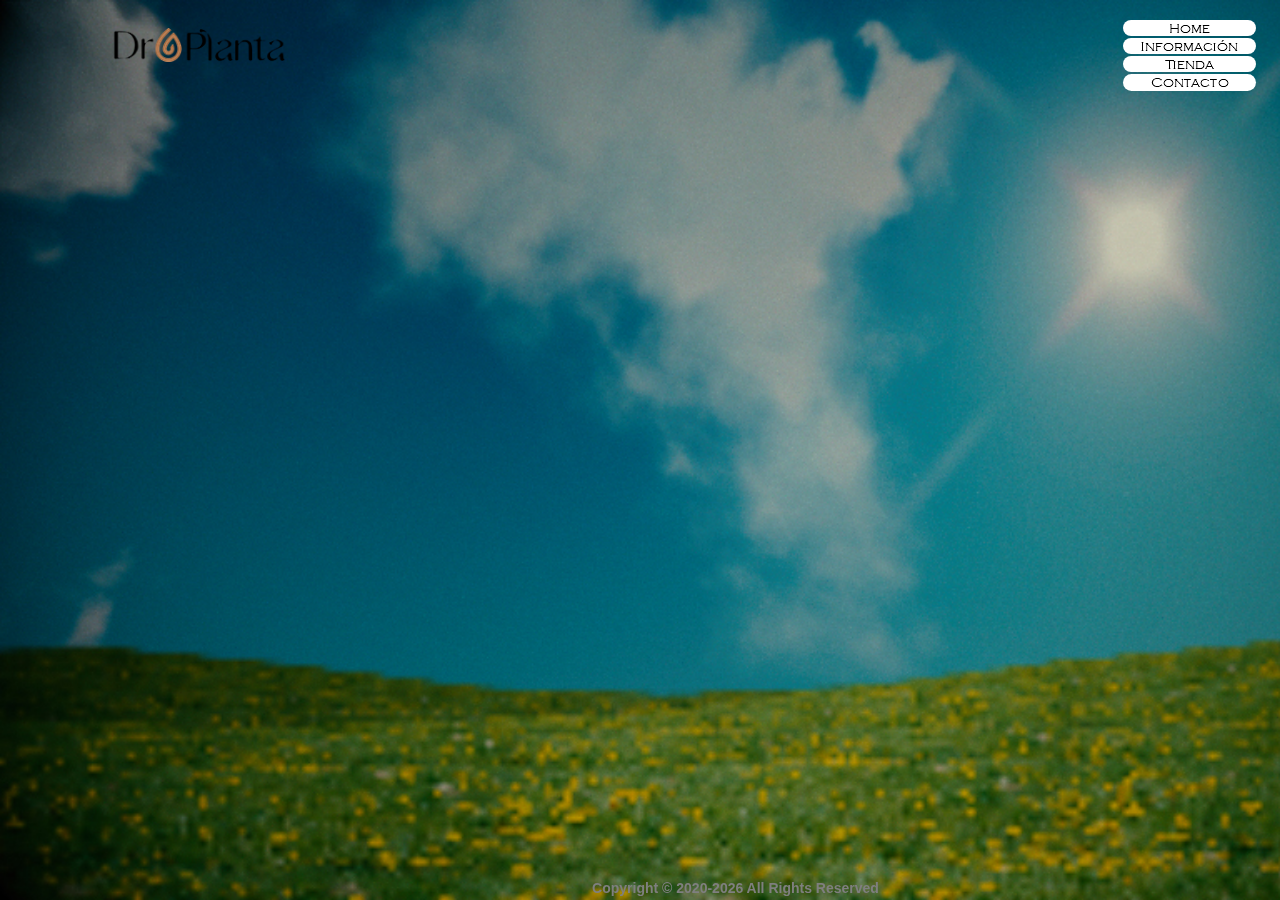
==== commit fe7814a8: "1" ====
--- a/contacto.html
+++ b/contacto.html
@@ -18,12 +18,12 @@
   <title>Contacto- Dr Planta</title>
   <!-- CSS -->
   <link rel="stylesheet" type="text/css" href="css/site_global.css?crc=444006867"/>
-  <link rel="stylesheet" type="text/css" href="css/master_dr-planta.css?crc=3914094614"/>
-  <link rel="stylesheet" type="text/css" href="css/contacto.css?crc=91670914" id="pagesheet"/>
+  <link rel="stylesheet" type="text/css" href="css/master_dr-planta.css?crc=290701164"/>
+  <link rel="stylesheet" type="text/css" href="css/contacto.css?crc=417213607" id="pagesheet"/>
   <!-- IE-only CSS -->
   <!--[if lt IE 9]>
   <link rel="stylesheet" type="text/css" href="css/nomq_preview_master_dr-planta.css?crc=3989605460"/>
-  <link rel="stylesheet" type="text/css" href="css/nomq_contacto.css?crc=471157707" id="nomq_pagesheet"/>
+  <link rel="stylesheet" type="text/css" href="css/nomq_contacto.css?crc=57626260" id="nomq_pagesheet"/>
   <![endif]-->
   <!-- JS includes -->
   <!--[if lt IE 9]>
@@ -155,11 +155,12 @@
 
 
     </div>
-    <div class="verticalspacer shared_content" data-offset-top="0" data-content-above-spacer="565" data-content-below-spacer="565" data-sizePolicy="fixed" data-pintopage="page_fixedLeft" data-content-guid="page_3_content"></div>
+    <div class="verticalspacer shared_content" data-offset-top="0" data-content-above-spacer="498" data-content-below-spacer="500" data-sizePolicy="fixed" data-pintopage="page_fixedLeft" data-content-guid="page_3_content"></div>
    </div>
   </div>
   <div class="breakpoint" id="bp_768" data-min-width="415" data-max-width="768"><!-- responsive breakpoint node -->
    <div class="clearfix borderbox temp_no_id" data-orig-id="page"><!-- group -->
+    <span class="size_fixed grpelem placeholder" data-placeholder-for="u1532_content"><!-- placeholder node --></span>
     <div class="clearfix grpelem temp_no_id" data-orig-id="pu105"><!-- group -->
      <div class="temp_no_id shared_content" data-orig-id="u105-wrapper" data-content-guid="u105-wrapper_content">
       <div class="size_fluid_width temp_no_id" data-pintopage="bottomcenter" data-sizePolicy="fluidWidth" data-orig-id="u105"><!-- custom html -->
@@ -187,13 +188,16 @@
       </div>
      </nav>
     </div>
-    <span class="size_fixed grpelem placeholder" data-placeholder-for="u1532_content"><!-- placeholder node --></span>
     <span class="size_fixed grpelem placeholder" data-placeholder-for="u153_content"><!-- placeholder node --></span>
     <span class="verticalspacer placeholder" data-placeholder-for="page_3_content"><!-- placeholder node --></span>
    </div>
   </div>
   <div class="breakpoint" id="bp_414" data-min-width="376" data-max-width="414"><!-- responsive breakpoint node -->
    <div class="clearfix borderbox temp_no_id" data-orig-id="page"><!-- group -->
+    <div class="clearfix grpelem" id="pu1532"><!-- group -->
+     <span class="size_fixed grpelem placeholder" data-placeholder-for="u1532_content"><!-- placeholder node --></span>
+     <span class="size_fixed grpelem placeholder" data-placeholder-for="u153_content"><!-- placeholder node --></span>
+    </div>
     <div class="clearfix grpelem temp_no_id" data-orig-id="pu105"><!-- group -->
      <span class="placeholder" data-placeholder-for="u105-wrapper_content"><!-- placeholder node --></span>
      <span class="Button transition placeholder" data-placeholder-for="buttonu116_content"><!-- placeholder node --></span>
@@ -212,9 +216,7 @@
       </div>
      </nav>
     </div>
-    <span class="size_fixed grpelem placeholder" data-placeholder-for="u153_content"><!-- placeholder node --></span>
-    <span class="size_fixed grpelem placeholder" data-placeholder-for="u1532_content"><!-- placeholder node --></span>
-    <div class="verticalspacer shared_content" data-offset-top="0" data-content-above-spacer="565" data-content-below-spacer="500" data-sizePolicy="fixed" data-pintopage="page_fixedLeft" data-content-guid="page_3_content1"></div>
+    <div class="verticalspacer shared_content" data-offset-top="0" data-content-above-spacer="514" data-content-below-spacer="500" data-sizePolicy="fixed" data-pintopage="page_fixedLeft" data-content-guid="page_2_content"></div>
    </div>
   </div>
   <div class="breakpoint" id="bp_375" data-min-width="341" data-max-width="375"><!-- responsive breakpoint node -->
@@ -237,13 +239,19 @@
       </div>
      </nav>
     </div>
-    <span class="size_fixed grpelem placeholder" data-placeholder-for="u153_content"><!-- placeholder node --></span>
-    <span class="size_fixed grpelem placeholder" data-placeholder-for="u1532_content"><!-- placeholder node --></span>
-    <span class="verticalspacer placeholder" data-placeholder-for="page_3_content1"><!-- placeholder node --></span>
+    <div class="clearfix grpelem temp_no_id" data-orig-id="pu1532"><!-- group -->
+     <span class="size_fixed grpelem placeholder" data-placeholder-for="u1532_content"><!-- placeholder node --></span>
+     <span class="size_fixed grpelem placeholder" data-placeholder-for="u153_content"><!-- placeholder node --></span>
+    </div>
+    <span class="verticalspacer placeholder" data-placeholder-for="page_2_content"><!-- placeholder node --></span>
    </div>
   </div>
   <div class="breakpoint" id="bp_340" data-max-width="340"><!-- responsive breakpoint node -->
    <div class="clearfix borderbox temp_no_id" data-orig-id="page"><!-- group -->
+    <div class="clearfix grpelem temp_no_id" data-orig-id="pu1532"><!-- group -->
+     <span class="size_fixed grpelem placeholder" data-placeholder-for="u1532_content"><!-- placeholder node --></span>
+     <span class="size_fixed grpelem placeholder" data-placeholder-for="u153_content"><!-- placeholder node --></span>
+    </div>
     <div class="clearfix grpelem temp_no_id" data-orig-id="pu105"><!-- group -->
      <div class="browser_width" id="u105-bw">
       <div class="size_browser_width temp_no_id" data-orig-id="u105"><!-- custom html -->
@@ -268,9 +276,7 @@
       </nav>
      </div>
     </div>
-    <span class="size_fixed grpelem placeholder" data-placeholder-for="u153_content"><!-- placeholder node --></span>
-    <span class="size_fixed grpelem placeholder" data-placeholder-for="u1532_content"><!-- placeholder node --></span>
-    <span class="verticalspacer placeholder" data-placeholder-for="page_3_content1"><!-- placeholder node --></span>
+    <div class="verticalspacer" data-offset-top="0" data-content-above-spacer="600" data-content-below-spacer="600" data-sizePolicy="fixed" data-pintopage="page_fixedLeft"></div>
    </div>
   </div>
   <!-- JS includes -->
--- a/css/master_dr-planta.css
+++ b/css/master_dr-planta.css
@@ -1 +1 @@
-#u105{color:#7F7F7F;border-width:0px;background-color:transparent;font-weight:bold;text-align:center;border-color:transparent;font-family:Helvetica, Helvetica Neue, Arial, sans-serif;}#buttonu116{transition-timing-function:ease;transition-delay:0s;opacity:1;filter:alpha(opacity=100);-ms-filter:"progid:DXImageTransform.Microsoft.Alpha(Opacity=100)";-webkit-transition-duration:1s;-webkit-transition-timing-function:ease;-webkit-transition-delay:0s;border-radius:10px;transition-duration:1s;border-color:#787878;background:transparent url("../images/dr%20planta.png?crc=267299635") no-repeat left top;background-size:contain;}#buttonu116:hover{transition-timing-function:ease;-webkit-opacity:0.9999;opacity:1;filter:alpha(opacity=100);-ms-filter:"progid:DXImageTransform.Microsoft.Alpha(Opacity=100)";-webkit-transition-duration:1s;-webkit-transition-timing-function:ease;-webkit-transition-delay:0s;transition-duration:1s;transition-delay:0s;background:#FFFFFF url("../images/dr%20planta.png?crc=267299635") no-repeat left top;background-size:contain;}#buttonu116.ButtonSelected{opacity:1;filter:alpha(opacity=100);-ms-filter:"progid:DXImageTransform.Microsoft.Alpha(Opacity=100)";background:transparent url("../images/dr%20planta.png?crc=267299635") no-repeat left top;background-size:contain;}#u176,#u258,#u225,#u291{background-color:transparent;}#u177,#u259,#u226,#u292{background-color:#FFFFFF;border-radius:10px;}#u177:hover,#u177:active,#u259:hover,#u259:active,#u226:hover,#u226:active,#u292:hover,#u292:active{background-color:#BA825A;}#u177.MuseMenuActive,#u259.MuseMenuActive,#u226.MuseMenuActive,#u292.MuseMenuActive{background-color:#FFFFFF;}#u178-4_clip,#u260-4_clip,#u228-4_clip,#u294-4_clip{display:block;vertical-align:top;overflow:hidden;}.MenuItem{cursor:pointer;}#menuu168,#u153,#u1532{border-width:0px;border-color:transparent;background-color:transparent;}@media (min-width: 769px), print{#u105{max-width:100000px;}}@media (min-width: 415px) and (max-width: 768px){#u105{max-width:100000px;}}@media (min-width: 376px) and (max-width: 414px){#u105{max-width:100000px;}}@media (min-width: 341px) and (max-width: 375px){#u105{max-width:100000px;}}+#u105{color:#7F7F7F;border-width:0px;background-color:transparent;font-weight:bold;text-align:center;border-color:transparent;font-family:Helvetica, Helvetica Neue, Arial, sans-serif;}#buttonu116{transition-timing-function:ease;transition-delay:0s;opacity:1;filter:alpha(opacity=100);-ms-filter:"progid:DXImageTransform.Microsoft.Alpha(Opacity=100)";-webkit-transition-duration:1s;-webkit-transition-timing-function:ease;-webkit-transition-delay:0s;border-radius:10px;transition-duration:1s;border-color:#787878;background:transparent url("../images/dr%20planta.png?crc=267299635") no-repeat left top;background-size:contain;}#buttonu116:hover{transition-timing-function:ease;-webkit-opacity:0.9999;opacity:1;filter:alpha(opacity=100);-ms-filter:"progid:DXImageTransform.Microsoft.Alpha(Opacity=100)";-webkit-transition-duration:1s;-webkit-transition-timing-function:ease;-webkit-transition-delay:0s;transition-duration:1s;transition-delay:0s;background:#FFFFFF url("../images/dr%20planta.png?crc=267299635") no-repeat left top;background-size:contain;}#buttonu116.ButtonSelected{opacity:1;filter:alpha(opacity=100);-ms-filter:"progid:DXImageTransform.Microsoft.Alpha(Opacity=100)";background:transparent url("../images/dr%20planta.png?crc=267299635") no-repeat left top;background-size:contain;}#u1532,#u153,#menuu168{border-width:0px;border-color:transparent;background-color:transparent;}#u176,#u258,#u225,#u291{background-color:transparent;}#u177,#u259,#u226,#u292{background-color:#FFFFFF;border-radius:10px;}#u177:hover,#u177:active,#u259:hover,#u259:active,#u226:hover,#u226:active,#u292:hover,#u292:active{background-color:#BA825A;}#u177.MuseMenuActive,#u259.MuseMenuActive,#u226.MuseMenuActive,#u292.MuseMenuActive{background-color:#FFFFFF;}#u178-4_clip,#u260-4_clip,#u228-4_clip,#u294-4_clip{display:block;vertical-align:top;overflow:hidden;}.MenuItem{cursor:pointer;}@media (min-width: 769px), print{#u105{max-width:100000px;}}@media (min-width: 415px) and (max-width: 768px){#u105{max-width:100000px;}}@media (min-width: 376px) and (max-width: 414px){#u105{max-width:100000px;}}@media (min-width: 341px) and (max-width: 375px){#u105{max-width:100000px;}}--- a/css/contacto.css
+++ b/css/contacto.css
@@ -1 +1 @@
-.version.contacto{color:#000005;background-color:#76C982;}#page{z-index:1;width:100%;border-width:0px;background-color:transparent;min-height:500px;background-image:none;margin-right:auto;border-color:#000000;margin-left:auto;}#pu105{z-index:2;margin-top:20px;margin-right:-10000px;height:0px;}#buttonu116{z-index:3;position:fixed;}#buttonu116:hover,#buttonu116.ButtonSelected{min-height:0px;margin:0px;}#u177,#u259,#u226{margin-right:-10000px;position:relative;}#u177:hover,#u177:active,#u177.MuseMenuActive,#u259:hover,#u259:active,#u259.MuseMenuActive,#u226:hover,#u226:active,#u226.MuseMenuActive{margin:0px -10000px 0px 0%;}#u176,#u258,#u225,#u291{width:100%;position:relative;}#u292{min-height:17px;margin-right:-10000px;position:relative;}#u292:hover,#u292:active,#u292.MuseMenuActive{min-height:17px;margin:0px -10000px 0px 0%;}#u178-4,#u260-4,#u228-4,#u294-4{margin-right:-10000px;width:100%;position:relative;}#u178-4_clip,#u260-4_clip,#u228-4_clip,#u294-4_clip{width:100%;height:17px;}#u153{z-index:4;margin-right:-10000px;margin-top:342px;position:relative;min-height:104px;width:100px;}#u1532{z-index:30;margin-right:-10000px;margin-top:265px;position:relative;min-height:300px;left:547px;width:400px;}.html{background-color:#025A5A;}body{position:relative;}@media (min-width: 769px), print{#muse_css_mq{background-color:#FFFFFF;}#bp_infinity.active{display:block;}#page{max-width:960px;}#pu105{padding-bottom:543px;width:86.05%;}#u105{height:18px;min-width:50px;position:relative;left:-50%;margin-left:312.5px;width:100%;max-width:625px;}#u105-wrapper{position:fixed;bottom:2px;z-index:2;left:50%;margin-left:-217px;width:65.11%;max-width:625px;}#buttonu116{height:34px;top:28px;left:111px;width:24.38%;max-width:234px;}#buttonu116:hover{height:34px;width:24.38%;max-width:234px;}#buttonu116.ButtonSelected{height:34px;width:24.38%;max-width:234px;}#menuu168{z-index:5;position:fixed;top:20px;right:23px;width:13.96%;max-width:134px;}#u177{min-height:16px;width:99.26%;}#u177:hover{min-height:16px;width:99.26%;}#u177:active{min-height:16px;width:99.26%;}#u177.MuseMenuActive,#u259{min-height:16px;width:99.26%;}#u259:hover{min-height:16px;width:99.26%;}#u259:active{min-height:16px;width:99.26%;}#u259.MuseMenuActive,#u226{min-height:16px;width:99.26%;}#u226:hover{min-height:16px;width:99.26%;}#u226:active{min-height:16px;width:99.26%;}#u226.MuseMenuActive{min-height:16px;width:99.26%;}#u178-4,#u260-4,#u228-4{margin-bottom:-1px;}#u258,#u225,#u291{margin-top:2px;}#u292{width:99.26%;}#u292:hover{width:99.26%;}#u292:active{width:99.26%;}#u292.MuseMenuActive{width:99.26%;}#u153{left:99.48%;}.css_verticalspacer .verticalspacer{height:calc(100vh - 1130px);}}@media (min-width: 415px) and (max-width: 768px){#muse_css_mq{background-color:#000300;}#bp_768.active{display:block;}#page{max-width:768px;}#pu105{padding-bottom:478px;width:98.05%;}#u105{height:18px;min-width:50px;position:relative;left:-50%;margin-left:371.01449275362324px;width:100%;max-width:742px;}#u105-wrapper{position:fixed;bottom:67px;z-index:2;left:50%;margin-left:-194px;width:96.62%;max-width:742px;}#buttonu116{height:34px;top:20px;left:188px;width:36.2%;max-width:278px;}#buttonu116:hover{height:34px;width:36.2%;max-width:278px;}#buttonu116.ButtonSelected{height:34px;width:36.2%;max-width:278px;}#menuu168{z-index:5;position:fixed;top:28px;right:-173px;width:31.91%;max-width:245px;}#u177{min-height:17px;width:99.6%;}#u177:hover{min-height:17px;width:99.6%;}#u177:active{min-height:17px;width:99.6%;}#u177.MuseMenuActive,#u259{min-height:17px;width:99.6%;}#u259:hover{min-height:17px;width:99.6%;}#u259:active{min-height:17px;width:99.6%;}#u225{margin-top:1px;}#u259.MuseMenuActive,#u226{min-height:17px;width:99.6%;}#u226:hover{min-height:17px;width:99.6%;}#u226:active{min-height:17px;width:99.6%;}#u226.MuseMenuActive{min-height:17px;width:99.6%;}#u258,#u291{margin-top:2px;}#u292{width:99.6%;}#u292:hover{width:99.6%;}#u292:active{width:99.6%;}#u292.MuseMenuActive{width:99.6%;}#u153{left:147.66%;}.css_verticalspacer .verticalspacer{height:calc(100vh - 1130px);}body{overflow-x:hidden;}}@media (min-width: 376px) and (max-width: 414px){#muse_css_mq{background-color:#00019e;}#bp_414.active{display:block;}#page{max-width:414px;}#pu105{padding-bottom:494px;margin-bottom:-14px;width:82.86%;}#u105{height:34px;min-width:50px;position:relative;left:-50%;margin-left:119.232px;width:100%;max-width:238px;}#u105-wrapper{position:fixed;bottom:-14px;z-index:2;left:50%;margin-left:-100px;width:57.49%;max-width:238px;}#buttonu116{height:16px;top:24px;left:51px;width:21.5%;max-width:89px;}#buttonu116:hover{height:16px;width:21.5%;max-width:89px;}#buttonu116.ButtonSelected{height:16px;width:21.5%;max-width:89px;}#menuu168{z-index:5;position:fixed;top:20px;right:20px;width:28.51%;max-width:118px;}#u177{min-height:16px;width:99.16%;}#u177:hover{min-height:16px;width:99.16%;}#u177:active{min-height:16px;width:99.16%;}#u177.MuseMenuActive,#u259{min-height:16px;width:99.16%;}#u259:hover{min-height:16px;width:99.16%;}#u259:active{min-height:16px;width:99.16%;}#u259.MuseMenuActive,#u226{min-height:16px;width:99.16%;}#u226:hover{min-height:16px;width:99.16%;}#u226:active{min-height:16px;width:99.16%;}#u226.MuseMenuActive{min-height:16px;width:99.16%;}#u178-4,#u260-4,#u228-4{margin-bottom:-1px;}#u258,#u225,#u291{margin-top:2px;}#u292{width:99.16%;}#u292:hover{width:99.16%;}#u292:active{width:99.16%;}#u292.MuseMenuActive{width:99.16%;}#u153{left:87.93%;}#u1532{margin-bottom:-65px;}.css_verticalspacer .verticalspacer{height:calc(100vh - 1065px);}body{overflow-x:hidden;}}@media (min-width: 341px) and (max-width: 375px){#muse_css_mq{background-color:#000177;}#bp_375.active{display:block;}#page{max-width:375px;}#pu105{padding-bottom:494px;margin-bottom:-14px;width:80%;}#u105{height:34px;min-width:50px;position:relative;left:-50%;margin-left:107.70909926470588px;width:100%;max-width:215px;}#u105-wrapper{position:fixed;bottom:-14px;z-index:2;left:50%;margin-left:-90px;width:57.34%;max-width:215px;}#buttonu116{height:15px;top:20px;left:55px;width:21.6%;max-width:81px;}#buttonu116:hover{height:15px;width:21.6%;max-width:81px;}#buttonu116.ButtonSelected{height:15px;width:21.6%;max-width:81px;}#menuu168{z-index:5;position:fixed;top:20px;right:20px;width:33.34%;max-width:125px;}#u177{min-height:16px;width:99.2%;}#u177:hover{min-height:16px;width:99.2%;}#u177:active{min-height:16px;width:99.2%;}#u177.MuseMenuActive,#u259{min-height:16px;width:99.2%;}#u259:hover{min-height:16px;width:99.2%;}#u259:active{min-height:16px;width:99.2%;}#u259.MuseMenuActive,#u226{min-height:16px;width:99.2%;}#u226:hover{min-height:16px;width:99.2%;}#u226:active{min-height:16px;width:99.2%;}#u226.MuseMenuActive{min-height:16px;width:99.2%;}#u178-4,#u260-4,#u228-4{margin-bottom:-1px;}#u258,#u225,#u291{margin-top:2px;}#u292{width:99.2%;}#u292:hover{width:99.2%;}#u292:active{width:99.2%;}#u292.MuseMenuActive{width:99.2%;}#u153{left:87.74%;}#u1532{margin-bottom:-65px;}.css_verticalspacer .verticalspacer{height:calc(100vh - 1065px);}body{overflow-x:hidden;}}@media (max-width: 340px){#muse_css_mq{background-color:#000154;}#bp_340.active{display:block;}#page{max-width:340px;}#pu105{padding-bottom:477px;width:100%;}#u105{z-index:2;height:34px;position:fixed;bottom:3px;}#u105-bw{z-index:2;}#buttonu116{height:13px;top:20px;left:47px;width:20.59%;max-width:70px;}#buttonu116:hover{height:13px;width:20.59%;max-width:70px;}#buttonu116.ButtonSelected{height:13px;width:20.59%;max-width:70px;}#menuu168{padding-bottom:1.125px;position:relative;left:-50%;margin-left:69.0625px;width:100%;max-width:138px;}#u177{min-height:16px;width:100%;}#u177:hover{min-height:16px;width:100%;}#u177:active{min-height:16px;width:100%;}#u177.MuseMenuActive,#u259{min-height:16px;width:100%;}#u259:hover{min-height:16px;width:100%;}#u259:active{min-height:16px;width:100%;}#u259.MuseMenuActive,#u226{min-height:16px;width:100%;}#u226:hover{min-height:16px;width:100%;}#u226:active{min-height:16px;width:100%;}#u226.MuseMenuActive{min-height:16px;width:100%;}#u178-4,#u260-4,#u228-4{margin-bottom:-1px;}#u258,#u291{margin-top:1px;}#u292{width:100%;}#u292:hover{width:100%;}#u292:active{width:100%;}#u292.MuseMenuActive{width:100%;}#menuu168-wrapper{position:fixed;top:20px;z-index:5;left:50%;margin-left:11px;width:40.59%;max-width:138px;}#u153{left:84.42%;}#u1532{margin-bottom:-65px;}.css_verticalspacer .verticalspacer{height:calc(100vh - 1065px);}body{overflow-x:hidden;min-width:320px;}}+.version.contacto{color:#000018;background-color:#DE2CA7;}#page{margin-left:auto;z-index:1;margin-right:auto;border-width:0px;background-color:transparent;background-image:none;width:100%;border-color:#000000;}#u1532{z-index:2;margin-right:-10000px;position:relative;}#u153{z-index:5;margin-right:-10000px;position:relative;min-height:104px;width:100px;}#pu105{z-index:3;margin-top:20px;margin-right:-10000px;height:0px;}#buttonu116{z-index:4;position:fixed;}#buttonu116:hover,#buttonu116.ButtonSelected{min-height:0px;margin:0px;}#u177,#u259,#u226{margin-right:-10000px;position:relative;}#u177:hover,#u177:active,#u177.MuseMenuActive,#u259:hover,#u259:active,#u259.MuseMenuActive,#u226:hover,#u226:active,#u226.MuseMenuActive{margin:0px -10000px 0px 0%;}#u176,#u258,#u225,#u291{width:100%;position:relative;}#u292{min-height:17px;margin-right:-10000px;position:relative;}#u292:hover,#u292:active,#u292.MuseMenuActive{min-height:17px;margin:0px -10000px 0px 0%;}#u178-4,#u260-4,#u228-4,#u294-4{margin-right:-10000px;width:100%;position:relative;}#u178-4_clip,#u260-4_clip,#u228-4_clip,#u294-4_clip{width:100%;height:17px;}.html{background-color:#025A5A;}body{position:relative;}@media (min-width: 769px), print{#muse_css_mq{background-color:#FFFFFF;}#bp_infinity.active{display:block;}#page{min-height:498px;padding-bottom:2px;max-width:960px;}#pu105{padding-bottom:478px;width:86.05%;}#u105{height:18px;min-width:50px;position:relative;left:-50%;margin-left:312.5px;width:100%;max-width:625px;}#u105-wrapper{position:fixed;bottom:2px;z-index:3;left:50%;margin-left:-217px;width:65.11%;max-width:625px;}#buttonu116{height:34px;top:28px;left:111px;width:24.38%;max-width:234px;}#buttonu116:hover{height:34px;width:24.38%;max-width:234px;}#buttonu116.ButtonSelected{height:34px;width:24.38%;max-width:234px;}#menuu168{z-index:6;position:fixed;top:20px;right:23px;width:13.96%;max-width:134px;}#u177{min-height:16px;width:99.26%;}#u177:hover{min-height:16px;width:99.26%;}#u177:active{min-height:16px;width:99.26%;}#u177.MuseMenuActive,#u259{min-height:16px;width:99.26%;}#u259:hover{min-height:16px;width:99.26%;}#u259:active{min-height:16px;width:99.26%;}#u259.MuseMenuActive,#u226{min-height:16px;width:99.26%;}#u226:hover{min-height:16px;width:99.26%;}#u226:active{min-height:16px;width:99.26%;}#u226.MuseMenuActive{min-height:16px;width:99.26%;}#u178-4,#u260-4,#u228-4{margin-bottom:-1px;}#u258,#u225,#u291{margin-top:2px;}#u292{width:99.26%;}#u292:hover{width:99.26%;}#u292:active{width:99.26%;}#u292.MuseMenuActive{width:99.26%;}#u1532{width:400px;min-height:300px;margin-top:109px;left:177px;}#u153{margin-top:342px;left:99.48%;}.css_verticalspacer .verticalspacer{height:calc(100vh - 998px);}}@media (min-width: 415px) and (max-width: 768px){#muse_css_mq{background-color:#000300;}#bp_768.active{display:block;}#page{min-height:498px;padding-bottom:2px;max-width:768px;}#u1532{width:400px;min-height:300px;margin-top:129px;left:7px;}#pu105{padding-bottom:478px;width:98.05%;}#u105{height:18px;min-width:50px;position:relative;left:-50%;margin-left:371.01449275362324px;width:100%;max-width:742px;}#u105-wrapper{position:fixed;bottom:2px;z-index:3;left:50%;margin-left:-194px;width:96.62%;max-width:742px;}#buttonu116{height:34px;top:20px;left:188px;width:36.2%;max-width:278px;}#buttonu116:hover{height:34px;width:36.2%;max-width:278px;}#buttonu116.ButtonSelected{height:34px;width:36.2%;max-width:278px;}#menuu168{z-index:6;position:fixed;top:28px;right:-173px;width:31.91%;max-width:245px;}#u177{min-height:17px;width:99.6%;}#u177:hover{min-height:17px;width:99.6%;}#u177:active{min-height:17px;width:99.6%;}#u177.MuseMenuActive,#u259{min-height:17px;width:99.6%;}#u259:hover{min-height:17px;width:99.6%;}#u259:active{min-height:17px;width:99.6%;}#u225{margin-top:1px;}#u259.MuseMenuActive,#u226{min-height:17px;width:99.6%;}#u226:hover{min-height:17px;width:99.6%;}#u226:active{min-height:17px;width:99.6%;}#u226.MuseMenuActive{min-height:17px;width:99.6%;}#u258,#u291{margin-top:2px;}#u292{width:99.6%;}#u292:hover{width:99.6%;}#u292:active{width:99.6%;}#u292.MuseMenuActive{width:99.6%;}#u153{margin-top:342px;left:147.66%;}.css_verticalspacer .verticalspacer{height:calc(100vh - 998px);}body{overflow-x:hidden;}}@media (min-width: 376px) and (max-width: 414px){#muse_css_mq{background-color:#00019e;}#bp_414.active{display:block;}#page{min-height:500px;max-width:414px;}#pu1532{z-index:2;margin-right:-10000px;margin-top:114px;width:116.67%;}#u1532{width:400px;min-height:300px;left:0px;margin-left:-19px;}#u153{margin-top:228px;left:79.3%;margin-left:-3.94%;}#pu105{padding-bottom:494px;margin-bottom:-14px;width:82.86%;}#u105{height:34px;min-width:50px;position:relative;left:-50%;margin-left:119.232px;width:100%;max-width:238px;}#u105-wrapper{position:fixed;bottom:-14px;z-index:3;left:50%;margin-left:-100px;width:57.49%;max-width:238px;}#buttonu116{height:16px;top:24px;left:51px;width:21.5%;max-width:89px;}#buttonu116:hover{height:16px;width:21.5%;max-width:89px;}#buttonu116.ButtonSelected{height:16px;width:21.5%;max-width:89px;}#menuu168{z-index:6;position:fixed;top:20px;right:20px;width:28.51%;max-width:118px;}#u177{min-height:16px;width:99.16%;}#u177:hover{min-height:16px;width:99.16%;}#u177:active{min-height:16px;width:99.16%;}#u177.MuseMenuActive,#u259{min-height:16px;width:99.16%;}#u259:hover{min-height:16px;width:99.16%;}#u259:active{min-height:16px;width:99.16%;}#u259.MuseMenuActive,#u226{min-height:16px;width:99.16%;}#u226:hover{min-height:16px;width:99.16%;}#u226:active{min-height:16px;width:99.16%;}#u226.MuseMenuActive{min-height:16px;width:99.16%;}#u178-4,#u260-4,#u228-4{margin-bottom:-1px;}#u258,#u225,#u291{margin-top:2px;}#u292{width:99.16%;}#u292:hover{width:99.16%;}#u292:active{width:99.16%;}#u292.MuseMenuActive{width:99.16%;}.css_verticalspacer .verticalspacer{height:calc(100vh - 1014px);}body{overflow-x:hidden;}}@media (min-width: 341px) and (max-width: 375px){#muse_css_mq{background-color:#000177;}#bp_375.active{display:block;}#page{min-height:500px;max-width:375px;}#pu105{padding-bottom:494px;margin-bottom:-14px;width:80%;}#u105{height:34px;min-width:50px;position:relative;left:-50%;margin-left:107.70909926470588px;width:100%;max-width:215px;}#u105-wrapper{position:fixed;bottom:-14px;z-index:3;left:50%;margin-left:-90px;width:57.34%;max-width:215px;}#buttonu116{height:15px;top:20px;left:55px;width:21.6%;max-width:81px;}#buttonu116:hover{height:15px;width:21.6%;max-width:81px;}#buttonu116.ButtonSelected{height:15px;width:21.6%;max-width:81px;}#menuu168{z-index:6;position:fixed;top:20px;right:20px;width:33.34%;max-width:125px;}#u177{min-height:16px;width:99.2%;}#u177:hover{min-height:16px;width:99.2%;}#u177:active{min-height:16px;width:99.2%;}#u177.MuseMenuActive,#u259{min-height:16px;width:99.2%;}#u259:hover{min-height:16px;width:99.2%;}#u259:active{min-height:16px;width:99.2%;}#u259.MuseMenuActive,#u226{min-height:16px;width:99.2%;}#u226:hover{min-height:16px;width:99.2%;}#u226:active{min-height:16px;width:99.2%;}#u226.MuseMenuActive{min-height:16px;width:99.2%;}#u178-4,#u260-4,#u228-4{margin-bottom:-1px;}#u258,#u225,#u291{margin-top:2px;}#u292{width:99.2%;}#u292:hover{width:99.2%;}#u292:active{width:99.2%;}#u292.MuseMenuActive{width:99.2%;}#pu1532{z-index:2;margin-right:-10000px;margin-top:133px;width:109.07%;}#u1532{width:400px;min-height:300px;left:9px;margin-left:329px;}#u153{margin-top:209px;left:0%;margin-left:80.45%;}.css_verticalspacer .verticalspacer{height:calc(100vh - 1014px);}body{overflow-x:hidden;}}@media (max-width: 340px){#muse_css_mq{background-color:#000154;}#bp_340.active{display:block;}#page{min-height:500px;max-width:340px;}#pu1532{z-index:2;margin-right:-10000px;width:116.77%;}#u1532{width:340px;min-height:600px;left:0px;margin-left:-10px;}#u153{margin-top:342px;left:74.82%;margin-left:-2.52%;}#pu105{padding-bottom:577px;width:100%;}#u105{z-index:3;height:34px;position:fixed;bottom:3px;}#u105-bw{z-index:3;}#buttonu116{height:13px;top:20px;left:47px;width:20.59%;max-width:70px;}#buttonu116:hover{height:13px;width:20.59%;max-width:70px;}#buttonu116.ButtonSelected{height:13px;width:20.59%;max-width:70px;}#menuu168{padding-bottom:1.125px;position:relative;left:-50%;margin-left:69.0625px;width:100%;max-width:138px;}#u177{min-height:16px;width:100%;}#u177:hover{min-height:16px;width:100%;}#u177:active{min-height:16px;width:100%;}#u177.MuseMenuActive,#u259{min-height:16px;width:100%;}#u259:hover{min-height:16px;width:100%;}#u259:active{min-height:16px;width:100%;}#u259.MuseMenuActive,#u226{min-height:16px;width:100%;}#u226:hover{min-height:16px;width:100%;}#u226:active{min-height:16px;width:100%;}#u226.MuseMenuActive{min-height:16px;width:100%;}#u178-4,#u260-4,#u228-4{margin-bottom:-1px;}#u258,#u291{margin-top:1px;}#u292{width:100%;}#u292:hover{width:100%;}#u292:active{width:100%;}#u292.MuseMenuActive{width:100%;}#menuu168-wrapper{position:fixed;top:20px;z-index:6;left:50%;margin-left:11px;width:40.59%;max-width:138px;}.css_verticalspacer .verticalspacer{height:calc(100vh - 1200px);}body{overflow-x:hidden;min-width:320px;}}--- a/css/nomq_contacto.css
+++ b/css/nomq_contacto.css
@@ -1 +1 @@
-#muse_css_mq{background-color:#FFFFFF;}#bp_infinity.active{display:block;}#page{max-width:960px;}#pu105{padding-bottom:543px;width:86.05%;}#u105{height:18px;min-width:50px;position:relative;left:-50%;margin-left:312.5px;width:100%;max-width:625px;}#u105-wrapper{position:fixed;bottom:2px;z-index:2;left:50%;margin-left:-217px;width:65.11%;max-width:625px;}#buttonu116{height:34px;top:28px;left:111px;width:24.38%;max-width:234px;}#buttonu116:hover{height:34px;width:24.38%;max-width:234px;}#buttonu116.ButtonSelected{height:34px;width:24.38%;max-width:234px;}#menuu168{z-index:5;position:fixed;top:20px;right:23px;width:13.96%;max-width:134px;}#u177{min-height:16px;width:99.26%;}#u177:hover{min-height:16px;width:99.26%;}#u177:active{min-height:16px;width:99.26%;}#u177.MuseMenuActive,#u259{min-height:16px;width:99.26%;}#u259:hover{min-height:16px;width:99.26%;}#u259:active{min-height:16px;width:99.26%;}#u259.MuseMenuActive,#u226{min-height:16px;width:99.26%;}#u226:hover{min-height:16px;width:99.26%;}#u226:active{min-height:16px;width:99.26%;}#u226.MuseMenuActive{min-height:16px;width:99.26%;}#u178-4,#u260-4,#u228-4{margin-bottom:-1px;}#u258,#u225,#u291{margin-top:2px;}#u292{width:99.26%;}#u292:hover{width:99.26%;}#u292:active{width:99.26%;}#u292.MuseMenuActive{width:99.26%;}#u153{left:99.48%;}.css_verticalspacer .verticalspacer{height:calc(100vh - 1130px);}+#muse_css_mq{background-color:#FFFFFF;}#bp_infinity.active{display:block;}#page{min-height:498px;padding-bottom:2px;max-width:960px;}#pu105{padding-bottom:478px;width:86.05%;}#u105{height:18px;min-width:50px;position:relative;left:-50%;margin-left:312.5px;width:100%;max-width:625px;}#u105-wrapper{position:fixed;bottom:2px;z-index:3;left:50%;margin-left:-217px;width:65.11%;max-width:625px;}#buttonu116{height:34px;top:28px;left:111px;width:24.38%;max-width:234px;}#buttonu116:hover{height:34px;width:24.38%;max-width:234px;}#buttonu116.ButtonSelected{height:34px;width:24.38%;max-width:234px;}#menuu168{z-index:6;position:fixed;top:20px;right:23px;width:13.96%;max-width:134px;}#u177{min-height:16px;width:99.26%;}#u177:hover{min-height:16px;width:99.26%;}#u177:active{min-height:16px;width:99.26%;}#u177.MuseMenuActive,#u259{min-height:16px;width:99.26%;}#u259:hover{min-height:16px;width:99.26%;}#u259:active{min-height:16px;width:99.26%;}#u259.MuseMenuActive,#u226{min-height:16px;width:99.26%;}#u226:hover{min-height:16px;width:99.26%;}#u226:active{min-height:16px;width:99.26%;}#u226.MuseMenuActive{min-height:16px;width:99.26%;}#u178-4,#u260-4,#u228-4{margin-bottom:-1px;}#u258,#u225,#u291{margin-top:2px;}#u292{width:99.26%;}#u292:hover{width:99.26%;}#u292:active{width:99.26%;}#u292.MuseMenuActive{width:99.26%;}#u1532{width:400px;min-height:300px;margin-top:109px;left:177px;}#u153{margin-top:342px;left:99.48%;}.css_verticalspacer .verticalspacer{height:calc(100vh - 998px);}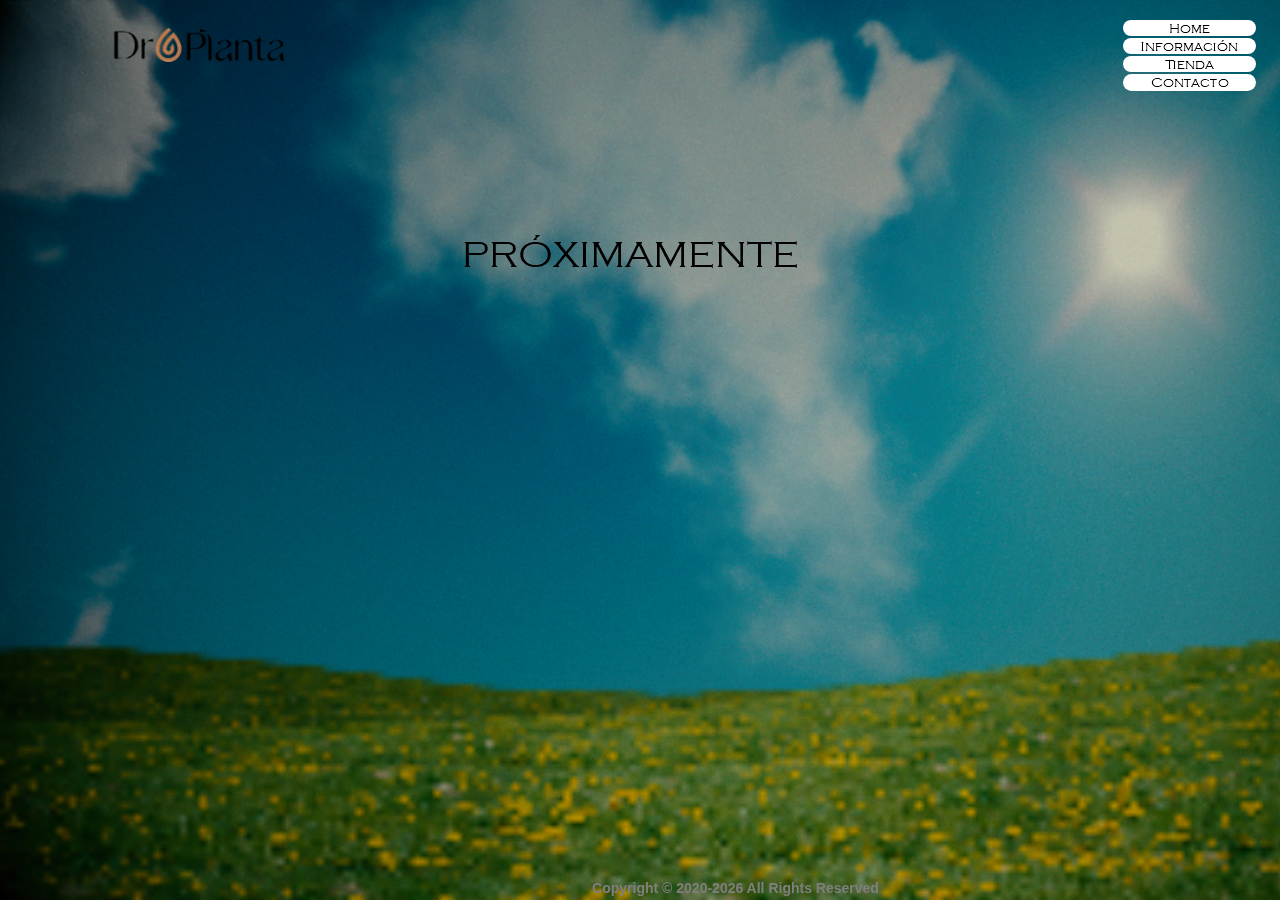
==== commit 7dfd1724: "1" ====
--- a/contacto.html
+++ b/contacto.html
@@ -18,19 +18,27 @@
   <title>Contacto- Dr Planta</title>
   <!-- CSS -->
   <link rel="stylesheet" type="text/css" href="css/site_global.css?crc=444006867"/>
-  <link rel="stylesheet" type="text/css" href="css/master_dr-planta.css?crc=290701164"/>
-  <link rel="stylesheet" type="text/css" href="css/contacto.css?crc=417213607" id="pagesheet"/>
+  <link rel="stylesheet" type="text/css" href="css/master_dr-planta.css?crc=4021622602"/>
+  <link rel="stylesheet" type="text/css" href="css/contacto.css?crc=4139423504" id="pagesheet"/>
   <!-- IE-only CSS -->
   <!--[if lt IE 9]>
   <link rel="stylesheet" type="text/css" href="css/nomq_preview_master_dr-planta.css?crc=3989605460"/>
-  <link rel="stylesheet" type="text/css" href="css/nomq_contacto.css?crc=57626260" id="nomq_pagesheet"/>
+  <link rel="stylesheet" type="text/css" href="css/nomq_contacto.css?crc=352124137" id="nomq_pagesheet"/>
   <![endif]-->
   <!-- JS includes -->
   <!--[if lt IE 9]>
   <script src="scripts/html5shiv.js?crc=4241844378" type="text/javascript"></script>
   <![endif]-->
     <!--HTML Widget code-->
-   
+  
+	<!-- Open Graph data - Free Widget from Responsive-Muse.com -->
+<meta property="og:title" content="Dr Planta" />
+<meta property="og:type" content="article" />
+<meta property="og:url" content="http://eldrplanta.com" />
+<meta property="og:image" content="https://" />
+<meta property="og:description" content="Sabiduría verde" />
+<meta property="og:site_name" content="Dr Planta" />
+		 
 
   		
 <style>
@@ -73,35 +81,12 @@
   
   <div class="breakpoint active" id="bp_infinity" data-min-width="769"><!-- responsive breakpoint node -->
    <div class="clearfix borderbox" id="page"><!-- group -->
-    <div class="clearfix grpelem" id="pu105"><!-- group -->
-     <div id="u105-wrapper">
-      <div class="size_fluid_width" id="u105" data-pintopage="bottomcenter" data-sizePolicy="fluidWidth"><!-- custom html -->
-       <span class="shared_content" data-content-guid="u105_0_content">
-							<div class="ame-auto-copytight-year">
-								<p class="ame-copyright-text">Copyright &copy; 2020<script>new Date().getFullYear()>2020&&document.write("-"+new Date().getFullYear());</script> All Rights Reserved</p>
-							</div>
-
-						</span>
-      </div>
-     </div>
-     <div class="Button transition shared_content" id="buttonu116" data-content-guid="buttonu116_content"><!-- container box --></div>
-     <nav class="MenuBar clearfix" id="menuu168"><!-- vertical box -->
-      <div class="MenuItemContainer clearfix colelem" id="u176"><!-- horizontal box -->
-       <a class="nonblock nontext MenuItem MenuItemWithSubMenu borderbox clearfix grpelem" id="u177" href="index.html"><!-- horizontal box --><div class="MenuItemLabel grpelem" id="u178-4"><!-- rasterized frame --><div id="u178-4_clip"><img class="temp_no_img_src" alt="Home" data-orig-src="images/u178-4.png?crc=4063684206" data-image-width="133" src="images/blank.gif?crc=4208392903"/></div></div></a>
-      </div>
-      <div class="MenuItemContainer clearfix colelem" id="u258"><!-- horizontal box -->
-       <a class="nonblock nontext MenuItem MenuItemWithSubMenu borderbox clearfix grpelem" id="u259" href="informaci%c3%b3n.html"><!-- horizontal box --><div class="MenuItemLabel grpelem" id="u260-4"><!-- rasterized frame --><div id="u260-4_clip"><img class="temp_no_img_src" alt="Información" data-orig-src="images/u260-4.png?crc=4137234138" data-image-width="133" src="images/blank.gif?crc=4208392903"/></div></div></a>
-      </div>
-      <div class="MenuItemContainer clearfix colelem" id="u225"><!-- horizontal box -->
-       <a class="nonblock nontext MenuItem MenuItemWithSubMenu borderbox clearfix grpelem" id="u226" href="tienda.html"><!-- horizontal box --><div class="MenuItemLabel grpelem" id="u228-4"><!-- rasterized frame --><div id="u228-4_clip"><img class="temp_no_img_src" alt="Tienda" data-orig-src="images/u228-4.png?crc=4264497375" data-image-width="133" src="images/blank.gif?crc=4208392903"/></div></div></a>
-      </div>
-      <div class="MenuItemContainer clearfix colelem" id="u291"><!-- horizontal box -->
-       <a class="nonblock nontext MenuItem MenuItemWithSubMenu MuseMenuActive borderbox clearfix grpelem" id="u292" href="contacto.html"><!-- horizontal box --><div class="MenuItemLabel grpelem" id="u294-4"><!-- rasterized frame --><div id="u294-4_clip"><img class="temp_no_img_src" alt="Contacto" data-orig-src="images/u294-4.png?crc=70651494" data-image-width="133" src="images/blank.gif?crc=4208392903"/></div></div></a>
-      </div>
-     </nav>
-    </div>
-    <div class="size_fixed grpelem shared_content" id="u1532" data-sizePolicy="fixed" data-pintopage="page_fixedLeft" data-content-guid="u1532_content"><!-- custom html -->
-     
+    <div class="clearfix grpelem" id="pu2467"><!-- column -->
+     <div class="size_fixed colelem shared_content" id="u2467" data-sizePolicy="fixed" data-pintopage="page_fluidx" data-content-guid="u2467_content"><!-- custom html -->
+     </div>
+     <div class="clearfix colelem" id="pu1532"><!-- group -->
+      <div class="size_fixed grpelem shared_content" id="u1532" data-sizePolicy="fixed" data-pintopage="page_fixedLeft" data-content-guid="u1532_content"><!-- custom html -->
+       
 				<style media="screen" type="text/css">
 				
 				#video_background {
@@ -125,6 +110,36 @@
 				<source src="assets/video.ogv" type="video/ogg ogv">
 				</video>
 				
+      </div>
+      <img class="grpelem temp_no_img_src shared_content" id="u2696-4" alt="PRÓXIMAMENTE" width="960" height="137" data-orig-src="images/u2696-4.png?crc=3914887086" src="images/blank.gif?crc=4208392903" data-content-guid="u2696-4_content"/><!-- rasterized frame -->
+     </div>
+    </div>
+    <div class="clearfix grpelem" id="pu105"><!-- group -->
+     <div id="u105-wrapper">
+      <div class="size_fluid_width" id="u105" data-pintopage="bottomcenter" data-sizePolicy="fluidWidth"><!-- custom html -->
+       <span class="shared_content" data-content-guid="u105_0_content">
+							<div class="ame-auto-copytight-year">
+								<p class="ame-copyright-text">Copyright &copy; 2020<script>new Date().getFullYear()>2020&&document.write("-"+new Date().getFullYear());</script> All Rights Reserved</p>
+							</div>
+
+						</span>
+      </div>
+     </div>
+     <div class="Button transition shared_content" id="buttonu116" data-content-guid="buttonu116_content"><!-- container box --></div>
+     <nav class="MenuBar clearfix" id="menuu168"><!-- vertical box -->
+      <div class="MenuItemContainer clearfix colelem" id="u176"><!-- horizontal box -->
+       <a class="nonblock nontext MenuItem MenuItemWithSubMenu borderbox clearfix grpelem" id="u177" href="index.html"><!-- horizontal box --><div class="MenuItemLabel grpelem" id="u178-4"><!-- rasterized frame --><div id="u178-4_clip"><img class="temp_no_img_src" alt="Home" data-orig-src="images/u178-4.png?crc=4063684206" data-image-width="133" src="images/blank.gif?crc=4208392903"/></div></div></a>
+      </div>
+      <div class="MenuItemContainer clearfix colelem" id="u258"><!-- horizontal box -->
+       <a class="nonblock nontext MenuItem MenuItemWithSubMenu borderbox clearfix grpelem" id="u259" href="informaci%c3%b3n.html"><!-- horizontal box --><div class="MenuItemLabel grpelem" id="u260-4"><!-- rasterized frame --><div id="u260-4_clip"><img class="temp_no_img_src" alt="Información" data-orig-src="images/u260-4.png?crc=4137234138" data-image-width="133" src="images/blank.gif?crc=4208392903"/></div></div></a>
+      </div>
+      <div class="MenuItemContainer clearfix colelem" id="u225"><!-- horizontal box -->
+       <a class="nonblock nontext MenuItem MenuItemWithSubMenu borderbox clearfix grpelem" id="u226" href="tienda.html"><!-- horizontal box --><div class="MenuItemLabel grpelem" id="u228-4"><!-- rasterized frame --><div id="u228-4_clip"><img class="temp_no_img_src" alt="Tienda" data-orig-src="images/u228-4.png?crc=4264497375" data-image-width="133" src="images/blank.gif?crc=4208392903"/></div></div></a>
+      </div>
+      <div class="MenuItemContainer clearfix colelem" id="u291"><!-- horizontal box -->
+       <a class="nonblock nontext MenuItem MenuItemWithSubMenu MuseMenuActive borderbox clearfix grpelem" id="u292" href="contacto.html"><!-- horizontal box --><div class="MenuItemLabel grpelem" id="u294-4"><!-- rasterized frame --><div id="u294-4_clip"><img class="temp_no_img_src" alt="Contacto" data-orig-src="images/u294-4.png?crc=70651494" data-image-width="133" src="images/blank.gif?crc=4208392903"/></div></div></a>
+      </div>
+     </nav>
     </div>
     <div class="size_fixed grpelem shared_content" id="u153" data-sizePolicy="fixed" data-pintopage="page_fluidx" data-content-guid="u153_content"><!-- custom html -->
      
@@ -160,7 +175,11 @@
   </div>
   <div class="breakpoint" id="bp_768" data-min-width="415" data-max-width="768"><!-- responsive breakpoint node -->
    <div class="clearfix borderbox temp_no_id" data-orig-id="page"><!-- group -->
-    <span class="size_fixed grpelem placeholder" data-placeholder-for="u1532_content"><!-- placeholder node --></span>
+    <div class="clearfix grpelem temp_no_id" data-orig-id="pu1532"><!-- group -->
+     <span class="size_fixed grpelem placeholder" data-placeholder-for="u1532_content"><!-- placeholder node --></span>
+     <span class="size_fixed grpelem placeholder" data-placeholder-for="u2467_content"><!-- placeholder node --></span>
+     <span class="grpelem placeholder" data-placeholder-for="u2696-4_content"><!-- placeholder node --></span>
+    </div>
     <div class="clearfix grpelem temp_no_id" data-orig-id="pu105"><!-- group -->
      <div class="temp_no_id shared_content" data-orig-id="u105-wrapper" data-content-guid="u105-wrapper_content">
       <div class="size_fluid_width temp_no_id" data-pintopage="bottomcenter" data-sizePolicy="fluidWidth" data-orig-id="u105"><!-- custom html -->
@@ -194,9 +213,11 @@
   </div>
   <div class="breakpoint" id="bp_414" data-min-width="376" data-max-width="414"><!-- responsive breakpoint node -->
    <div class="clearfix borderbox temp_no_id" data-orig-id="page"><!-- group -->
-    <div class="clearfix grpelem" id="pu1532"><!-- group -->
+    <div class="clearfix grpelem temp_no_id" data-orig-id="pu1532"><!-- group -->
      <span class="size_fixed grpelem placeholder" data-placeholder-for="u1532_content"><!-- placeholder node --></span>
      <span class="size_fixed grpelem placeholder" data-placeholder-for="u153_content"><!-- placeholder node --></span>
+     <span class="size_fixed grpelem placeholder" data-placeholder-for="u2467_content"><!-- placeholder node --></span>
+     <img class="grpelem temp_no_id temp_no_img_src" alt="PRÓXIMAMENTE" width="768" height="137" data-orig-src="images/u2696-4.png?crc=3914887086" data-orig-id="u2696-4" src="images/blank.gif?crc=4208392903"/><!-- rasterized frame -->
     </div>
     <div class="clearfix grpelem temp_no_id" data-orig-id="pu105"><!-- group -->
      <span class="placeholder" data-placeholder-for="u105-wrapper_content"><!-- placeholder node --></span>
@@ -216,11 +237,17 @@
       </div>
      </nav>
     </div>
-    <div class="verticalspacer shared_content" data-offset-top="0" data-content-above-spacer="514" data-content-below-spacer="500" data-sizePolicy="fixed" data-pintopage="page_fixedLeft" data-content-guid="page_2_content"></div>
+    <div class="verticalspacer" data-offset-top="0" data-content-above-spacer="514" data-content-below-spacer="500" data-sizePolicy="fixed" data-pintopage="page_fixedLeft"></div>
    </div>
   </div>
   <div class="breakpoint" id="bp_375" data-min-width="341" data-max-width="375"><!-- responsive breakpoint node -->
    <div class="clearfix borderbox temp_no_id" data-orig-id="page"><!-- group -->
+    <div class="clearfix grpelem temp_no_id" data-orig-id="pu1532"><!-- group -->
+     <span class="size_fixed grpelem placeholder" data-placeholder-for="u1532_content"><!-- placeholder node --></span>
+     <span class="size_fixed grpelem placeholder" data-placeholder-for="u153_content"><!-- placeholder node --></span>
+     <span class="size_fixed grpelem placeholder" data-placeholder-for="u2467_content"><!-- placeholder node --></span>
+     <img class="grpelem temp_no_id temp_no_img_src" alt="PRÓXIMAMENTE" width="414" height="137" data-orig-src="images/u2696-4.png?crc=3914887086" data-orig-id="u2696-4" src="images/blank.gif?crc=4208392903"/><!-- rasterized frame -->
+    </div>
     <div class="clearfix grpelem temp_no_id" data-orig-id="pu105"><!-- group -->
      <span class="placeholder" data-placeholder-for="u105-wrapper_content"><!-- placeholder node --></span>
      <span class="Button transition placeholder" data-placeholder-for="buttonu116_content"><!-- placeholder node --></span>
@@ -239,11 +266,7 @@
       </div>
      </nav>
     </div>
-    <div class="clearfix grpelem temp_no_id" data-orig-id="pu1532"><!-- group -->
-     <span class="size_fixed grpelem placeholder" data-placeholder-for="u1532_content"><!-- placeholder node --></span>
-     <span class="size_fixed grpelem placeholder" data-placeholder-for="u153_content"><!-- placeholder node --></span>
-    </div>
-    <span class="verticalspacer placeholder" data-placeholder-for="page_2_content"><!-- placeholder node --></span>
+    <div class="verticalspacer shared_content" data-offset-top="0" data-content-above-spacer="600" data-content-below-spacer="600" data-sizePolicy="fixed" data-pintopage="page_fixedLeft" data-content-guid="page_2_content"></div>
    </div>
   </div>
   <div class="breakpoint" id="bp_340" data-max-width="340"><!-- responsive breakpoint node -->
@@ -251,6 +274,8 @@
     <div class="clearfix grpelem temp_no_id" data-orig-id="pu1532"><!-- group -->
      <span class="size_fixed grpelem placeholder" data-placeholder-for="u1532_content"><!-- placeholder node --></span>
      <span class="size_fixed grpelem placeholder" data-placeholder-for="u153_content"><!-- placeholder node --></span>
+     <span class="size_fixed grpelem placeholder" data-placeholder-for="u2467_content"><!-- placeholder node --></span>
+     <img class="grpelem temp_no_id temp_no_img_src" alt="PRÓXIMAMENTE" width="375" height="137" data-orig-src="images/u2696-4.png?crc=3914887086" data-orig-id="u2696-4" src="images/blank.gif?crc=4208392903"/><!-- rasterized frame -->
     </div>
     <div class="clearfix grpelem temp_no_id" data-orig-id="pu105"><!-- group -->
      <div class="browser_width" id="u105-bw">
@@ -262,21 +287,21 @@
      <div id="menuu168-wrapper">
       <nav class="MenuBar clearfix temp_no_id" data-orig-id="menuu168"><!-- vertical box -->
        <div class="MenuItemContainer clearfix colelem temp_no_id" data-orig-id="u176"><!-- horizontal box -->
-        <a class="nonblock nontext MenuItem MenuItemWithSubMenu borderbox clearfix grpelem temp_no_id" href="index.html" data-orig-id="u177"><!-- horizontal box --><div class="MenuItemLabel grpelem temp_no_id" data-orig-id="u178-4"><!-- rasterized frame --><div class="temp_no_id" data-orig-id="u178-4_clip"><img class="temp_no_img_src" alt="Home" data-orig-src="images/u178-4.png?crc=4063684206" data-image-width="138" src="images/blank.gif?crc=4208392903"/></div></div></a>
+        <a class="nonblock nontext MenuItem MenuItemWithSubMenu borderbox clearfix grpelem temp_no_id" href="index.html" data-orig-id="u177"><!-- horizontal box --><div class="MenuItemLabel grpelem temp_no_id" data-orig-id="u178-4"><!-- rasterized frame --><div class="temp_no_id" data-orig-id="u178-4_clip"><img class="temp_no_img_src" alt="Home" data-orig-src="images/u178-4.png?crc=4063684206" data-image-width="151" src="images/blank.gif?crc=4208392903"/></div></div></a>
        </div>
        <div class="MenuItemContainer clearfix colelem temp_no_id" data-orig-id="u258"><!-- horizontal box -->
-        <a class="nonblock nontext MenuItem MenuItemWithSubMenu borderbox clearfix grpelem temp_no_id" href="informaci%c3%b3n.html" data-orig-id="u259"><!-- horizontal box --><div class="MenuItemLabel grpelem temp_no_id" data-orig-id="u260-4"><!-- rasterized frame --><div class="temp_no_id" data-orig-id="u260-4_clip"><img class="temp_no_img_src" alt="Información" data-orig-src="images/u260-4.png?crc=4137234138" data-image-width="138" src="images/blank.gif?crc=4208392903"/></div></div></a>
+        <a class="nonblock nontext MenuItem MenuItemWithSubMenu borderbox clearfix grpelem temp_no_id" href="informaci%c3%b3n.html" data-orig-id="u259"><!-- horizontal box --><div class="MenuItemLabel grpelem temp_no_id" data-orig-id="u260-4"><!-- rasterized frame --><div class="temp_no_id" data-orig-id="u260-4_clip"><img class="temp_no_img_src" alt="Información" data-orig-src="images/u260-4.png?crc=4137234138" data-image-width="151" src="images/blank.gif?crc=4208392903"/></div></div></a>
        </div>
        <div class="MenuItemContainer clearfix colelem temp_no_id" data-orig-id="u225"><!-- horizontal box -->
-        <a class="nonblock nontext MenuItem MenuItemWithSubMenu borderbox clearfix grpelem temp_no_id" href="tienda.html" data-orig-id="u226"><!-- horizontal box --><div class="MenuItemLabel grpelem temp_no_id" data-orig-id="u228-4"><!-- rasterized frame --><div class="temp_no_id" data-orig-id="u228-4_clip"><img class="temp_no_img_src" alt="Tienda" data-orig-src="images/u228-4.png?crc=4264497375" data-image-width="138" src="images/blank.gif?crc=4208392903"/></div></div></a>
+        <a class="nonblock nontext MenuItem MenuItemWithSubMenu borderbox clearfix grpelem temp_no_id" href="tienda.html" data-orig-id="u226"><!-- horizontal box --><div class="MenuItemLabel grpelem temp_no_id" data-orig-id="u228-4"><!-- rasterized frame --><div class="temp_no_id" data-orig-id="u228-4_clip"><img class="temp_no_img_src" alt="Tienda" data-orig-src="images/u228-4.png?crc=4264497375" data-image-width="151" src="images/blank.gif?crc=4208392903"/></div></div></a>
        </div>
        <div class="MenuItemContainer clearfix colelem temp_no_id" data-orig-id="u291"><!-- horizontal box -->
-        <a class="nonblock nontext MenuItem MenuItemWithSubMenu MuseMenuActive borderbox clearfix grpelem temp_no_id" href="contacto.html" data-orig-id="u292"><!-- horizontal box --><div class="MenuItemLabel grpelem temp_no_id" data-orig-id="u294-4"><!-- rasterized frame --><div class="temp_no_id" data-orig-id="u294-4_clip"><img class="temp_no_img_src" alt="Contacto" data-orig-src="images/u294-4.png?crc=70651494" data-image-width="138" src="images/blank.gif?crc=4208392903"/></div></div></a>
+        <a class="nonblock nontext MenuItem MenuItemWithSubMenu MuseMenuActive borderbox clearfix grpelem temp_no_id" href="contacto.html" data-orig-id="u292"><!-- horizontal box --><div class="MenuItemLabel grpelem temp_no_id" data-orig-id="u294-4"><!-- rasterized frame --><div class="temp_no_id" data-orig-id="u294-4_clip"><img class="temp_no_img_src" alt="Contacto" data-orig-src="images/u294-4.png?crc=70651494" data-image-width="151" src="images/blank.gif?crc=4208392903"/></div></div></a>
        </div>
       </nav>
      </div>
     </div>
-    <div class="verticalspacer" data-offset-top="0" data-content-above-spacer="600" data-content-below-spacer="600" data-sizePolicy="fixed" data-pintopage="page_fixedLeft"></div>
+    <span class="verticalspacer placeholder" data-placeholder-for="page_2_content"><!-- placeholder node --></span>
    </div>
   </div>
   <!-- JS includes -->
--- a/css/master_dr-planta.css
+++ b/css/master_dr-planta.css
@@ -1 +1 @@
-#u105{color:#7F7F7F;border-width:0px;background-color:transparent;font-weight:bold;text-align:center;border-color:transparent;font-family:Helvetica, Helvetica Neue, Arial, sans-serif;}#buttonu116{transition-timing-function:ease;transition-delay:0s;opacity:1;filter:alpha(opacity=100);-ms-filter:"progid:DXImageTransform.Microsoft.Alpha(Opacity=100)";-webkit-transition-duration:1s;-webkit-transition-timing-function:ease;-webkit-transition-delay:0s;border-radius:10px;transition-duration:1s;border-color:#787878;background:transparent url("../images/dr%20planta.png?crc=267299635") no-repeat left top;background-size:contain;}#buttonu116:hover{transition-timing-function:ease;-webkit-opacity:0.9999;opacity:1;filter:alpha(opacity=100);-ms-filter:"progid:DXImageTransform.Microsoft.Alpha(Opacity=100)";-webkit-transition-duration:1s;-webkit-transition-timing-function:ease;-webkit-transition-delay:0s;transition-duration:1s;transition-delay:0s;background:#FFFFFF url("../images/dr%20planta.png?crc=267299635") no-repeat left top;background-size:contain;}#buttonu116.ButtonSelected{opacity:1;filter:alpha(opacity=100);-ms-filter:"progid:DXImageTransform.Microsoft.Alpha(Opacity=100)";background:transparent url("../images/dr%20planta.png?crc=267299635") no-repeat left top;background-size:contain;}#u1532,#u153,#menuu168{border-width:0px;border-color:transparent;background-color:transparent;}#u176,#u258,#u225,#u291{background-color:transparent;}#u177,#u259,#u226,#u292{background-color:#FFFFFF;border-radius:10px;}#u177:hover,#u177:active,#u259:hover,#u259:active,#u226:hover,#u226:active,#u292:hover,#u292:active{background-color:#BA825A;}#u177.MuseMenuActive,#u259.MuseMenuActive,#u226.MuseMenuActive,#u292.MuseMenuActive{background-color:#FFFFFF;}#u178-4_clip,#u260-4_clip,#u228-4_clip,#u294-4_clip{display:block;vertical-align:top;overflow:hidden;}.MenuItem{cursor:pointer;}@media (min-width: 769px), print{#u105{max-width:100000px;}}@media (min-width: 415px) and (max-width: 768px){#u105{max-width:100000px;}}@media (min-width: 376px) and (max-width: 414px){#u105{max-width:100000px;}}@media (min-width: 341px) and (max-width: 375px){#u105{max-width:100000px;}}+#u2696-4{display:block;vertical-align:top;}#u105{text-align:center;color:#7F7F7F;border-color:transparent;background-color:transparent;font-weight:bold;border-width:0px;font-family:Helvetica, Helvetica Neue, Arial, sans-serif;}#buttonu116{border-color:#787878;-webkit-transition-duration:1s;-webkit-transition-timing-function:ease;border-radius:10px;transition-delay:0s;filter:alpha(opacity=100);transition-duration:1s;transition-timing-function:ease;opacity:1;-ms-filter:"progid:DXImageTransform.Microsoft.Alpha(Opacity=100)";-webkit-transition-delay:0s;background:transparent url("../images/dr%20planta.png?crc=267299635") no-repeat left top;background-size:contain;}#buttonu116:hover{-webkit-opacity:0.9999;-webkit-transition-duration:1s;-webkit-transition-timing-function:ease;transition-delay:0s;filter:alpha(opacity=100);transition-duration:1s;transition-timing-function:ease;opacity:1;-ms-filter:"progid:DXImageTransform.Microsoft.Alpha(Opacity=100)";-webkit-transition-delay:0s;background:#FFFFFF url("../images/dr%20planta.png?crc=267299635") no-repeat left top;background-size:contain;}#buttonu116.ButtonSelected{-ms-filter:"progid:DXImageTransform.Microsoft.Alpha(Opacity=100)";opacity:1;filter:alpha(opacity=100);background:transparent url("../images/dr%20planta.png?crc=267299635") no-repeat left top;background-size:contain;}#u1532,#u153,#u2467,#menuu168{background-color:transparent;border-color:transparent;border-width:0px;}#u176,#u258,#u225,#u291{background-color:transparent;}#u177,#u259,#u226,#u292{background-color:#FFFFFF;border-radius:10px;}#u177:hover,#u177:active,#u259:hover,#u259:active,#u226:hover,#u226:active,#u292:hover,#u292:active{background-color:#BA825A;}#u177.MuseMenuActive,#u259.MuseMenuActive,#u226.MuseMenuActive,#u292.MuseMenuActive{background-color:#FFFFFF;}#u178-4_clip,#u260-4_clip,#u228-4_clip,#u294-4_clip{vertical-align:top;display:block;overflow:hidden;}.MenuItem{cursor:pointer;}@media (min-width: 769px), print{#u105{max-width:100000px;}}@media (min-width: 415px) and (max-width: 768px){#u105{max-width:100000px;}}@media (min-width: 376px) and (max-width: 414px){#u105{max-width:100000px;}}@media (min-width: 341px) and (max-width: 375px){#u105{max-width:100000px;}}--- a/css/contacto.css
+++ b/css/contacto.css
@@ -1 +1 @@
-.version.contacto{color:#000018;background-color:#DE2CA7;}#page{margin-left:auto;z-index:1;margin-right:auto;border-width:0px;background-color:transparent;background-image:none;width:100%;border-color:#000000;}#u1532{z-index:2;margin-right:-10000px;position:relative;}#u153{z-index:5;margin-right:-10000px;position:relative;min-height:104px;width:100px;}#pu105{z-index:3;margin-top:20px;margin-right:-10000px;height:0px;}#buttonu116{z-index:4;position:fixed;}#buttonu116:hover,#buttonu116.ButtonSelected{min-height:0px;margin:0px;}#u177,#u259,#u226{margin-right:-10000px;position:relative;}#u177:hover,#u177:active,#u177.MuseMenuActive,#u259:hover,#u259:active,#u259.MuseMenuActive,#u226:hover,#u226:active,#u226.MuseMenuActive{margin:0px -10000px 0px 0%;}#u176,#u258,#u225,#u291{width:100%;position:relative;}#u292{min-height:17px;margin-right:-10000px;position:relative;}#u292:hover,#u292:active,#u292.MuseMenuActive{min-height:17px;margin:0px -10000px 0px 0%;}#u178-4,#u260-4,#u228-4,#u294-4{margin-right:-10000px;width:100%;position:relative;}#u178-4_clip,#u260-4_clip,#u228-4_clip,#u294-4_clip{width:100%;height:17px;}.html{background-color:#025A5A;}body{position:relative;}@media (min-width: 769px), print{#muse_css_mq{background-color:#FFFFFF;}#bp_infinity.active{display:block;}#page{min-height:498px;padding-bottom:2px;max-width:960px;}#pu105{padding-bottom:478px;width:86.05%;}#u105{height:18px;min-width:50px;position:relative;left:-50%;margin-left:312.5px;width:100%;max-width:625px;}#u105-wrapper{position:fixed;bottom:2px;z-index:3;left:50%;margin-left:-217px;width:65.11%;max-width:625px;}#buttonu116{height:34px;top:28px;left:111px;width:24.38%;max-width:234px;}#buttonu116:hover{height:34px;width:24.38%;max-width:234px;}#buttonu116.ButtonSelected{height:34px;width:24.38%;max-width:234px;}#menuu168{z-index:6;position:fixed;top:20px;right:23px;width:13.96%;max-width:134px;}#u177{min-height:16px;width:99.26%;}#u177:hover{min-height:16px;width:99.26%;}#u177:active{min-height:16px;width:99.26%;}#u177.MuseMenuActive,#u259{min-height:16px;width:99.26%;}#u259:hover{min-height:16px;width:99.26%;}#u259:active{min-height:16px;width:99.26%;}#u259.MuseMenuActive,#u226{min-height:16px;width:99.26%;}#u226:hover{min-height:16px;width:99.26%;}#u226:active{min-height:16px;width:99.26%;}#u226.MuseMenuActive{min-height:16px;width:99.26%;}#u178-4,#u260-4,#u228-4{margin-bottom:-1px;}#u258,#u225,#u291{margin-top:2px;}#u292{width:99.26%;}#u292:hover{width:99.26%;}#u292:active{width:99.26%;}#u292.MuseMenuActive{width:99.26%;}#u1532{width:400px;min-height:300px;margin-top:109px;left:177px;}#u153{margin-top:342px;left:99.48%;}.css_verticalspacer .verticalspacer{height:calc(100vh - 998px);}}@media (min-width: 415px) and (max-width: 768px){#muse_css_mq{background-color:#000300;}#bp_768.active{display:block;}#page{min-height:498px;padding-bottom:2px;max-width:768px;}#u1532{width:400px;min-height:300px;margin-top:129px;left:7px;}#pu105{padding-bottom:478px;width:98.05%;}#u105{height:18px;min-width:50px;position:relative;left:-50%;margin-left:371.01449275362324px;width:100%;max-width:742px;}#u105-wrapper{position:fixed;bottom:2px;z-index:3;left:50%;margin-left:-194px;width:96.62%;max-width:742px;}#buttonu116{height:34px;top:20px;left:188px;width:36.2%;max-width:278px;}#buttonu116:hover{height:34px;width:36.2%;max-width:278px;}#buttonu116.ButtonSelected{height:34px;width:36.2%;max-width:278px;}#menuu168{z-index:6;position:fixed;top:28px;right:-173px;width:31.91%;max-width:245px;}#u177{min-height:17px;width:99.6%;}#u177:hover{min-height:17px;width:99.6%;}#u177:active{min-height:17px;width:99.6%;}#u177.MuseMenuActive,#u259{min-height:17px;width:99.6%;}#u259:hover{min-height:17px;width:99.6%;}#u259:active{min-height:17px;width:99.6%;}#u225{margin-top:1px;}#u259.MuseMenuActive,#u226{min-height:17px;width:99.6%;}#u226:hover{min-height:17px;width:99.6%;}#u226:active{min-height:17px;width:99.6%;}#u226.MuseMenuActive{min-height:17px;width:99.6%;}#u258,#u291{margin-top:2px;}#u292{width:99.6%;}#u292:hover{width:99.6%;}#u292:active{width:99.6%;}#u292.MuseMenuActive{width:99.6%;}#u153{margin-top:342px;left:147.66%;}.css_verticalspacer .verticalspacer{height:calc(100vh - 998px);}body{overflow-x:hidden;}}@media (min-width: 376px) and (max-width: 414px){#muse_css_mq{background-color:#00019e;}#bp_414.active{display:block;}#page{min-height:500px;max-width:414px;}#pu1532{z-index:2;margin-right:-10000px;margin-top:114px;width:116.67%;}#u1532{width:400px;min-height:300px;left:0px;margin-left:-19px;}#u153{margin-top:228px;left:79.3%;margin-left:-3.94%;}#pu105{padding-bottom:494px;margin-bottom:-14px;width:82.86%;}#u105{height:34px;min-width:50px;position:relative;left:-50%;margin-left:119.232px;width:100%;max-width:238px;}#u105-wrapper{position:fixed;bottom:-14px;z-index:3;left:50%;margin-left:-100px;width:57.49%;max-width:238px;}#buttonu116{height:16px;top:24px;left:51px;width:21.5%;max-width:89px;}#buttonu116:hover{height:16px;width:21.5%;max-width:89px;}#buttonu116.ButtonSelected{height:16px;width:21.5%;max-width:89px;}#menuu168{z-index:6;position:fixed;top:20px;right:20px;width:28.51%;max-width:118px;}#u177{min-height:16px;width:99.16%;}#u177:hover{min-height:16px;width:99.16%;}#u177:active{min-height:16px;width:99.16%;}#u177.MuseMenuActive,#u259{min-height:16px;width:99.16%;}#u259:hover{min-height:16px;width:99.16%;}#u259:active{min-height:16px;width:99.16%;}#u259.MuseMenuActive,#u226{min-height:16px;width:99.16%;}#u226:hover{min-height:16px;width:99.16%;}#u226:active{min-height:16px;width:99.16%;}#u226.MuseMenuActive{min-height:16px;width:99.16%;}#u178-4,#u260-4,#u228-4{margin-bottom:-1px;}#u258,#u225,#u291{margin-top:2px;}#u292{width:99.16%;}#u292:hover{width:99.16%;}#u292:active{width:99.16%;}#u292.MuseMenuActive{width:99.16%;}.css_verticalspacer .verticalspacer{height:calc(100vh - 1014px);}body{overflow-x:hidden;}}@media (min-width: 341px) and (max-width: 375px){#muse_css_mq{background-color:#000177;}#bp_375.active{display:block;}#page{min-height:500px;max-width:375px;}#pu105{padding-bottom:494px;margin-bottom:-14px;width:80%;}#u105{height:34px;min-width:50px;position:relative;left:-50%;margin-left:107.70909926470588px;width:100%;max-width:215px;}#u105-wrapper{position:fixed;bottom:-14px;z-index:3;left:50%;margin-left:-90px;width:57.34%;max-width:215px;}#buttonu116{height:15px;top:20px;left:55px;width:21.6%;max-width:81px;}#buttonu116:hover{height:15px;width:21.6%;max-width:81px;}#buttonu116.ButtonSelected{height:15px;width:21.6%;max-width:81px;}#menuu168{z-index:6;position:fixed;top:20px;right:20px;width:33.34%;max-width:125px;}#u177{min-height:16px;width:99.2%;}#u177:hover{min-height:16px;width:99.2%;}#u177:active{min-height:16px;width:99.2%;}#u177.MuseMenuActive,#u259{min-height:16px;width:99.2%;}#u259:hover{min-height:16px;width:99.2%;}#u259:active{min-height:16px;width:99.2%;}#u259.MuseMenuActive,#u226{min-height:16px;width:99.2%;}#u226:hover{min-height:16px;width:99.2%;}#u226:active{min-height:16px;width:99.2%;}#u226.MuseMenuActive{min-height:16px;width:99.2%;}#u178-4,#u260-4,#u228-4{margin-bottom:-1px;}#u258,#u225,#u291{margin-top:2px;}#u292{width:99.2%;}#u292:hover{width:99.2%;}#u292:active{width:99.2%;}#u292.MuseMenuActive{width:99.2%;}#pu1532{z-index:2;margin-right:-10000px;margin-top:133px;width:109.07%;}#u1532{width:400px;min-height:300px;left:9px;margin-left:329px;}#u153{margin-top:209px;left:0%;margin-left:80.45%;}.css_verticalspacer .verticalspacer{height:calc(100vh - 1014px);}body{overflow-x:hidden;}}@media (max-width: 340px){#muse_css_mq{background-color:#000154;}#bp_340.active{display:block;}#page{min-height:500px;max-width:340px;}#pu1532{z-index:2;margin-right:-10000px;width:116.77%;}#u1532{width:340px;min-height:600px;left:0px;margin-left:-10px;}#u153{margin-top:342px;left:74.82%;margin-left:-2.52%;}#pu105{padding-bottom:577px;width:100%;}#u105{z-index:3;height:34px;position:fixed;bottom:3px;}#u105-bw{z-index:3;}#buttonu116{height:13px;top:20px;left:47px;width:20.59%;max-width:70px;}#buttonu116:hover{height:13px;width:20.59%;max-width:70px;}#buttonu116.ButtonSelected{height:13px;width:20.59%;max-width:70px;}#menuu168{padding-bottom:1.125px;position:relative;left:-50%;margin-left:69.0625px;width:100%;max-width:138px;}#u177{min-height:16px;width:100%;}#u177:hover{min-height:16px;width:100%;}#u177:active{min-height:16px;width:100%;}#u177.MuseMenuActive,#u259{min-height:16px;width:100%;}#u259:hover{min-height:16px;width:100%;}#u259:active{min-height:16px;width:100%;}#u259.MuseMenuActive,#u226{min-height:16px;width:100%;}#u226:hover{min-height:16px;width:100%;}#u226:active{min-height:16px;width:100%;}#u226.MuseMenuActive{min-height:16px;width:100%;}#u178-4,#u260-4,#u228-4{margin-bottom:-1px;}#u258,#u291{margin-top:1px;}#u292{width:100%;}#u292:hover{width:100%;}#u292:active{width:100%;}#u292.MuseMenuActive{width:100%;}#menuu168-wrapper{position:fixed;top:20px;z-index:6;left:50%;margin-left:11px;width:40.59%;max-width:138px;}.css_verticalspacer .verticalspacer{height:calc(100vh - 1200px);}body{overflow-x:hidden;min-width:320px;}}+.version.contacto{color:#0000F6;background-color:#BA9710;}#page{margin-left:auto;border-color:#000000;margin-right:auto;background-image:none;background-color:transparent;z-index:1;border-width:0px;width:100%;}#pu1532{z-index:2;}#u1532{margin-right:-10000px;position:relative;z-index:2;}#u153{margin-right:-10000px;position:relative;z-index:5;width:100px;min-height:104px;}#u2467{width:30px;position:relative;z-index:31;min-height:30px;}#u2696-4{z-index:32;margin-right:-10000px;position:relative;}#pu105{height:0px;z-index:3;margin-right:-10000px;}#buttonu116{position:fixed;z-index:4;}#buttonu116:hover,#buttonu116.ButtonSelected{min-height:0px;margin:0px;}#u177,#u259,#u226{position:relative;margin-right:-10000px;}#u177:hover,#u177:active,#u177.MuseMenuActive,#u259:hover,#u259:active,#u259.MuseMenuActive,#u226:hover,#u226:active,#u226.MuseMenuActive{margin:0px -10000px 0px 0%;}#u176,#u258,#u225,#u291{width:100%;position:relative;}#u292{position:relative;margin-right:-10000px;min-height:17px;}#u292:hover,#u292:active,#u292.MuseMenuActive{min-height:17px;margin:0px -10000px 0px 0%;}#u178-4,#u260-4,#u228-4,#u294-4{position:relative;margin-right:-10000px;width:100%;}#u178-4_clip,#u260-4_clip,#u228-4_clip,#u294-4_clip{width:100%;height:17px;}.html{background-color:#025A5A;}body{position:relative;}@media (min-width: 769px), print{#muse_css_mq{background-color:#FFFFFF;}#bp_infinity.active{display:block;}#page{min-height:498px;padding-bottom:2px;max-width:960px;}#pu2467{z-index:31;margin-right:-10000px;margin-top:86px;width:100%;}#u2467{left:0%;margin-left:60.53%;}#pu1532{width:0.01px;margin-top:-7px;left:0px;margin-left:-10px;}#u1532{width:400px;min-height:300px;left:187px;}#u2696-4{margin-top:123px;}#pu105{padding-bottom:478px;margin-top:20px;width:86.05%;}#u105{height:18px;min-width:50px;position:relative;left:-50%;margin-left:312.5px;width:100%;max-width:625px;}#u105-wrapper{position:fixed;bottom:2px;z-index:3;left:50%;margin-left:-217px;width:65.11%;max-width:625px;}#buttonu116{height:34px;top:28px;left:111px;width:24.38%;max-width:234px;}#buttonu116:hover{height:34px;width:24.38%;max-width:234px;}#buttonu116.ButtonSelected{height:34px;width:24.38%;max-width:234px;}#menuu168{z-index:6;position:fixed;top:20px;right:23px;width:13.96%;max-width:134px;}#u177{min-height:16px;width:99.26%;}#u177:hover{min-height:16px;width:99.26%;}#u177:active{min-height:16px;width:99.26%;}#u177.MuseMenuActive,#u259{min-height:16px;width:99.26%;}#u259:hover{min-height:16px;width:99.26%;}#u259:active{min-height:16px;width:99.26%;}#u259.MuseMenuActive,#u226{min-height:16px;width:99.26%;}#u226:hover{min-height:16px;width:99.26%;}#u226:active{min-height:16px;width:99.26%;}#u226.MuseMenuActive{min-height:16px;width:99.26%;}#u178-4,#u260-4,#u228-4{margin-bottom:-1px;}#u258,#u225,#u291{margin-top:2px;}#u292{width:99.26%;}#u292:hover{width:99.26%;}#u292:active{width:99.26%;}#u292.MuseMenuActive{width:99.26%;}#u153{margin-top:342px;left:99.48%;}.css_verticalspacer .verticalspacer{height:calc(100vh - 998px);}}@media (min-width: 415px) and (max-width: 768px){#muse_css_mq{background-color:#000300;}#bp_768.active{display:block;}#page{min-height:498px;padding-bottom:2px;max-width:768px;}#pu1532{margin-right:-10000px;margin-top:129px;width:125%;}#u1532{width:400px;min-height:300px;left:184px;margin-left:-177px;}#u2467{margin-right:-10000px;margin-top:78px;left:58.44%;margin-left:-18.44%;}#u2696-4{margin-top:53px;left:0px;margin-left:-177px;}#pu105{padding-bottom:478px;margin-top:20px;width:98.05%;}#u105{height:18px;min-width:50px;position:relative;left:-50%;margin-left:371.01449275362324px;width:100%;max-width:742px;}#u105-wrapper{position:fixed;bottom:2px;z-index:3;left:50%;margin-left:-194px;width:96.62%;max-width:742px;}#buttonu116{height:34px;top:20px;left:188px;width:36.2%;max-width:278px;}#buttonu116:hover{height:34px;width:36.2%;max-width:278px;}#buttonu116.ButtonSelected{height:34px;width:36.2%;max-width:278px;}#menuu168{z-index:6;position:fixed;top:28px;right:-173px;width:31.91%;max-width:245px;}#u177{min-height:17px;width:99.6%;}#u177:hover{min-height:17px;width:99.6%;}#u177:active{min-height:17px;width:99.6%;}#u177.MuseMenuActive,#u259{min-height:17px;width:99.6%;}#u259:hover{min-height:17px;width:99.6%;}#u259:active{min-height:17px;width:99.6%;}#u225{margin-top:1px;}#u259.MuseMenuActive,#u226{min-height:17px;width:99.6%;}#u226:hover{min-height:17px;width:99.6%;}#u226:active{min-height:17px;width:99.6%;}#u226.MuseMenuActive{min-height:17px;width:99.6%;}#u258,#u291{margin-top:2px;}#u292{width:99.6%;}#u292:hover{width:99.6%;}#u292:active{width:99.6%;}#u292.MuseMenuActive{width:99.6%;}#u153{margin-top:342px;left:147.66%;}.css_verticalspacer .verticalspacer{height:calc(100vh - 998px);}body{overflow-x:hidden;}}@media (min-width: 376px) and (max-width: 414px){#muse_css_mq{background-color:#00019e;}#bp_414.active{display:block;}#page{min-height:500px;max-width:414px;}#pu1532{margin-right:-10000px;margin-top:114px;width:187.69%;}#u1532{width:400px;min-height:300px;left:0px;margin-left:-19px;}#u153{margin-top:228px;left:49.3%;margin-left:-2.45%;}#u2467{margin-right:-10000px;margin-top:93px;left:29.09%;margin-left:-2.45%;}#u2696-4{margin-top:118px;left:9px;margin-left:-19px;}#pu105{padding-bottom:494px;margin-bottom:-14px;margin-top:20px;width:82.86%;}#u105{height:34px;min-width:50px;position:relative;left:-50%;margin-left:119.232px;width:100%;max-width:238px;}#u105-wrapper{position:fixed;bottom:-14px;z-index:3;left:50%;margin-left:-100px;width:57.49%;max-width:238px;}#buttonu116{height:16px;top:24px;left:51px;width:21.5%;max-width:89px;}#buttonu116:hover{height:16px;width:21.5%;max-width:89px;}#buttonu116.ButtonSelected{height:16px;width:21.5%;max-width:89px;}#menuu168{z-index:6;position:fixed;top:20px;right:20px;width:28.51%;max-width:118px;}#u177{min-height:16px;width:99.16%;}#u177:hover{min-height:16px;width:99.16%;}#u177:active{min-height:16px;width:99.16%;}#u177.MuseMenuActive,#u259{min-height:16px;width:99.16%;}#u259:hover{min-height:16px;width:99.16%;}#u259:active{min-height:16px;width:99.16%;}#u259.MuseMenuActive,#u226{min-height:16px;width:99.16%;}#u226:hover{min-height:16px;width:99.16%;}#u226:active{min-height:16px;width:99.16%;}#u226.MuseMenuActive{min-height:16px;width:99.16%;}#u178-4,#u260-4,#u228-4{margin-bottom:-1px;}#u258,#u225,#u291{margin-top:2px;}#u292{width:99.16%;}#u292:hover{width:99.16%;}#u292:active{width:99.16%;}#u292.MuseMenuActive{width:99.16%;}.css_verticalspacer .verticalspacer{height:calc(100vh - 1014px);}body{overflow-x:hidden;}}@media (min-width: 341px) and (max-width: 375px){#muse_css_mq{background-color:#000177;}#bp_375.active{display:block;}#page{min-height:500px;max-width:375px;}#pu1532{margin-right:-10000px;width:119.74%;}#u1532{width:375px;min-height:600px;left:0px;margin-left:-20px;}#u153{margin-top:342px;left:77.73%;margin-left:-4.46%;}#u2467{margin-right:-10000px;margin-top:207px;left:46.33%;margin-left:-4.46%;}#u2696-4{margin-top:232px;left:10px;margin-left:-20px;}#pu105{padding-bottom:580px;margin-top:20px;width:108.27%;}#u105{height:20px;min-width:50px;position:relative;left:-50%;margin-left:202.94117647058826px;width:100%;max-width:406px;}#u105-wrapper{position:fixed;bottom:0px;z-index:3;left:50%;margin-left:-191px;width:108.27%;max-width:406px;}#buttonu116{height:15px;top:20px;left:55px;width:21.6%;max-width:81px;}#buttonu116:hover{height:15px;width:21.6%;max-width:81px;}#buttonu116.ButtonSelected{height:15px;width:21.6%;max-width:81px;}#menuu168{z-index:6;position:fixed;top:20px;right:20px;width:33.34%;max-width:125px;}#u177{min-height:16px;width:99.2%;}#u177:hover{min-height:16px;width:99.2%;}#u177:active{min-height:16px;width:99.2%;}#u177.MuseMenuActive,#u259{min-height:16px;width:99.2%;}#u259:hover{min-height:16px;width:99.2%;}#u259:active{min-height:16px;width:99.2%;}#u259.MuseMenuActive,#u226{min-height:16px;width:99.2%;}#u226:hover{min-height:16px;width:99.2%;}#u226:active{min-height:16px;width:99.2%;}#u226.MuseMenuActive{min-height:16px;width:99.2%;}#u178-4,#u260-4,#u228-4{margin-bottom:-1px;}#u258,#u225,#u291{margin-top:2px;}#u292{width:99.2%;}#u292:hover{width:99.2%;}#u292:active{width:99.2%;}#u292.MuseMenuActive{width:99.2%;}.css_verticalspacer .verticalspacer{height:calc(100vh - 1200px);}body{overflow-x:hidden;}}@media (max-width: 340px){#muse_css_mq{background-color:#000154;}#bp_340.active{display:block;}#page{min-height:500px;max-width:340px;}#pu1532{margin-right:-10000px;width:116.77%;}#u1532{width:340px;min-height:600px;left:0px;margin-left:-10px;}#u153{margin-top:342px;left:74.82%;margin-left:-2.52%;}#u2467{margin-right:-10000px;margin-top:207px;left:45.35%;margin-left:-2.52%;}#u2696-4{margin-top:232px;left:0px;margin-left:-10px;}#pu105{padding-bottom:580px;margin-top:17px;width:100%;}#u105{z-index:3;height:34px;position:fixed;bottom:3px;}#u105-bw{z-index:3;}#buttonu116{height:45px;top:17px;left:20px;width:42.95%;max-width:146px;}#buttonu116:hover{height:45px;width:42.95%;max-width:146px;}#buttonu116.ButtonSelected{height:45px;width:42.95%;max-width:146px;}#menuu168{padding-bottom:1.125px;position:relative;left:-50%;margin-left:75.96875px;width:100%;max-width:152px;}#u177{min-height:17px;padding-bottom:5px;width:99.35%;}#u177:hover{min-height:17px;width:99.35%;}#u177:active{min-height:17px;width:99.35%;}#u259{min-height:17px;padding-bottom:6px;width:99.35%;}#u177.MuseMenuActive,#u259:hover{min-height:17px;width:99.35%;}#u259:active{min-height:17px;width:99.35%;}#u226{min-height:17px;padding-bottom:6px;width:99.35%;}#u259.MuseMenuActive,#u226:hover{min-height:17px;width:99.35%;}#u226:active{min-height:17px;width:99.35%;}#u226.MuseMenuActive{min-height:17px;width:99.35%;}#u258,#u291{margin-top:1px;}#u292{padding-bottom:6px;width:99.35%;}#u292:hover{width:99.35%;}#u292:active{width:99.35%;}#u292.MuseMenuActive{width:99.35%;}#menuu168-wrapper{position:fixed;top:20px;z-index:6;left:50%;margin-left:23px;width:44.71%;max-width:152px;}.css_verticalspacer .verticalspacer{height:calc(100vh - 1200px);}body{overflow-x:hidden;min-width:320px;}}--- a/css/nomq_contacto.css
+++ b/css/nomq_contacto.css
@@ -1 +1 @@
-#muse_css_mq{background-color:#FFFFFF;}#bp_infinity.active{display:block;}#page{min-height:498px;padding-bottom:2px;max-width:960px;}#pu105{padding-bottom:478px;width:86.05%;}#u105{height:18px;min-width:50px;position:relative;left:-50%;margin-left:312.5px;width:100%;max-width:625px;}#u105-wrapper{position:fixed;bottom:2px;z-index:3;left:50%;margin-left:-217px;width:65.11%;max-width:625px;}#buttonu116{height:34px;top:28px;left:111px;width:24.38%;max-width:234px;}#buttonu116:hover{height:34px;width:24.38%;max-width:234px;}#buttonu116.ButtonSelected{height:34px;width:24.38%;max-width:234px;}#menuu168{z-index:6;position:fixed;top:20px;right:23px;width:13.96%;max-width:134px;}#u177{min-height:16px;width:99.26%;}#u177:hover{min-height:16px;width:99.26%;}#u177:active{min-height:16px;width:99.26%;}#u177.MuseMenuActive,#u259{min-height:16px;width:99.26%;}#u259:hover{min-height:16px;width:99.26%;}#u259:active{min-height:16px;width:99.26%;}#u259.MuseMenuActive,#u226{min-height:16px;width:99.26%;}#u226:hover{min-height:16px;width:99.26%;}#u226:active{min-height:16px;width:99.26%;}#u226.MuseMenuActive{min-height:16px;width:99.26%;}#u178-4,#u260-4,#u228-4{margin-bottom:-1px;}#u258,#u225,#u291{margin-top:2px;}#u292{width:99.26%;}#u292:hover{width:99.26%;}#u292:active{width:99.26%;}#u292.MuseMenuActive{width:99.26%;}#u1532{width:400px;min-height:300px;margin-top:109px;left:177px;}#u153{margin-top:342px;left:99.48%;}.css_verticalspacer .verticalspacer{height:calc(100vh - 998px);}+#muse_css_mq{background-color:#FFFFFF;}#bp_infinity.active{display:block;}#page{min-height:498px;padding-bottom:2px;max-width:960px;}#pu2467{z-index:31;margin-right:-10000px;margin-top:86px;width:100%;}#u2467{left:0%;margin-left:60.53%;}#pu1532{width:0.01px;margin-top:-7px;left:0px;margin-left:-10px;}#u1532{width:400px;min-height:300px;left:187px;}#u2696-4{margin-top:123px;}#pu105{padding-bottom:478px;margin-top:20px;width:86.05%;}#u105{height:18px;min-width:50px;position:relative;left:-50%;margin-left:312.5px;width:100%;max-width:625px;}#u105-wrapper{position:fixed;bottom:2px;z-index:3;left:50%;margin-left:-217px;width:65.11%;max-width:625px;}#buttonu116{height:34px;top:28px;left:111px;width:24.38%;max-width:234px;}#buttonu116:hover{height:34px;width:24.38%;max-width:234px;}#buttonu116.ButtonSelected{height:34px;width:24.38%;max-width:234px;}#menuu168{z-index:6;position:fixed;top:20px;right:23px;width:13.96%;max-width:134px;}#u177{min-height:16px;width:99.26%;}#u177:hover{min-height:16px;width:99.26%;}#u177:active{min-height:16px;width:99.26%;}#u177.MuseMenuActive,#u259{min-height:16px;width:99.26%;}#u259:hover{min-height:16px;width:99.26%;}#u259:active{min-height:16px;width:99.26%;}#u259.MuseMenuActive,#u226{min-height:16px;width:99.26%;}#u226:hover{min-height:16px;width:99.26%;}#u226:active{min-height:16px;width:99.26%;}#u226.MuseMenuActive{min-height:16px;width:99.26%;}#u178-4,#u260-4,#u228-4{margin-bottom:-1px;}#u258,#u225,#u291{margin-top:2px;}#u292{width:99.26%;}#u292:hover{width:99.26%;}#u292:active{width:99.26%;}#u292.MuseMenuActive{width:99.26%;}#u153{margin-top:342px;left:99.48%;}.css_verticalspacer .verticalspacer{height:calc(100vh - 998px);}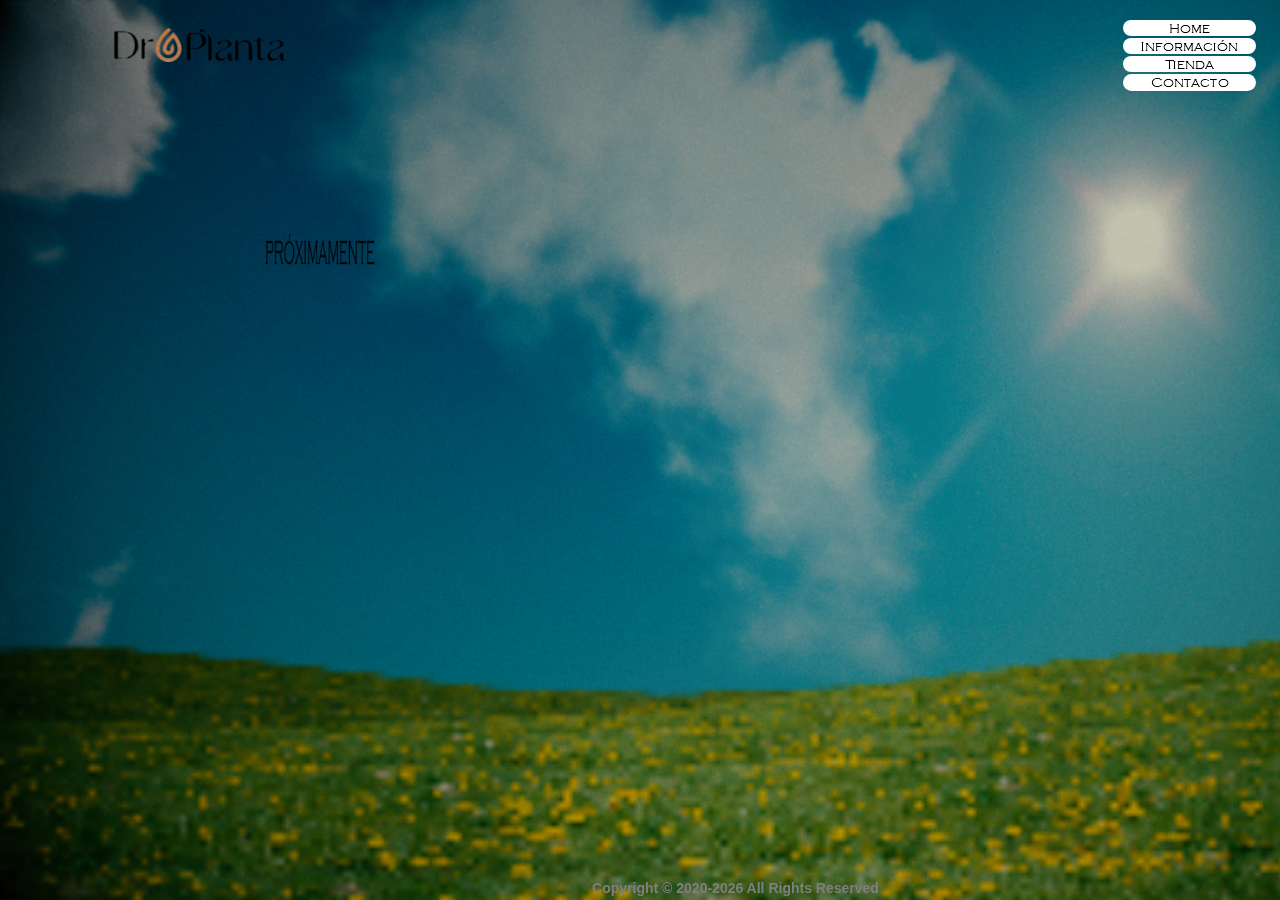
==== commit ee11a818: "1" ====
--- a/contacto.html
+++ b/contacto.html
@@ -19,28 +19,28 @@
   <!-- CSS -->
   <link rel="stylesheet" type="text/css" href="css/site_global.css?crc=444006867"/>
   <link rel="stylesheet" type="text/css" href="css/master_dr-planta.css?crc=4021622602"/>
-  <link rel="stylesheet" type="text/css" href="css/contacto.css?crc=4139423504" id="pagesheet"/>
+  <link rel="stylesheet" type="text/css" href="css/contacto.css?crc=4259887614" id="pagesheet"/>
   <!-- IE-only CSS -->
   <!--[if lt IE 9]>
   <link rel="stylesheet" type="text/css" href="css/nomq_preview_master_dr-planta.css?crc=3989605460"/>
-  <link rel="stylesheet" type="text/css" href="css/nomq_contacto.css?crc=352124137" id="nomq_pagesheet"/>
+  <link rel="stylesheet" type="text/css" href="css/nomq_contacto.css?crc=4055695469" id="nomq_pagesheet"/>
   <![endif]-->
   <!-- JS includes -->
   <!--[if lt IE 9]>
   <script src="scripts/html5shiv.js?crc=4241844378" type="text/javascript"></script>
   <![endif]-->
     <!--HTML Widget code-->
-  
+   
+
+  		
 	<!-- Open Graph data - Free Widget from Responsive-Muse.com -->
 <meta property="og:title" content="Dr Planta" />
 <meta property="og:type" content="article" />
 <meta property="og:url" content="http://eldrplanta.com" />
-<meta property="og:image" content="https://" />
+<meta property="og:image" content="https://github.com/eldrplanta/ledr/blob/master/images/SITEFB.jpg" />
 <meta property="og:description" content="Sabiduría verde" />
 <meta property="og:site_name" content="Dr Planta" />
-		 
-
-  		
+		
 <style>
 
 </style>
@@ -81,12 +81,9 @@
   
   <div class="breakpoint active" id="bp_infinity" data-min-width="769"><!-- responsive breakpoint node -->
    <div class="clearfix borderbox" id="page"><!-- group -->
-    <div class="clearfix grpelem" id="pu2467"><!-- column -->
-     <div class="size_fixed colelem shared_content" id="u2467" data-sizePolicy="fixed" data-pintopage="page_fluidx" data-content-guid="u2467_content"><!-- custom html -->
-     </div>
-     <div class="clearfix colelem" id="pu1532"><!-- group -->
-      <div class="size_fixed grpelem shared_content" id="u1532" data-sizePolicy="fixed" data-pintopage="page_fixedLeft" data-content-guid="u1532_content"><!-- custom html -->
-       
+    <div class="clearfix grpelem" id="pu1532"><!-- group -->
+     <div class="size_fixed grpelem shared_content" id="u1532" data-sizePolicy="fixed" data-pintopage="page_fixedLeft" data-content-guid="u1532_content"><!-- custom html -->
+      
 				<style media="screen" type="text/css">
 				
 				#video_background {
@@ -110,9 +107,8 @@
 				<source src="assets/video.ogv" type="video/ogg ogv">
 				</video>
 				
-      </div>
-      <img class="grpelem temp_no_img_src shared_content" id="u2696-4" alt="PRÓXIMAMENTE" width="960" height="137" data-orig-src="images/u2696-4.png?crc=3914887086" src="images/blank.gif?crc=4208392903" data-content-guid="u2696-4_content"/><!-- rasterized frame -->
-     </div>
+     </div>
+     <img class="grpelem temp_no_img_src" id="u2696-4" alt="PRÓXIMAMENTE" width="340" height="137" data-orig-src="images/u2696-4.png?crc=39878180" src="images/blank.gif?crc=4208392903"/><!-- rasterized frame -->
     </div>
     <div class="clearfix grpelem" id="pu105"><!-- group -->
      <div id="u105-wrapper">
@@ -126,21 +122,23 @@
       </div>
      </div>
      <div class="Button transition shared_content" id="buttonu116" data-content-guid="buttonu116_content"><!-- container box --></div>
-     <nav class="MenuBar clearfix" id="menuu168"><!-- vertical box -->
-      <div class="MenuItemContainer clearfix colelem" id="u176"><!-- horizontal box -->
-       <a class="nonblock nontext MenuItem MenuItemWithSubMenu borderbox clearfix grpelem" id="u177" href="index.html"><!-- horizontal box --><div class="MenuItemLabel grpelem" id="u178-4"><!-- rasterized frame --><div id="u178-4_clip"><img class="temp_no_img_src" alt="Home" data-orig-src="images/u178-4.png?crc=4063684206" data-image-width="133" src="images/blank.gif?crc=4208392903"/></div></div></a>
-      </div>
-      <div class="MenuItemContainer clearfix colelem" id="u258"><!-- horizontal box -->
-       <a class="nonblock nontext MenuItem MenuItemWithSubMenu borderbox clearfix grpelem" id="u259" href="informaci%c3%b3n.html"><!-- horizontal box --><div class="MenuItemLabel grpelem" id="u260-4"><!-- rasterized frame --><div id="u260-4_clip"><img class="temp_no_img_src" alt="Información" data-orig-src="images/u260-4.png?crc=4137234138" data-image-width="133" src="images/blank.gif?crc=4208392903"/></div></div></a>
-      </div>
-      <div class="MenuItemContainer clearfix colelem" id="u225"><!-- horizontal box -->
-       <a class="nonblock nontext MenuItem MenuItemWithSubMenu borderbox clearfix grpelem" id="u226" href="tienda.html"><!-- horizontal box --><div class="MenuItemLabel grpelem" id="u228-4"><!-- rasterized frame --><div id="u228-4_clip"><img class="temp_no_img_src" alt="Tienda" data-orig-src="images/u228-4.png?crc=4264497375" data-image-width="133" src="images/blank.gif?crc=4208392903"/></div></div></a>
-      </div>
-      <div class="MenuItemContainer clearfix colelem" id="u291"><!-- horizontal box -->
-       <a class="nonblock nontext MenuItem MenuItemWithSubMenu MuseMenuActive borderbox clearfix grpelem" id="u292" href="contacto.html"><!-- horizontal box --><div class="MenuItemLabel grpelem" id="u294-4"><!-- rasterized frame --><div id="u294-4_clip"><img class="temp_no_img_src" alt="Contacto" data-orig-src="images/u294-4.png?crc=70651494" data-image-width="133" src="images/blank.gif?crc=4208392903"/></div></div></a>
-      </div>
-     </nav>
-    </div>
+    </div>
+    <div class="size_fixed grpelem shared_content" id="u2467" data-sizePolicy="fixed" data-pintopage="page_fluidx" data-content-guid="u2467_content"><!-- custom html -->
+    </div>
+    <nav class="MenuBar clearfix" id="menuu168"><!-- vertical box -->
+     <div class="MenuItemContainer clearfix colelem" id="u176"><!-- horizontal box -->
+      <a class="nonblock nontext MenuItem MenuItemWithSubMenu borderbox clearfix grpelem" id="u177" href="index.html"><!-- horizontal box --><div class="MenuItemLabel grpelem" id="u178-4"><!-- rasterized frame --><div id="u178-4_clip"><img class="temp_no_img_src" alt="Home" data-orig-src="images/u178-4.png?crc=4063684206" data-image-width="133" src="images/blank.gif?crc=4208392903"/></div></div></a>
+     </div>
+     <div class="MenuItemContainer clearfix colelem" id="u258"><!-- horizontal box -->
+      <a class="nonblock nontext MenuItem MenuItemWithSubMenu borderbox clearfix grpelem" id="u259" href="informaci%c3%b3n.html"><!-- horizontal box --><div class="MenuItemLabel grpelem" id="u260-4"><!-- rasterized frame --><div id="u260-4_clip"><img class="temp_no_img_src" alt="Información" data-orig-src="images/u260-4.png?crc=4137234138" data-image-width="133" src="images/blank.gif?crc=4208392903"/></div></div></a>
+     </div>
+     <div class="MenuItemContainer clearfix colelem" id="u225"><!-- horizontal box -->
+      <a class="nonblock nontext MenuItem MenuItemWithSubMenu borderbox clearfix grpelem" id="u226" href="tienda.html"><!-- horizontal box --><div class="MenuItemLabel grpelem" id="u228-4"><!-- rasterized frame --><div id="u228-4_clip"><img class="temp_no_img_src" alt="Tienda" data-orig-src="images/u228-4.png?crc=4264497375" data-image-width="133" src="images/blank.gif?crc=4208392903"/></div></div></a>
+     </div>
+     <div class="MenuItemContainer clearfix colelem" id="u291"><!-- horizontal box -->
+      <a class="nonblock nontext MenuItem MenuItemWithSubMenu MuseMenuActive borderbox clearfix grpelem" id="u292" href="contacto.html"><!-- horizontal box --><div class="MenuItemLabel grpelem" id="u294-4"><!-- rasterized frame --><div id="u294-4_clip"><img class="temp_no_img_src" alt="Contacto" data-orig-src="images/u294-4.png?crc=70651494" data-image-width="133" src="images/blank.gif?crc=4208392903"/></div></div></a>
+     </div>
+    </nav>
     <div class="size_fixed grpelem shared_content" id="u153" data-sizePolicy="fixed" data-pintopage="page_fluidx" data-content-guid="u153_content"><!-- custom html -->
      
 			
@@ -170,7 +168,7 @@
 
 
     </div>
-    <div class="verticalspacer shared_content" data-offset-top="0" data-content-above-spacer="498" data-content-below-spacer="500" data-sizePolicy="fixed" data-pintopage="page_fixedLeft" data-content-guid="page_3_content"></div>
+    <div class="verticalspacer" data-offset-top="0" data-content-above-spacer="498" data-content-below-spacer="500" data-sizePolicy="fixed" data-pintopage="page_fixedLeft"></div>
    </div>
   </div>
   <div class="breakpoint" id="bp_768" data-min-width="415" data-max-width="768"><!-- responsive breakpoint node -->
@@ -178,7 +176,7 @@
     <div class="clearfix grpelem temp_no_id" data-orig-id="pu1532"><!-- group -->
      <span class="size_fixed grpelem placeholder" data-placeholder-for="u1532_content"><!-- placeholder node --></span>
      <span class="size_fixed grpelem placeholder" data-placeholder-for="u2467_content"><!-- placeholder node --></span>
-     <span class="grpelem placeholder" data-placeholder-for="u2696-4_content"><!-- placeholder node --></span>
+     <img class="grpelem temp_no_id temp_no_img_src" alt="PRÓXIMAMENTE" width="960" height="137" data-orig-src="images/u2696-4.png?crc=39878180" data-orig-id="u2696-4" src="images/blank.gif?crc=4208392903"/><!-- rasterized frame -->
     </div>
     <div class="clearfix grpelem temp_no_id" data-orig-id="pu105"><!-- group -->
      <div class="temp_no_id shared_content" data-orig-id="u105-wrapper" data-content-guid="u105-wrapper_content">
@@ -208,7 +206,7 @@
      </nav>
     </div>
     <span class="size_fixed grpelem placeholder" data-placeholder-for="u153_content"><!-- placeholder node --></span>
-    <span class="verticalspacer placeholder" data-placeholder-for="page_3_content"><!-- placeholder node --></span>
+    <div class="verticalspacer" data-offset-top="0" data-content-above-spacer="498" data-content-below-spacer="500" data-sizePolicy="fixed" data-pintopage="page_fixedLeft"></div>
    </div>
   </div>
   <div class="breakpoint" id="bp_414" data-min-width="376" data-max-width="414"><!-- responsive breakpoint node -->
@@ -217,7 +215,7 @@
      <span class="size_fixed grpelem placeholder" data-placeholder-for="u1532_content"><!-- placeholder node --></span>
      <span class="size_fixed grpelem placeholder" data-placeholder-for="u153_content"><!-- placeholder node --></span>
      <span class="size_fixed grpelem placeholder" data-placeholder-for="u2467_content"><!-- placeholder node --></span>
-     <img class="grpelem temp_no_id temp_no_img_src" alt="PRÓXIMAMENTE" width="768" height="137" data-orig-src="images/u2696-4.png?crc=3914887086" data-orig-id="u2696-4" src="images/blank.gif?crc=4208392903"/><!-- rasterized frame -->
+     <img class="grpelem temp_no_id temp_no_img_src" alt="PRÓXIMAMENTE" width="768" height="137" data-orig-src="images/u2696-4.png?crc=39878180" data-orig-id="u2696-4" src="images/blank.gif?crc=4208392903"/><!-- rasterized frame -->
     </div>
     <div class="clearfix grpelem temp_no_id" data-orig-id="pu105"><!-- group -->
      <span class="placeholder" data-placeholder-for="u105-wrapper_content"><!-- placeholder node --></span>
@@ -246,7 +244,7 @@
      <span class="size_fixed grpelem placeholder" data-placeholder-for="u1532_content"><!-- placeholder node --></span>
      <span class="size_fixed grpelem placeholder" data-placeholder-for="u153_content"><!-- placeholder node --></span>
      <span class="size_fixed grpelem placeholder" data-placeholder-for="u2467_content"><!-- placeholder node --></span>
-     <img class="grpelem temp_no_id temp_no_img_src" alt="PRÓXIMAMENTE" width="414" height="137" data-orig-src="images/u2696-4.png?crc=3914887086" data-orig-id="u2696-4" src="images/blank.gif?crc=4208392903"/><!-- rasterized frame -->
+     <img class="grpelem temp_no_id temp_no_img_src" alt="PRÓXIMAMENTE" width="414" height="137" data-orig-src="images/u2696-4.png?crc=39878180" data-orig-id="u2696-4" src="images/blank.gif?crc=4208392903"/><!-- rasterized frame -->
     </div>
     <div class="clearfix grpelem temp_no_id" data-orig-id="pu105"><!-- group -->
      <span class="placeholder" data-placeholder-for="u105-wrapper_content"><!-- placeholder node --></span>
@@ -275,7 +273,7 @@
      <span class="size_fixed grpelem placeholder" data-placeholder-for="u1532_content"><!-- placeholder node --></span>
      <span class="size_fixed grpelem placeholder" data-placeholder-for="u153_content"><!-- placeholder node --></span>
      <span class="size_fixed grpelem placeholder" data-placeholder-for="u2467_content"><!-- placeholder node --></span>
-     <img class="grpelem temp_no_id temp_no_img_src" alt="PRÓXIMAMENTE" width="375" height="137" data-orig-src="images/u2696-4.png?crc=3914887086" data-orig-id="u2696-4" src="images/blank.gif?crc=4208392903"/><!-- rasterized frame -->
+     <img class="grpelem temp_no_id temp_no_img_src" alt="PRÓXIMAMENTE" width="375" height="42" data-orig-src="images/u2696-4.png?crc=39878180" data-orig-id="u2696-4" src="images/blank.gif?crc=4208392903"/><!-- rasterized frame -->
     </div>
     <div class="clearfix grpelem temp_no_id" data-orig-id="pu105"><!-- group -->
      <div class="browser_width" id="u105-bw">
--- a/css/contacto.css
+++ b/css/contacto.css
@@ -1 +1 @@
-.version.contacto{color:#0000F6;background-color:#BA9710;}#page{margin-left:auto;border-color:#000000;margin-right:auto;background-image:none;background-color:transparent;z-index:1;border-width:0px;width:100%;}#pu1532{z-index:2;}#u1532{margin-right:-10000px;position:relative;z-index:2;}#u153{margin-right:-10000px;position:relative;z-index:5;width:100px;min-height:104px;}#u2467{width:30px;position:relative;z-index:31;min-height:30px;}#u2696-4{z-index:32;margin-right:-10000px;position:relative;}#pu105{height:0px;z-index:3;margin-right:-10000px;}#buttonu116{position:fixed;z-index:4;}#buttonu116:hover,#buttonu116.ButtonSelected{min-height:0px;margin:0px;}#u177,#u259,#u226{position:relative;margin-right:-10000px;}#u177:hover,#u177:active,#u177.MuseMenuActive,#u259:hover,#u259:active,#u259.MuseMenuActive,#u226:hover,#u226:active,#u226.MuseMenuActive{margin:0px -10000px 0px 0%;}#u176,#u258,#u225,#u291{width:100%;position:relative;}#u292{position:relative;margin-right:-10000px;min-height:17px;}#u292:hover,#u292:active,#u292.MuseMenuActive{min-height:17px;margin:0px -10000px 0px 0%;}#u178-4,#u260-4,#u228-4,#u294-4{position:relative;margin-right:-10000px;width:100%;}#u178-4_clip,#u260-4_clip,#u228-4_clip,#u294-4_clip{width:100%;height:17px;}.html{background-color:#025A5A;}body{position:relative;}@media (min-width: 769px), print{#muse_css_mq{background-color:#FFFFFF;}#bp_infinity.active{display:block;}#page{min-height:498px;padding-bottom:2px;max-width:960px;}#pu2467{z-index:31;margin-right:-10000px;margin-top:86px;width:100%;}#u2467{left:0%;margin-left:60.53%;}#pu1532{width:0.01px;margin-top:-7px;left:0px;margin-left:-10px;}#u1532{width:400px;min-height:300px;left:187px;}#u2696-4{margin-top:123px;}#pu105{padding-bottom:478px;margin-top:20px;width:86.05%;}#u105{height:18px;min-width:50px;position:relative;left:-50%;margin-left:312.5px;width:100%;max-width:625px;}#u105-wrapper{position:fixed;bottom:2px;z-index:3;left:50%;margin-left:-217px;width:65.11%;max-width:625px;}#buttonu116{height:34px;top:28px;left:111px;width:24.38%;max-width:234px;}#buttonu116:hover{height:34px;width:24.38%;max-width:234px;}#buttonu116.ButtonSelected{height:34px;width:24.38%;max-width:234px;}#menuu168{z-index:6;position:fixed;top:20px;right:23px;width:13.96%;max-width:134px;}#u177{min-height:16px;width:99.26%;}#u177:hover{min-height:16px;width:99.26%;}#u177:active{min-height:16px;width:99.26%;}#u177.MuseMenuActive,#u259{min-height:16px;width:99.26%;}#u259:hover{min-height:16px;width:99.26%;}#u259:active{min-height:16px;width:99.26%;}#u259.MuseMenuActive,#u226{min-height:16px;width:99.26%;}#u226:hover{min-height:16px;width:99.26%;}#u226:active{min-height:16px;width:99.26%;}#u226.MuseMenuActive{min-height:16px;width:99.26%;}#u178-4,#u260-4,#u228-4{margin-bottom:-1px;}#u258,#u225,#u291{margin-top:2px;}#u292{width:99.26%;}#u292:hover{width:99.26%;}#u292:active{width:99.26%;}#u292.MuseMenuActive{width:99.26%;}#u153{margin-top:342px;left:99.48%;}.css_verticalspacer .verticalspacer{height:calc(100vh - 998px);}}@media (min-width: 415px) and (max-width: 768px){#muse_css_mq{background-color:#000300;}#bp_768.active{display:block;}#page{min-height:498px;padding-bottom:2px;max-width:768px;}#pu1532{margin-right:-10000px;margin-top:129px;width:125%;}#u1532{width:400px;min-height:300px;left:184px;margin-left:-177px;}#u2467{margin-right:-10000px;margin-top:78px;left:58.44%;margin-left:-18.44%;}#u2696-4{margin-top:53px;left:0px;margin-left:-177px;}#pu105{padding-bottom:478px;margin-top:20px;width:98.05%;}#u105{height:18px;min-width:50px;position:relative;left:-50%;margin-left:371.01449275362324px;width:100%;max-width:742px;}#u105-wrapper{position:fixed;bottom:2px;z-index:3;left:50%;margin-left:-194px;width:96.62%;max-width:742px;}#buttonu116{height:34px;top:20px;left:188px;width:36.2%;max-width:278px;}#buttonu116:hover{height:34px;width:36.2%;max-width:278px;}#buttonu116.ButtonSelected{height:34px;width:36.2%;max-width:278px;}#menuu168{z-index:6;position:fixed;top:28px;right:-173px;width:31.91%;max-width:245px;}#u177{min-height:17px;width:99.6%;}#u177:hover{min-height:17px;width:99.6%;}#u177:active{min-height:17px;width:99.6%;}#u177.MuseMenuActive,#u259{min-height:17px;width:99.6%;}#u259:hover{min-height:17px;width:99.6%;}#u259:active{min-height:17px;width:99.6%;}#u225{margin-top:1px;}#u259.MuseMenuActive,#u226{min-height:17px;width:99.6%;}#u226:hover{min-height:17px;width:99.6%;}#u226:active{min-height:17px;width:99.6%;}#u226.MuseMenuActive{min-height:17px;width:99.6%;}#u258,#u291{margin-top:2px;}#u292{width:99.6%;}#u292:hover{width:99.6%;}#u292:active{width:99.6%;}#u292.MuseMenuActive{width:99.6%;}#u153{margin-top:342px;left:147.66%;}.css_verticalspacer .verticalspacer{height:calc(100vh - 998px);}body{overflow-x:hidden;}}@media (min-width: 376px) and (max-width: 414px){#muse_css_mq{background-color:#00019e;}#bp_414.active{display:block;}#page{min-height:500px;max-width:414px;}#pu1532{margin-right:-10000px;margin-top:114px;width:187.69%;}#u1532{width:400px;min-height:300px;left:0px;margin-left:-19px;}#u153{margin-top:228px;left:49.3%;margin-left:-2.45%;}#u2467{margin-right:-10000px;margin-top:93px;left:29.09%;margin-left:-2.45%;}#u2696-4{margin-top:118px;left:9px;margin-left:-19px;}#pu105{padding-bottom:494px;margin-bottom:-14px;margin-top:20px;width:82.86%;}#u105{height:34px;min-width:50px;position:relative;left:-50%;margin-left:119.232px;width:100%;max-width:238px;}#u105-wrapper{position:fixed;bottom:-14px;z-index:3;left:50%;margin-left:-100px;width:57.49%;max-width:238px;}#buttonu116{height:16px;top:24px;left:51px;width:21.5%;max-width:89px;}#buttonu116:hover{height:16px;width:21.5%;max-width:89px;}#buttonu116.ButtonSelected{height:16px;width:21.5%;max-width:89px;}#menuu168{z-index:6;position:fixed;top:20px;right:20px;width:28.51%;max-width:118px;}#u177{min-height:16px;width:99.16%;}#u177:hover{min-height:16px;width:99.16%;}#u177:active{min-height:16px;width:99.16%;}#u177.MuseMenuActive,#u259{min-height:16px;width:99.16%;}#u259:hover{min-height:16px;width:99.16%;}#u259:active{min-height:16px;width:99.16%;}#u259.MuseMenuActive,#u226{min-height:16px;width:99.16%;}#u226:hover{min-height:16px;width:99.16%;}#u226:active{min-height:16px;width:99.16%;}#u226.MuseMenuActive{min-height:16px;width:99.16%;}#u178-4,#u260-4,#u228-4{margin-bottom:-1px;}#u258,#u225,#u291{margin-top:2px;}#u292{width:99.16%;}#u292:hover{width:99.16%;}#u292:active{width:99.16%;}#u292.MuseMenuActive{width:99.16%;}.css_verticalspacer .verticalspacer{height:calc(100vh - 1014px);}body{overflow-x:hidden;}}@media (min-width: 341px) and (max-width: 375px){#muse_css_mq{background-color:#000177;}#bp_375.active{display:block;}#page{min-height:500px;max-width:375px;}#pu1532{margin-right:-10000px;width:119.74%;}#u1532{width:375px;min-height:600px;left:0px;margin-left:-20px;}#u153{margin-top:342px;left:77.73%;margin-left:-4.46%;}#u2467{margin-right:-10000px;margin-top:207px;left:46.33%;margin-left:-4.46%;}#u2696-4{margin-top:232px;left:10px;margin-left:-20px;}#pu105{padding-bottom:580px;margin-top:20px;width:108.27%;}#u105{height:20px;min-width:50px;position:relative;left:-50%;margin-left:202.94117647058826px;width:100%;max-width:406px;}#u105-wrapper{position:fixed;bottom:0px;z-index:3;left:50%;margin-left:-191px;width:108.27%;max-width:406px;}#buttonu116{height:15px;top:20px;left:55px;width:21.6%;max-width:81px;}#buttonu116:hover{height:15px;width:21.6%;max-width:81px;}#buttonu116.ButtonSelected{height:15px;width:21.6%;max-width:81px;}#menuu168{z-index:6;position:fixed;top:20px;right:20px;width:33.34%;max-width:125px;}#u177{min-height:16px;width:99.2%;}#u177:hover{min-height:16px;width:99.2%;}#u177:active{min-height:16px;width:99.2%;}#u177.MuseMenuActive,#u259{min-height:16px;width:99.2%;}#u259:hover{min-height:16px;width:99.2%;}#u259:active{min-height:16px;width:99.2%;}#u259.MuseMenuActive,#u226{min-height:16px;width:99.2%;}#u226:hover{min-height:16px;width:99.2%;}#u226:active{min-height:16px;width:99.2%;}#u226.MuseMenuActive{min-height:16px;width:99.2%;}#u178-4,#u260-4,#u228-4{margin-bottom:-1px;}#u258,#u225,#u291{margin-top:2px;}#u292{width:99.2%;}#u292:hover{width:99.2%;}#u292:active{width:99.2%;}#u292.MuseMenuActive{width:99.2%;}.css_verticalspacer .verticalspacer{height:calc(100vh - 1200px);}body{overflow-x:hidden;}}@media (max-width: 340px){#muse_css_mq{background-color:#000154;}#bp_340.active{display:block;}#page{min-height:500px;max-width:340px;}#pu1532{margin-right:-10000px;width:116.77%;}#u1532{width:340px;min-height:600px;left:0px;margin-left:-10px;}#u153{margin-top:342px;left:74.82%;margin-left:-2.52%;}#u2467{margin-right:-10000px;margin-top:207px;left:45.35%;margin-left:-2.52%;}#u2696-4{margin-top:232px;left:0px;margin-left:-10px;}#pu105{padding-bottom:580px;margin-top:17px;width:100%;}#u105{z-index:3;height:34px;position:fixed;bottom:3px;}#u105-bw{z-index:3;}#buttonu116{height:45px;top:17px;left:20px;width:42.95%;max-width:146px;}#buttonu116:hover{height:45px;width:42.95%;max-width:146px;}#buttonu116.ButtonSelected{height:45px;width:42.95%;max-width:146px;}#menuu168{padding-bottom:1.125px;position:relative;left:-50%;margin-left:75.96875px;width:100%;max-width:152px;}#u177{min-height:17px;padding-bottom:5px;width:99.35%;}#u177:hover{min-height:17px;width:99.35%;}#u177:active{min-height:17px;width:99.35%;}#u259{min-height:17px;padding-bottom:6px;width:99.35%;}#u177.MuseMenuActive,#u259:hover{min-height:17px;width:99.35%;}#u259:active{min-height:17px;width:99.35%;}#u226{min-height:17px;padding-bottom:6px;width:99.35%;}#u259.MuseMenuActive,#u226:hover{min-height:17px;width:99.35%;}#u226:active{min-height:17px;width:99.35%;}#u226.MuseMenuActive{min-height:17px;width:99.35%;}#u258,#u291{margin-top:1px;}#u292{padding-bottom:6px;width:99.35%;}#u292:hover{width:99.35%;}#u292:active{width:99.35%;}#u292.MuseMenuActive{width:99.35%;}#menuu168-wrapper{position:fixed;top:20px;z-index:6;left:50%;margin-left:23px;width:44.71%;max-width:152px;}.css_verticalspacer .verticalspacer{height:calc(100vh - 1200px);}body{overflow-x:hidden;min-width:320px;}}+.version.contacto{color:#0000FD;background-color:#E8B9FE;}#page{margin-left:auto;border-color:#000000;margin-right:auto;background-image:none;background-color:transparent;z-index:1;border-width:0px;width:100%;}#pu1532{z-index:2;margin-right:-10000px;}#u1532{margin-right:-10000px;position:relative;z-index:2;}#u153{width:100px;position:relative;z-index:5;margin-right:-10000px;min-height:104px;}#u2467{width:30px;position:relative;z-index:31;margin-right:-10000px;min-height:30px;}#u2696-4{z-index:32;margin-right:-10000px;position:relative;}#pu105{height:0px;z-index:3;margin-right:-10000px;}#buttonu116{position:fixed;z-index:4;}#buttonu116:hover,#buttonu116.ButtonSelected{min-height:0px;margin:0px;}#u177,#u259,#u226{position:relative;margin-right:-10000px;}#u177:hover,#u177:active,#u177.MuseMenuActive,#u259:hover,#u259:active,#u259.MuseMenuActive,#u226:hover,#u226:active,#u226.MuseMenuActive{margin:0px -10000px 0px 0%;}#u176,#u258,#u225,#u291{width:100%;position:relative;}#u292{position:relative;margin-right:-10000px;min-height:17px;}#u292:hover,#u292:active,#u292.MuseMenuActive{min-height:17px;margin:0px -10000px 0px 0%;}#u178-4,#u260-4,#u228-4,#u294-4{position:relative;margin-right:-10000px;width:100%;}#u178-4_clip,#u260-4_clip,#u228-4_clip,#u294-4_clip{width:100%;height:17px;}.html{background-color:#025A5A;}body{position:relative;}@media (min-width: 769px), print{#muse_css_mq{background-color:#FFFFFF;}#bp_infinity.active{display:block;}#page{min-height:498px;padding-bottom:2px;max-width:960px;}#pu1532{width:0.01px;margin-top:109px;margin-left:-10px;}#u1532{width:400px;min-height:300px;left:187px;}#u2696-4{margin-top:123px;}#pu105{padding-bottom:470px;margin-top:28px;width:81.05%;}#u105{height:18px;min-width:50px;position:relative;left:-50%;margin-left:312.5px;width:100%;max-width:625px;}#u105-wrapper{position:fixed;bottom:2px;z-index:3;left:50%;margin-left:-217px;width:65.11%;max-width:625px;}#buttonu116{height:34px;top:28px;left:111px;width:24.38%;max-width:234px;}#buttonu116:hover{height:34px;width:24.38%;max-width:234px;}#buttonu116.ButtonSelected{height:34px;width:24.38%;max-width:234px;}#u2467{margin-top:86px;left:60.53%;}#menuu168{z-index:6;position:fixed;top:20px;right:23px;width:13.96%;max-width:134px;}#u177{min-height:16px;width:99.26%;}#u177:hover{min-height:16px;width:99.26%;}#u177:active{min-height:16px;width:99.26%;}#u177.MuseMenuActive,#u259{min-height:16px;width:99.26%;}#u259:hover{min-height:16px;width:99.26%;}#u259:active{min-height:16px;width:99.26%;}#u259.MuseMenuActive,#u226{min-height:16px;width:99.26%;}#u226:hover{min-height:16px;width:99.26%;}#u226:active{min-height:16px;width:99.26%;}#u226.MuseMenuActive{min-height:16px;width:99.26%;}#u178-4,#u260-4,#u228-4{margin-bottom:-1px;}#u258,#u225,#u291{margin-top:2px;}#u292{width:99.26%;}#u292:hover{width:99.26%;}#u292:active{width:99.26%;}#u292.MuseMenuActive{width:99.26%;}#u153{margin-top:342px;left:99.48%;}.css_verticalspacer .verticalspacer{height:calc(100vh - 998px);}}@media (min-width: 415px) and (max-width: 768px){#muse_css_mq{background-color:#000300;}#bp_768.active{display:block;}#page{min-height:498px;padding-bottom:2px;max-width:768px;}#pu1532{margin-top:129px;width:125%;}#u1532{width:400px;min-height:300px;left:184px;margin-left:-177px;}#u2467{margin-top:78px;left:58.44%;margin-left:-18.44%;}#u2696-4{margin-top:53px;left:0px;margin-left:-177px;}#pu105{padding-bottom:478px;margin-top:20px;width:98.05%;}#u105{height:18px;min-width:50px;position:relative;left:-50%;margin-left:371.01449275362324px;width:100%;max-width:742px;}#u105-wrapper{position:fixed;bottom:2px;z-index:3;left:50%;margin-left:-194px;width:96.62%;max-width:742px;}#buttonu116{height:34px;top:20px;left:188px;width:36.2%;max-width:278px;}#buttonu116:hover{height:34px;width:36.2%;max-width:278px;}#buttonu116.ButtonSelected{height:34px;width:36.2%;max-width:278px;}#menuu168{z-index:6;position:fixed;top:28px;right:-173px;width:31.91%;max-width:245px;}#u177{min-height:17px;width:99.6%;}#u177:hover{min-height:17px;width:99.6%;}#u177:active{min-height:17px;width:99.6%;}#u177.MuseMenuActive,#u259{min-height:17px;width:99.6%;}#u259:hover{min-height:17px;width:99.6%;}#u259:active{min-height:17px;width:99.6%;}#u225{margin-top:1px;}#u259.MuseMenuActive,#u226{min-height:17px;width:99.6%;}#u226:hover{min-height:17px;width:99.6%;}#u226:active{min-height:17px;width:99.6%;}#u226.MuseMenuActive{min-height:17px;width:99.6%;}#u258,#u291{margin-top:2px;}#u292{width:99.6%;}#u292:hover{width:99.6%;}#u292:active{width:99.6%;}#u292.MuseMenuActive{width:99.6%;}#u153{margin-top:341px;left:107.69%;}.css_verticalspacer .verticalspacer{height:calc(100vh - 998px);}body{overflow-x:hidden;}}@media (min-width: 376px) and (max-width: 414px){#muse_css_mq{background-color:#00019e;}#bp_414.active{display:block;}#page{min-height:500px;max-width:414px;}#pu1532{margin-top:114px;width:187.69%;}#u1532{width:400px;min-height:300px;left:0px;margin-left:-19px;}#u153{margin-top:228px;left:49.3%;margin-left:-2.45%;}#u2467{margin-top:93px;left:29.09%;margin-left:-2.45%;}#u2696-4{margin-top:118px;left:9px;margin-left:-19px;}#pu105{padding-bottom:494px;margin-bottom:-14px;margin-top:20px;width:82.86%;}#u105{height:34px;min-width:50px;position:relative;left:-50%;margin-left:119.232px;width:100%;max-width:238px;}#u105-wrapper{position:fixed;bottom:-14px;z-index:3;left:50%;margin-left:-100px;width:57.49%;max-width:238px;}#buttonu116{height:16px;top:24px;left:51px;width:21.5%;max-width:89px;}#buttonu116:hover{height:16px;width:21.5%;max-width:89px;}#buttonu116.ButtonSelected{height:16px;width:21.5%;max-width:89px;}#menuu168{z-index:6;position:fixed;top:20px;right:20px;width:28.51%;max-width:118px;}#u177{min-height:16px;width:99.16%;}#u177:hover{min-height:16px;width:99.16%;}#u177:active{min-height:16px;width:99.16%;}#u177.MuseMenuActive,#u259{min-height:16px;width:99.16%;}#u259:hover{min-height:16px;width:99.16%;}#u259:active{min-height:16px;width:99.16%;}#u259.MuseMenuActive,#u226{min-height:16px;width:99.16%;}#u226:hover{min-height:16px;width:99.16%;}#u226:active{min-height:16px;width:99.16%;}#u226.MuseMenuActive{min-height:16px;width:99.16%;}#u178-4,#u260-4,#u228-4{margin-bottom:-1px;}#u258,#u225,#u291{margin-top:2px;}#u292{width:99.16%;}#u292:hover{width:99.16%;}#u292:active{width:99.16%;}#u292.MuseMenuActive{width:99.16%;}.css_verticalspacer .verticalspacer{height:calc(100vh - 1014px);}body{overflow-x:hidden;}}@media (min-width: 341px) and (max-width: 375px){#muse_css_mq{background-color:#000177;}#bp_375.active{display:block;}#page{min-height:500px;max-width:375px;}#pu1532{width:119.74%;}#u1532{width:375px;min-height:600px;left:0px;margin-left:-20px;}#u153{margin-top:342px;left:77.73%;margin-left:-4.46%;}#u2467{margin-top:207px;left:46.33%;margin-left:-4.46%;}#u2696-4{margin-top:232px;left:10px;margin-left:-20px;}#pu105{padding-bottom:580px;margin-top:20px;width:108.27%;}#u105{height:20px;min-width:50px;position:relative;left:-50%;margin-left:202.94117647058826px;width:100%;max-width:406px;}#u105-wrapper{position:fixed;bottom:0px;z-index:3;left:50%;margin-left:-191px;width:108.27%;max-width:406px;}#buttonu116{height:15px;top:20px;left:55px;width:21.6%;max-width:81px;}#buttonu116:hover{height:15px;width:21.6%;max-width:81px;}#buttonu116.ButtonSelected{height:15px;width:21.6%;max-width:81px;}#menuu168{z-index:6;position:fixed;top:20px;right:20px;width:33.34%;max-width:125px;}#u177{min-height:16px;width:99.2%;}#u177:hover{min-height:16px;width:99.2%;}#u177:active{min-height:16px;width:99.2%;}#u177.MuseMenuActive,#u259{min-height:16px;width:99.2%;}#u259:hover{min-height:16px;width:99.2%;}#u259:active{min-height:16px;width:99.2%;}#u259.MuseMenuActive,#u226{min-height:16px;width:99.2%;}#u226:hover{min-height:16px;width:99.2%;}#u226:active{min-height:16px;width:99.2%;}#u226.MuseMenuActive{min-height:16px;width:99.2%;}#u178-4,#u260-4,#u228-4{margin-bottom:-1px;}#u258,#u225,#u291{margin-top:2px;}#u292{width:99.2%;}#u292:hover{width:99.2%;}#u292:active{width:99.2%;}#u292.MuseMenuActive{width:99.2%;}.css_verticalspacer .verticalspacer{height:calc(100vh - 1200px);}body{overflow-x:hidden;}}@media (max-width: 340px){#muse_css_mq{background-color:#000154;}#bp_340.active{display:block;}#page{min-height:500px;max-width:340px;}#pu1532{width:116.77%;}#u1532{width:340px;min-height:600px;left:0px;margin-left:-10px;}#u153{margin-top:342px;left:74.82%;margin-left:-2.52%;}#u2467{margin-top:207px;left:45.35%;margin-left:-2.52%;}#u2696-4{margin-top:232px;left:0px;margin-left:-10px;}#pu105{padding-bottom:580px;margin-top:17px;width:100%;}#u105{z-index:3;height:34px;position:fixed;bottom:3px;}#u105-bw{z-index:3;}#buttonu116{height:45px;top:17px;left:20px;width:42.95%;max-width:146px;}#buttonu116:hover{height:45px;width:42.95%;max-width:146px;}#buttonu116.ButtonSelected{height:45px;width:42.95%;max-width:146px;}#menuu168{padding-bottom:1.125px;position:relative;left:-50%;margin-left:75.96875px;width:100%;max-width:152px;}#u177{min-height:17px;padding-bottom:5px;width:99.35%;}#u177:hover{min-height:17px;width:99.35%;}#u177:active{min-height:17px;width:99.35%;}#u259{min-height:17px;padding-bottom:6px;width:99.35%;}#u177.MuseMenuActive,#u259:hover{min-height:17px;width:99.35%;}#u259:active{min-height:17px;width:99.35%;}#u226{min-height:17px;padding-bottom:6px;width:99.35%;}#u259.MuseMenuActive,#u226:hover{min-height:17px;width:99.35%;}#u226:active{min-height:17px;width:99.35%;}#u226.MuseMenuActive{min-height:17px;width:99.35%;}#u258,#u291{margin-top:1px;}#u292{padding-bottom:6px;width:99.35%;}#u292:hover{width:99.35%;}#u292:active{width:99.35%;}#u292.MuseMenuActive{width:99.35%;}#menuu168-wrapper{position:fixed;top:20px;z-index:6;left:50%;margin-left:23px;width:44.71%;max-width:152px;}.css_verticalspacer .verticalspacer{height:calc(100vh - 1200px);}body{overflow-x:hidden;min-width:320px;}}--- a/css/nomq_contacto.css
+++ b/css/nomq_contacto.css
@@ -1 +1 @@
-#muse_css_mq{background-color:#FFFFFF;}#bp_infinity.active{display:block;}#page{min-height:498px;padding-bottom:2px;max-width:960px;}#pu2467{z-index:31;margin-right:-10000px;margin-top:86px;width:100%;}#u2467{left:0%;margin-left:60.53%;}#pu1532{width:0.01px;margin-top:-7px;left:0px;margin-left:-10px;}#u1532{width:400px;min-height:300px;left:187px;}#u2696-4{margin-top:123px;}#pu105{padding-bottom:478px;margin-top:20px;width:86.05%;}#u105{height:18px;min-width:50px;position:relative;left:-50%;margin-left:312.5px;width:100%;max-width:625px;}#u105-wrapper{position:fixed;bottom:2px;z-index:3;left:50%;margin-left:-217px;width:65.11%;max-width:625px;}#buttonu116{height:34px;top:28px;left:111px;width:24.38%;max-width:234px;}#buttonu116:hover{height:34px;width:24.38%;max-width:234px;}#buttonu116.ButtonSelected{height:34px;width:24.38%;max-width:234px;}#menuu168{z-index:6;position:fixed;top:20px;right:23px;width:13.96%;max-width:134px;}#u177{min-height:16px;width:99.26%;}#u177:hover{min-height:16px;width:99.26%;}#u177:active{min-height:16px;width:99.26%;}#u177.MuseMenuActive,#u259{min-height:16px;width:99.26%;}#u259:hover{min-height:16px;width:99.26%;}#u259:active{min-height:16px;width:99.26%;}#u259.MuseMenuActive,#u226{min-height:16px;width:99.26%;}#u226:hover{min-height:16px;width:99.26%;}#u226:active{min-height:16px;width:99.26%;}#u226.MuseMenuActive{min-height:16px;width:99.26%;}#u178-4,#u260-4,#u228-4{margin-bottom:-1px;}#u258,#u225,#u291{margin-top:2px;}#u292{width:99.26%;}#u292:hover{width:99.26%;}#u292:active{width:99.26%;}#u292.MuseMenuActive{width:99.26%;}#u153{margin-top:342px;left:99.48%;}.css_verticalspacer .verticalspacer{height:calc(100vh - 998px);}+#muse_css_mq{background-color:#FFFFFF;}#bp_infinity.active{display:block;}#page{min-height:498px;padding-bottom:2px;max-width:960px;}#pu1532{width:0.01px;margin-top:109px;margin-left:-10px;}#u1532{width:400px;min-height:300px;left:187px;}#u2696-4{margin-top:123px;}#pu105{padding-bottom:470px;margin-top:28px;width:81.05%;}#u105{height:18px;min-width:50px;position:relative;left:-50%;margin-left:312.5px;width:100%;max-width:625px;}#u105-wrapper{position:fixed;bottom:2px;z-index:3;left:50%;margin-left:-217px;width:65.11%;max-width:625px;}#buttonu116{height:34px;top:28px;left:111px;width:24.38%;max-width:234px;}#buttonu116:hover{height:34px;width:24.38%;max-width:234px;}#buttonu116.ButtonSelected{height:34px;width:24.38%;max-width:234px;}#u2467{margin-top:86px;left:60.53%;}#menuu168{z-index:6;position:fixed;top:20px;right:23px;width:13.96%;max-width:134px;}#u177{min-height:16px;width:99.26%;}#u177:hover{min-height:16px;width:99.26%;}#u177:active{min-height:16px;width:99.26%;}#u177.MuseMenuActive,#u259{min-height:16px;width:99.26%;}#u259:hover{min-height:16px;width:99.26%;}#u259:active{min-height:16px;width:99.26%;}#u259.MuseMenuActive,#u226{min-height:16px;width:99.26%;}#u226:hover{min-height:16px;width:99.26%;}#u226:active{min-height:16px;width:99.26%;}#u226.MuseMenuActive{min-height:16px;width:99.26%;}#u178-4,#u260-4,#u228-4{margin-bottom:-1px;}#u258,#u225,#u291{margin-top:2px;}#u292{width:99.26%;}#u292:hover{width:99.26%;}#u292:active{width:99.26%;}#u292.MuseMenuActive{width:99.26%;}#u153{margin-top:342px;left:99.48%;}.css_verticalspacer .verticalspacer{height:calc(100vh - 998px);}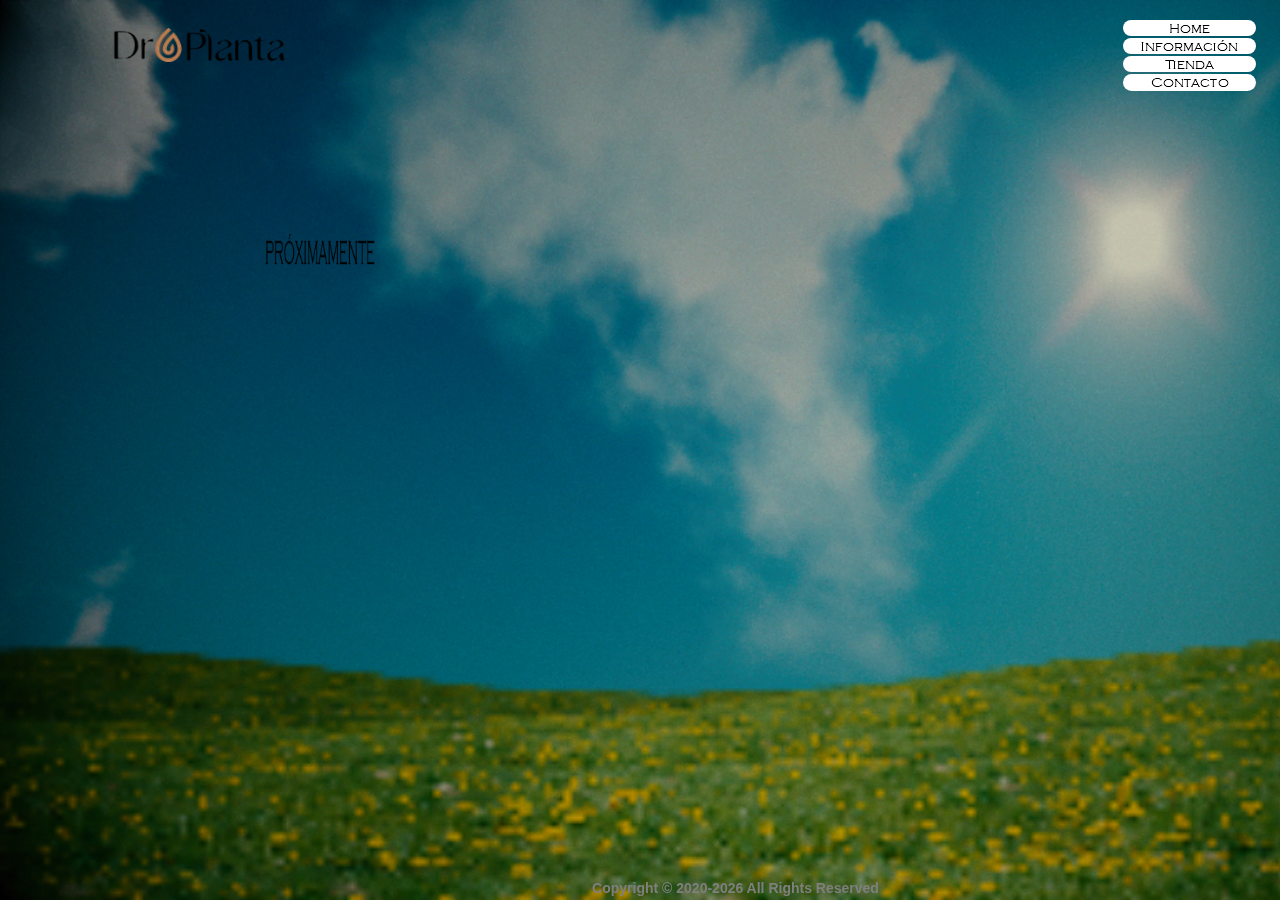
==== commit e6fcb32e: "1" ====
--- a/contacto.html
+++ b/contacto.html
@@ -19,11 +19,11 @@
   <!-- CSS -->
   <link rel="stylesheet" type="text/css" href="css/site_global.css?crc=444006867"/>
   <link rel="stylesheet" type="text/css" href="css/master_dr-planta.css?crc=4021622602"/>
-  <link rel="stylesheet" type="text/css" href="css/contacto.css?crc=4259887614" id="pagesheet"/>
+  <link rel="stylesheet" type="text/css" href="css/contacto.css?crc=4191873250" id="pagesheet"/>
   <!-- IE-only CSS -->
   <!--[if lt IE 9]>
   <link rel="stylesheet" type="text/css" href="css/nomq_preview_master_dr-planta.css?crc=3989605460"/>
-  <link rel="stylesheet" type="text/css" href="css/nomq_contacto.css?crc=4055695469" id="nomq_pagesheet"/>
+  <link rel="stylesheet" type="text/css" href="css/nomq_contacto.css?crc=387216236" id="nomq_pagesheet"/>
   <![endif]-->
   <!-- JS includes -->
   <!--[if lt IE 9]>
@@ -37,7 +37,7 @@
 <meta property="og:title" content="Dr Planta" />
 <meta property="og:type" content="article" />
 <meta property="og:url" content="http://eldrplanta.com" />
-<meta property="og:image" content="https://github.com/eldrplanta/ledr/blob/master/images/SITEFB.jpg" />
+<meta property="og:image" content="https://raw.githubusercontent.com/eldrplanta/ledr/master/images/SITEFB.jpg" />
 <meta property="og:description" content="Sabiduría verde" />
 <meta property="og:site_name" content="Dr Planta" />
 		
--- a/css/contacto.css
+++ b/css/contacto.css
@@ -1 +1 @@
-.version.contacto{color:#0000FD;background-color:#E8B9FE;}#page{margin-left:auto;border-color:#000000;margin-right:auto;background-image:none;background-color:transparent;z-index:1;border-width:0px;width:100%;}#pu1532{z-index:2;margin-right:-10000px;}#u1532{margin-right:-10000px;position:relative;z-index:2;}#u153{width:100px;position:relative;z-index:5;margin-right:-10000px;min-height:104px;}#u2467{width:30px;position:relative;z-index:31;margin-right:-10000px;min-height:30px;}#u2696-4{z-index:32;margin-right:-10000px;position:relative;}#pu105{height:0px;z-index:3;margin-right:-10000px;}#buttonu116{position:fixed;z-index:4;}#buttonu116:hover,#buttonu116.ButtonSelected{min-height:0px;margin:0px;}#u177,#u259,#u226{position:relative;margin-right:-10000px;}#u177:hover,#u177:active,#u177.MuseMenuActive,#u259:hover,#u259:active,#u259.MuseMenuActive,#u226:hover,#u226:active,#u226.MuseMenuActive{margin:0px -10000px 0px 0%;}#u176,#u258,#u225,#u291{width:100%;position:relative;}#u292{position:relative;margin-right:-10000px;min-height:17px;}#u292:hover,#u292:active,#u292.MuseMenuActive{min-height:17px;margin:0px -10000px 0px 0%;}#u178-4,#u260-4,#u228-4,#u294-4{position:relative;margin-right:-10000px;width:100%;}#u178-4_clip,#u260-4_clip,#u228-4_clip,#u294-4_clip{width:100%;height:17px;}.html{background-color:#025A5A;}body{position:relative;}@media (min-width: 769px), print{#muse_css_mq{background-color:#FFFFFF;}#bp_infinity.active{display:block;}#page{min-height:498px;padding-bottom:2px;max-width:960px;}#pu1532{width:0.01px;margin-top:109px;margin-left:-10px;}#u1532{width:400px;min-height:300px;left:187px;}#u2696-4{margin-top:123px;}#pu105{padding-bottom:470px;margin-top:28px;width:81.05%;}#u105{height:18px;min-width:50px;position:relative;left:-50%;margin-left:312.5px;width:100%;max-width:625px;}#u105-wrapper{position:fixed;bottom:2px;z-index:3;left:50%;margin-left:-217px;width:65.11%;max-width:625px;}#buttonu116{height:34px;top:28px;left:111px;width:24.38%;max-width:234px;}#buttonu116:hover{height:34px;width:24.38%;max-width:234px;}#buttonu116.ButtonSelected{height:34px;width:24.38%;max-width:234px;}#u2467{margin-top:86px;left:60.53%;}#menuu168{z-index:6;position:fixed;top:20px;right:23px;width:13.96%;max-width:134px;}#u177{min-height:16px;width:99.26%;}#u177:hover{min-height:16px;width:99.26%;}#u177:active{min-height:16px;width:99.26%;}#u177.MuseMenuActive,#u259{min-height:16px;width:99.26%;}#u259:hover{min-height:16px;width:99.26%;}#u259:active{min-height:16px;width:99.26%;}#u259.MuseMenuActive,#u226{min-height:16px;width:99.26%;}#u226:hover{min-height:16px;width:99.26%;}#u226:active{min-height:16px;width:99.26%;}#u226.MuseMenuActive{min-height:16px;width:99.26%;}#u178-4,#u260-4,#u228-4{margin-bottom:-1px;}#u258,#u225,#u291{margin-top:2px;}#u292{width:99.26%;}#u292:hover{width:99.26%;}#u292:active{width:99.26%;}#u292.MuseMenuActive{width:99.26%;}#u153{margin-top:342px;left:99.48%;}.css_verticalspacer .verticalspacer{height:calc(100vh - 998px);}}@media (min-width: 415px) and (max-width: 768px){#muse_css_mq{background-color:#000300;}#bp_768.active{display:block;}#page{min-height:498px;padding-bottom:2px;max-width:768px;}#pu1532{margin-top:129px;width:125%;}#u1532{width:400px;min-height:300px;left:184px;margin-left:-177px;}#u2467{margin-top:78px;left:58.44%;margin-left:-18.44%;}#u2696-4{margin-top:53px;left:0px;margin-left:-177px;}#pu105{padding-bottom:478px;margin-top:20px;width:98.05%;}#u105{height:18px;min-width:50px;position:relative;left:-50%;margin-left:371.01449275362324px;width:100%;max-width:742px;}#u105-wrapper{position:fixed;bottom:2px;z-index:3;left:50%;margin-left:-194px;width:96.62%;max-width:742px;}#buttonu116{height:34px;top:20px;left:188px;width:36.2%;max-width:278px;}#buttonu116:hover{height:34px;width:36.2%;max-width:278px;}#buttonu116.ButtonSelected{height:34px;width:36.2%;max-width:278px;}#menuu168{z-index:6;position:fixed;top:28px;right:-173px;width:31.91%;max-width:245px;}#u177{min-height:17px;width:99.6%;}#u177:hover{min-height:17px;width:99.6%;}#u177:active{min-height:17px;width:99.6%;}#u177.MuseMenuActive,#u259{min-height:17px;width:99.6%;}#u259:hover{min-height:17px;width:99.6%;}#u259:active{min-height:17px;width:99.6%;}#u225{margin-top:1px;}#u259.MuseMenuActive,#u226{min-height:17px;width:99.6%;}#u226:hover{min-height:17px;width:99.6%;}#u226:active{min-height:17px;width:99.6%;}#u226.MuseMenuActive{min-height:17px;width:99.6%;}#u258,#u291{margin-top:2px;}#u292{width:99.6%;}#u292:hover{width:99.6%;}#u292:active{width:99.6%;}#u292.MuseMenuActive{width:99.6%;}#u153{margin-top:341px;left:107.69%;}.css_verticalspacer .verticalspacer{height:calc(100vh - 998px);}body{overflow-x:hidden;}}@media (min-width: 376px) and (max-width: 414px){#muse_css_mq{background-color:#00019e;}#bp_414.active{display:block;}#page{min-height:500px;max-width:414px;}#pu1532{margin-top:114px;width:187.69%;}#u1532{width:400px;min-height:300px;left:0px;margin-left:-19px;}#u153{margin-top:228px;left:49.3%;margin-left:-2.45%;}#u2467{margin-top:93px;left:29.09%;margin-left:-2.45%;}#u2696-4{margin-top:118px;left:9px;margin-left:-19px;}#pu105{padding-bottom:494px;margin-bottom:-14px;margin-top:20px;width:82.86%;}#u105{height:34px;min-width:50px;position:relative;left:-50%;margin-left:119.232px;width:100%;max-width:238px;}#u105-wrapper{position:fixed;bottom:-14px;z-index:3;left:50%;margin-left:-100px;width:57.49%;max-width:238px;}#buttonu116{height:16px;top:24px;left:51px;width:21.5%;max-width:89px;}#buttonu116:hover{height:16px;width:21.5%;max-width:89px;}#buttonu116.ButtonSelected{height:16px;width:21.5%;max-width:89px;}#menuu168{z-index:6;position:fixed;top:20px;right:20px;width:28.51%;max-width:118px;}#u177{min-height:16px;width:99.16%;}#u177:hover{min-height:16px;width:99.16%;}#u177:active{min-height:16px;width:99.16%;}#u177.MuseMenuActive,#u259{min-height:16px;width:99.16%;}#u259:hover{min-height:16px;width:99.16%;}#u259:active{min-height:16px;width:99.16%;}#u259.MuseMenuActive,#u226{min-height:16px;width:99.16%;}#u226:hover{min-height:16px;width:99.16%;}#u226:active{min-height:16px;width:99.16%;}#u226.MuseMenuActive{min-height:16px;width:99.16%;}#u178-4,#u260-4,#u228-4{margin-bottom:-1px;}#u258,#u225,#u291{margin-top:2px;}#u292{width:99.16%;}#u292:hover{width:99.16%;}#u292:active{width:99.16%;}#u292.MuseMenuActive{width:99.16%;}.css_verticalspacer .verticalspacer{height:calc(100vh - 1014px);}body{overflow-x:hidden;}}@media (min-width: 341px) and (max-width: 375px){#muse_css_mq{background-color:#000177;}#bp_375.active{display:block;}#page{min-height:500px;max-width:375px;}#pu1532{width:119.74%;}#u1532{width:375px;min-height:600px;left:0px;margin-left:-20px;}#u153{margin-top:342px;left:77.73%;margin-left:-4.46%;}#u2467{margin-top:207px;left:46.33%;margin-left:-4.46%;}#u2696-4{margin-top:232px;left:10px;margin-left:-20px;}#pu105{padding-bottom:580px;margin-top:20px;width:108.27%;}#u105{height:20px;min-width:50px;position:relative;left:-50%;margin-left:202.94117647058826px;width:100%;max-width:406px;}#u105-wrapper{position:fixed;bottom:0px;z-index:3;left:50%;margin-left:-191px;width:108.27%;max-width:406px;}#buttonu116{height:15px;top:20px;left:55px;width:21.6%;max-width:81px;}#buttonu116:hover{height:15px;width:21.6%;max-width:81px;}#buttonu116.ButtonSelected{height:15px;width:21.6%;max-width:81px;}#menuu168{z-index:6;position:fixed;top:20px;right:20px;width:33.34%;max-width:125px;}#u177{min-height:16px;width:99.2%;}#u177:hover{min-height:16px;width:99.2%;}#u177:active{min-height:16px;width:99.2%;}#u177.MuseMenuActive,#u259{min-height:16px;width:99.2%;}#u259:hover{min-height:16px;width:99.2%;}#u259:active{min-height:16px;width:99.2%;}#u259.MuseMenuActive,#u226{min-height:16px;width:99.2%;}#u226:hover{min-height:16px;width:99.2%;}#u226:active{min-height:16px;width:99.2%;}#u226.MuseMenuActive{min-height:16px;width:99.2%;}#u178-4,#u260-4,#u228-4{margin-bottom:-1px;}#u258,#u225,#u291{margin-top:2px;}#u292{width:99.2%;}#u292:hover{width:99.2%;}#u292:active{width:99.2%;}#u292.MuseMenuActive{width:99.2%;}.css_verticalspacer .verticalspacer{height:calc(100vh - 1200px);}body{overflow-x:hidden;}}@media (max-width: 340px){#muse_css_mq{background-color:#000154;}#bp_340.active{display:block;}#page{min-height:500px;max-width:340px;}#pu1532{width:116.77%;}#u1532{width:340px;min-height:600px;left:0px;margin-left:-10px;}#u153{margin-top:342px;left:74.82%;margin-left:-2.52%;}#u2467{margin-top:207px;left:45.35%;margin-left:-2.52%;}#u2696-4{margin-top:232px;left:0px;margin-left:-10px;}#pu105{padding-bottom:580px;margin-top:17px;width:100%;}#u105{z-index:3;height:34px;position:fixed;bottom:3px;}#u105-bw{z-index:3;}#buttonu116{height:45px;top:17px;left:20px;width:42.95%;max-width:146px;}#buttonu116:hover{height:45px;width:42.95%;max-width:146px;}#buttonu116.ButtonSelected{height:45px;width:42.95%;max-width:146px;}#menuu168{padding-bottom:1.125px;position:relative;left:-50%;margin-left:75.96875px;width:100%;max-width:152px;}#u177{min-height:17px;padding-bottom:5px;width:99.35%;}#u177:hover{min-height:17px;width:99.35%;}#u177:active{min-height:17px;width:99.35%;}#u259{min-height:17px;padding-bottom:6px;width:99.35%;}#u177.MuseMenuActive,#u259:hover{min-height:17px;width:99.35%;}#u259:active{min-height:17px;width:99.35%;}#u226{min-height:17px;padding-bottom:6px;width:99.35%;}#u259.MuseMenuActive,#u226:hover{min-height:17px;width:99.35%;}#u226:active{min-height:17px;width:99.35%;}#u226.MuseMenuActive{min-height:17px;width:99.35%;}#u258,#u291{margin-top:1px;}#u292{padding-bottom:6px;width:99.35%;}#u292:hover{width:99.35%;}#u292:active{width:99.35%;}#u292.MuseMenuActive{width:99.35%;}#menuu168-wrapper{position:fixed;top:20px;z-index:6;left:50%;margin-left:23px;width:44.71%;max-width:152px;}.css_verticalspacer .verticalspacer{height:calc(100vh - 1200px);}body{overflow-x:hidden;min-width:320px;}}+.version.contacto{color:#0000F9;background-color:#DAE8E2;}#page{margin-left:auto;border-color:#000000;margin-right:auto;background-image:none;background-color:transparent;z-index:1;border-width:0px;width:100%;}#pu1532{z-index:2;margin-right:-10000px;}#u1532{margin-right:-10000px;position:relative;z-index:2;}#u153{width:100px;position:relative;z-index:5;margin-right:-10000px;min-height:104px;}#u2467{position:relative;z-index:31;margin-right:-10000px;}#u2696-4{z-index:32;margin-right:-10000px;position:relative;}#pu105{height:0px;z-index:3;margin-right:-10000px;}#buttonu116{position:fixed;z-index:4;}#buttonu116:hover,#buttonu116.ButtonSelected{min-height:0px;margin:0px;}#u177,#u259,#u226{position:relative;margin-right:-10000px;}#u177:hover,#u177:active,#u177.MuseMenuActive,#u259:hover,#u259:active,#u259.MuseMenuActive,#u226:hover,#u226:active,#u226.MuseMenuActive{margin:0px -10000px 0px 0%;}#u176,#u258,#u225,#u291{width:100%;position:relative;}#u292{position:relative;margin-right:-10000px;min-height:17px;}#u292:hover,#u292:active,#u292.MuseMenuActive{min-height:17px;margin:0px -10000px 0px 0%;}#u178-4,#u260-4,#u228-4,#u294-4{position:relative;margin-right:-10000px;width:100%;}#u178-4_clip,#u260-4_clip,#u228-4_clip,#u294-4_clip{width:100%;height:17px;}.html{background-color:#025A5A;}body{position:relative;}@media (min-width: 769px), print{#muse_css_mq{background-color:#FFFFFF;}#bp_infinity.active{display:block;}#page{min-height:498px;padding-bottom:2px;max-width:960px;}#pu1532{width:0.01px;margin-top:109px;margin-left:-10px;}#u1532{width:400px;min-height:300px;left:187px;}#u2696-4{margin-top:123px;}#pu105{padding-bottom:470px;margin-top:28px;width:81.05%;}#u105{height:18px;min-width:50px;position:relative;left:-50%;margin-left:312.5px;width:100%;max-width:625px;}#u105-wrapper{position:fixed;bottom:2px;z-index:3;left:50%;margin-left:-217px;width:65.11%;max-width:625px;}#buttonu116{height:34px;top:28px;left:111px;width:24.38%;max-width:234px;}#buttonu116:hover{height:34px;width:24.38%;max-width:234px;}#buttonu116.ButtonSelected{height:34px;width:24.38%;max-width:234px;}#u2467{width:30px;min-height:30px;margin-top:86px;left:60.53%;}#menuu168{z-index:6;position:fixed;top:20px;right:23px;width:13.96%;max-width:134px;}#u177{min-height:16px;width:99.26%;}#u177:hover{min-height:16px;width:99.26%;}#u177:active{min-height:16px;width:99.26%;}#u177.MuseMenuActive,#u259{min-height:16px;width:99.26%;}#u259:hover{min-height:16px;width:99.26%;}#u259:active{min-height:16px;width:99.26%;}#u259.MuseMenuActive,#u226{min-height:16px;width:99.26%;}#u226:hover{min-height:16px;width:99.26%;}#u226:active{min-height:16px;width:99.26%;}#u226.MuseMenuActive{min-height:16px;width:99.26%;}#u178-4,#u260-4,#u228-4{margin-bottom:-1px;}#u258,#u225,#u291{margin-top:2px;}#u292{width:99.26%;}#u292:hover{width:99.26%;}#u292:active{width:99.26%;}#u292.MuseMenuActive{width:99.26%;}#u153{margin-top:342px;left:99.48%;}.css_verticalspacer .verticalspacer{height:calc(100vh - 998px);}}@media (min-width: 415px) and (max-width: 768px){#muse_css_mq{background-color:#000300;}#bp_768.active{display:block;}#page{min-height:498px;padding-bottom:2px;max-width:768px;}#pu1532{margin-top:129px;width:125%;}#u1532{width:400px;min-height:300px;left:184px;margin-left:-177px;}#u2467{width:30px;min-height:30px;margin-top:78px;left:58.44%;margin-left:-18.44%;}#u2696-4{margin-top:53px;left:0px;margin-left:-177px;}#pu105{padding-bottom:478px;margin-top:20px;width:98.05%;}#u105{height:18px;min-width:50px;position:relative;left:-50%;margin-left:371.01449275362324px;width:100%;max-width:742px;}#u105-wrapper{position:fixed;bottom:2px;z-index:3;left:50%;margin-left:-194px;width:96.62%;max-width:742px;}#buttonu116{height:34px;top:20px;left:188px;width:36.2%;max-width:278px;}#buttonu116:hover{height:34px;width:36.2%;max-width:278px;}#buttonu116.ButtonSelected{height:34px;width:36.2%;max-width:278px;}#menuu168{z-index:6;position:fixed;top:28px;right:-173px;width:31.91%;max-width:245px;}#u177{min-height:17px;width:99.6%;}#u177:hover{min-height:17px;width:99.6%;}#u177:active{min-height:17px;width:99.6%;}#u177.MuseMenuActive,#u259{min-height:17px;width:99.6%;}#u259:hover{min-height:17px;width:99.6%;}#u259:active{min-height:17px;width:99.6%;}#u225{margin-top:1px;}#u259.MuseMenuActive,#u226{min-height:17px;width:99.6%;}#u226:hover{min-height:17px;width:99.6%;}#u226:active{min-height:17px;width:99.6%;}#u226.MuseMenuActive{min-height:17px;width:99.6%;}#u258,#u291{margin-top:2px;}#u292{width:99.6%;}#u292:hover{width:99.6%;}#u292:active{width:99.6%;}#u292.MuseMenuActive{width:99.6%;}#u153{margin-top:341px;left:107.69%;}.css_verticalspacer .verticalspacer{height:calc(100vh - 998px);}body{overflow-x:hidden;}}@media (min-width: 376px) and (max-width: 414px){#muse_css_mq{background-color:#00019e;}#bp_414.active{display:block;}#page{min-height:500px;max-width:414px;}#pu1532{margin-top:114px;width:187.69%;}#u1532{width:400px;min-height:300px;left:0px;margin-left:-19px;}#u153{margin-top:228px;left:49.3%;margin-left:-2.45%;}#u2467{width:30px;min-height:30px;margin-top:93px;left:29.09%;margin-left:-2.45%;}#u2696-4{margin-top:118px;left:9px;margin-left:-19px;}#pu105{padding-bottom:494px;margin-bottom:-14px;margin-top:20px;width:82.86%;}#u105{height:34px;min-width:50px;position:relative;left:-50%;margin-left:119.232px;width:100%;max-width:238px;}#u105-wrapper{position:fixed;bottom:-14px;z-index:3;left:50%;margin-left:-100px;width:57.49%;max-width:238px;}#buttonu116{height:16px;top:24px;left:51px;width:21.5%;max-width:89px;}#buttonu116:hover{height:16px;width:21.5%;max-width:89px;}#buttonu116.ButtonSelected{height:16px;width:21.5%;max-width:89px;}#menuu168{z-index:6;position:fixed;top:20px;right:20px;width:28.51%;max-width:118px;}#u177{min-height:16px;width:99.16%;}#u177:hover{min-height:16px;width:99.16%;}#u177:active{min-height:16px;width:99.16%;}#u177.MuseMenuActive,#u259{min-height:16px;width:99.16%;}#u259:hover{min-height:16px;width:99.16%;}#u259:active{min-height:16px;width:99.16%;}#u259.MuseMenuActive,#u226{min-height:16px;width:99.16%;}#u226:hover{min-height:16px;width:99.16%;}#u226:active{min-height:16px;width:99.16%;}#u226.MuseMenuActive{min-height:16px;width:99.16%;}#u178-4,#u260-4,#u228-4{margin-bottom:-1px;}#u258,#u225,#u291{margin-top:2px;}#u292{width:99.16%;}#u292:hover{width:99.16%;}#u292:active{width:99.16%;}#u292.MuseMenuActive{width:99.16%;}.css_verticalspacer .verticalspacer{height:calc(100vh - 1014px);}body{overflow-x:hidden;}}@media (min-width: 341px) and (max-width: 375px){#muse_css_mq{background-color:#000177;}#bp_375.active{display:block;}#page{min-height:500px;max-width:375px;}#pu1532{width:119.74%;}#u1532{width:375px;min-height:600px;left:0px;margin-left:-20px;}#u153{margin-top:342px;left:77.73%;margin-left:-4.46%;}#u2467{width:30px;min-height:30px;margin-top:207px;left:46.33%;margin-left:-4.46%;}#u2696-4{margin-top:232px;left:10px;margin-left:-20px;}#pu105{padding-bottom:580px;margin-top:20px;width:108.27%;}#u105{height:20px;min-width:50px;position:relative;left:-50%;margin-left:202.94117647058826px;width:100%;max-width:406px;}#u105-wrapper{position:fixed;bottom:0px;z-index:3;left:50%;margin-left:-191px;width:108.27%;max-width:406px;}#buttonu116{height:15px;top:20px;left:55px;width:21.6%;max-width:81px;}#buttonu116:hover{height:15px;width:21.6%;max-width:81px;}#buttonu116.ButtonSelected{height:15px;width:21.6%;max-width:81px;}#menuu168{z-index:6;position:fixed;top:20px;right:20px;width:33.34%;max-width:125px;}#u177{min-height:16px;width:99.2%;}#u177:hover{min-height:16px;width:99.2%;}#u177:active{min-height:16px;width:99.2%;}#u177.MuseMenuActive,#u259{min-height:16px;width:99.2%;}#u259:hover{min-height:16px;width:99.2%;}#u259:active{min-height:16px;width:99.2%;}#u259.MuseMenuActive,#u226{min-height:16px;width:99.2%;}#u226:hover{min-height:16px;width:99.2%;}#u226:active{min-height:16px;width:99.2%;}#u226.MuseMenuActive{min-height:16px;width:99.2%;}#u178-4,#u260-4,#u228-4{margin-bottom:-1px;}#u258,#u225,#u291{margin-top:2px;}#u292{width:99.2%;}#u292:hover{width:99.2%;}#u292:active{width:99.2%;}#u292.MuseMenuActive{width:99.2%;}.css_verticalspacer .verticalspacer{height:calc(100vh - 1200px);}body{overflow-x:hidden;}}@media (max-width: 340px){#muse_css_mq{background-color:#000154;}#bp_340.active{display:block;}#page{min-height:500px;max-width:340px;}#pu1532{width:116.77%;}#u1532{width:340px;min-height:600px;left:0px;margin-left:-10px;}#u153{margin-top:342px;left:74.82%;margin-left:-2.52%;}#u2467{width:73px;min-height:56px;margin-top:154px;left:35.27%;margin-left:-2.52%;}#u2696-4{margin-top:232px;left:0px;margin-left:-10px;}#pu105{padding-bottom:580px;margin-top:17px;width:100%;}#u105{z-index:3;height:34px;position:fixed;bottom:3px;}#u105-bw{z-index:3;}#buttonu116{height:45px;top:17px;left:20px;width:42.95%;max-width:146px;}#buttonu116:hover{height:45px;width:42.95%;max-width:146px;}#buttonu116.ButtonSelected{height:45px;width:42.95%;max-width:146px;}#menuu168{padding-bottom:1.125px;position:relative;left:-50%;margin-left:75.96875px;width:100%;max-width:152px;}#u177{min-height:17px;padding-bottom:5px;width:99.35%;}#u177:hover{min-height:17px;width:99.35%;}#u177:active{min-height:17px;width:99.35%;}#u259{min-height:17px;padding-bottom:6px;width:99.35%;}#u177.MuseMenuActive,#u259:hover{min-height:17px;width:99.35%;}#u259:active{min-height:17px;width:99.35%;}#u226{min-height:17px;padding-bottom:6px;width:99.35%;}#u259.MuseMenuActive,#u226:hover{min-height:17px;width:99.35%;}#u226:active{min-height:17px;width:99.35%;}#u226.MuseMenuActive{min-height:17px;width:99.35%;}#u258,#u291{margin-top:1px;}#u292{padding-bottom:6px;width:99.35%;}#u292:hover{width:99.35%;}#u292:active{width:99.35%;}#u292.MuseMenuActive{width:99.35%;}#menuu168-wrapper{position:fixed;top:20px;z-index:6;left:50%;margin-left:23px;width:44.71%;max-width:152px;}.css_verticalspacer .verticalspacer{height:calc(100vh - 1200px);}body{overflow-x:hidden;min-width:320px;}}--- a/css/nomq_contacto.css
+++ b/css/nomq_contacto.css
@@ -1 +1 @@
-#muse_css_mq{background-color:#FFFFFF;}#bp_infinity.active{display:block;}#page{min-height:498px;padding-bottom:2px;max-width:960px;}#pu1532{width:0.01px;margin-top:109px;margin-left:-10px;}#u1532{width:400px;min-height:300px;left:187px;}#u2696-4{margin-top:123px;}#pu105{padding-bottom:470px;margin-top:28px;width:81.05%;}#u105{height:18px;min-width:50px;position:relative;left:-50%;margin-left:312.5px;width:100%;max-width:625px;}#u105-wrapper{position:fixed;bottom:2px;z-index:3;left:50%;margin-left:-217px;width:65.11%;max-width:625px;}#buttonu116{height:34px;top:28px;left:111px;width:24.38%;max-width:234px;}#buttonu116:hover{height:34px;width:24.38%;max-width:234px;}#buttonu116.ButtonSelected{height:34px;width:24.38%;max-width:234px;}#u2467{margin-top:86px;left:60.53%;}#menuu168{z-index:6;position:fixed;top:20px;right:23px;width:13.96%;max-width:134px;}#u177{min-height:16px;width:99.26%;}#u177:hover{min-height:16px;width:99.26%;}#u177:active{min-height:16px;width:99.26%;}#u177.MuseMenuActive,#u259{min-height:16px;width:99.26%;}#u259:hover{min-height:16px;width:99.26%;}#u259:active{min-height:16px;width:99.26%;}#u259.MuseMenuActive,#u226{min-height:16px;width:99.26%;}#u226:hover{min-height:16px;width:99.26%;}#u226:active{min-height:16px;width:99.26%;}#u226.MuseMenuActive{min-height:16px;width:99.26%;}#u178-4,#u260-4,#u228-4{margin-bottom:-1px;}#u258,#u225,#u291{margin-top:2px;}#u292{width:99.26%;}#u292:hover{width:99.26%;}#u292:active{width:99.26%;}#u292.MuseMenuActive{width:99.26%;}#u153{margin-top:342px;left:99.48%;}.css_verticalspacer .verticalspacer{height:calc(100vh - 998px);}+#muse_css_mq{background-color:#FFFFFF;}#bp_infinity.active{display:block;}#page{min-height:498px;padding-bottom:2px;max-width:960px;}#pu1532{width:0.01px;margin-top:109px;margin-left:-10px;}#u1532{width:400px;min-height:300px;left:187px;}#u2696-4{margin-top:123px;}#pu105{padding-bottom:470px;margin-top:28px;width:81.05%;}#u105{height:18px;min-width:50px;position:relative;left:-50%;margin-left:312.5px;width:100%;max-width:625px;}#u105-wrapper{position:fixed;bottom:2px;z-index:3;left:50%;margin-left:-217px;width:65.11%;max-width:625px;}#buttonu116{height:34px;top:28px;left:111px;width:24.38%;max-width:234px;}#buttonu116:hover{height:34px;width:24.38%;max-width:234px;}#buttonu116.ButtonSelected{height:34px;width:24.38%;max-width:234px;}#u2467{width:30px;min-height:30px;margin-top:86px;left:60.53%;}#menuu168{z-index:6;position:fixed;top:20px;right:23px;width:13.96%;max-width:134px;}#u177{min-height:16px;width:99.26%;}#u177:hover{min-height:16px;width:99.26%;}#u177:active{min-height:16px;width:99.26%;}#u177.MuseMenuActive,#u259{min-height:16px;width:99.26%;}#u259:hover{min-height:16px;width:99.26%;}#u259:active{min-height:16px;width:99.26%;}#u259.MuseMenuActive,#u226{min-height:16px;width:99.26%;}#u226:hover{min-height:16px;width:99.26%;}#u226:active{min-height:16px;width:99.26%;}#u226.MuseMenuActive{min-height:16px;width:99.26%;}#u178-4,#u260-4,#u228-4{margin-bottom:-1px;}#u258,#u225,#u291{margin-top:2px;}#u292{width:99.26%;}#u292:hover{width:99.26%;}#u292:active{width:99.26%;}#u292.MuseMenuActive{width:99.26%;}#u153{margin-top:342px;left:99.48%;}.css_verticalspacer .verticalspacer{height:calc(100vh - 998px);}